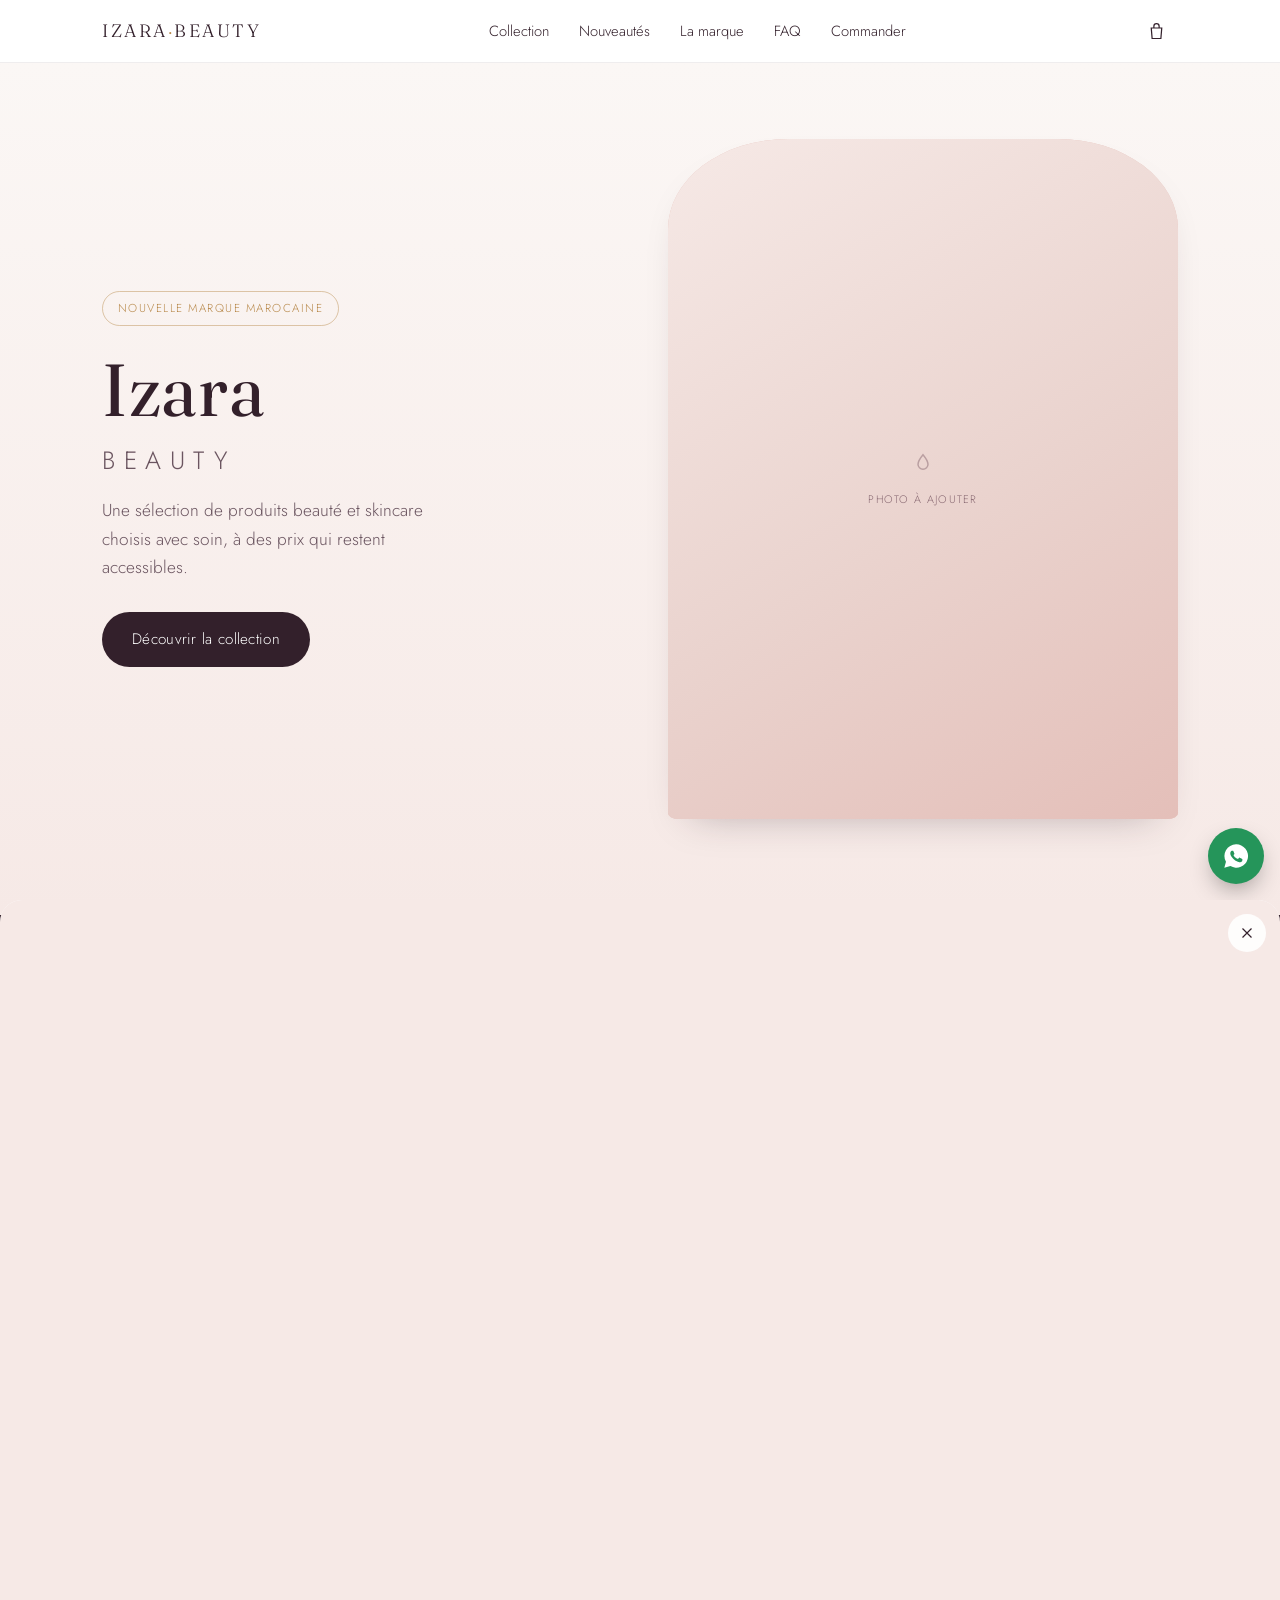
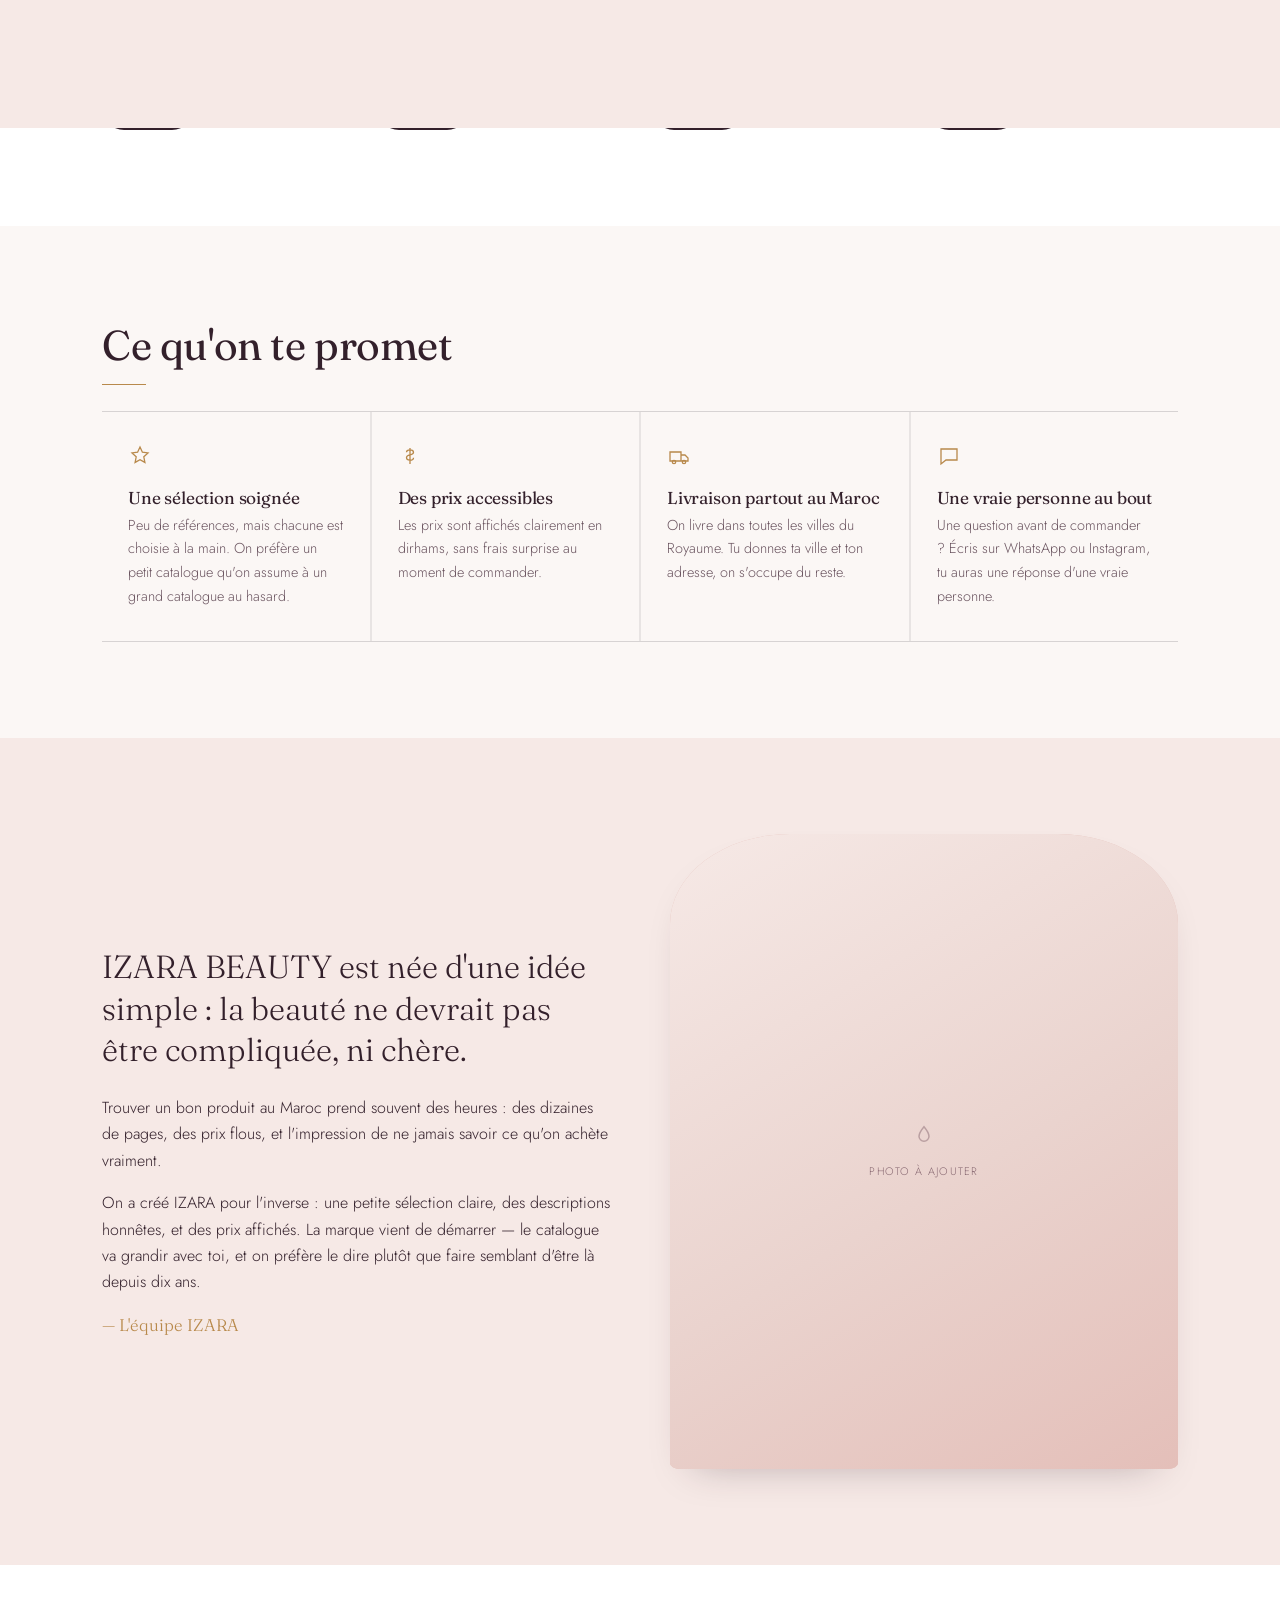
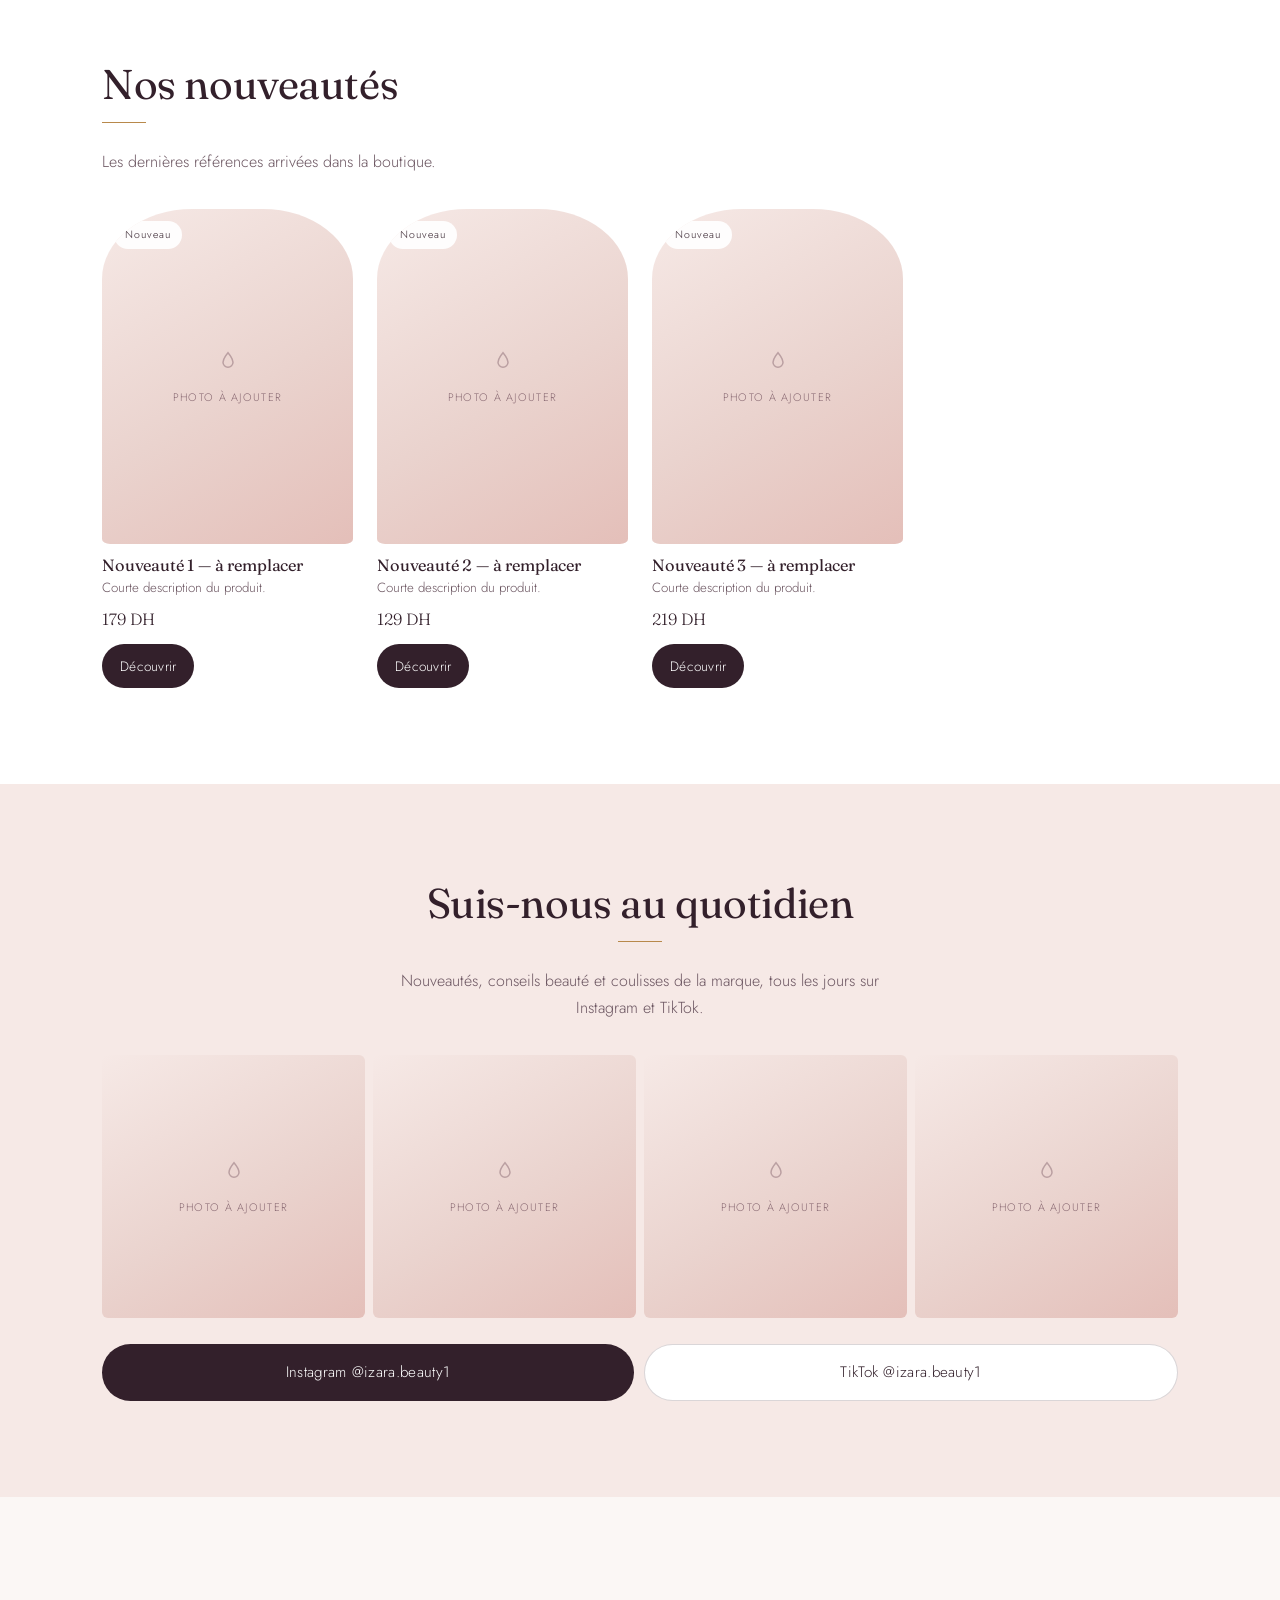
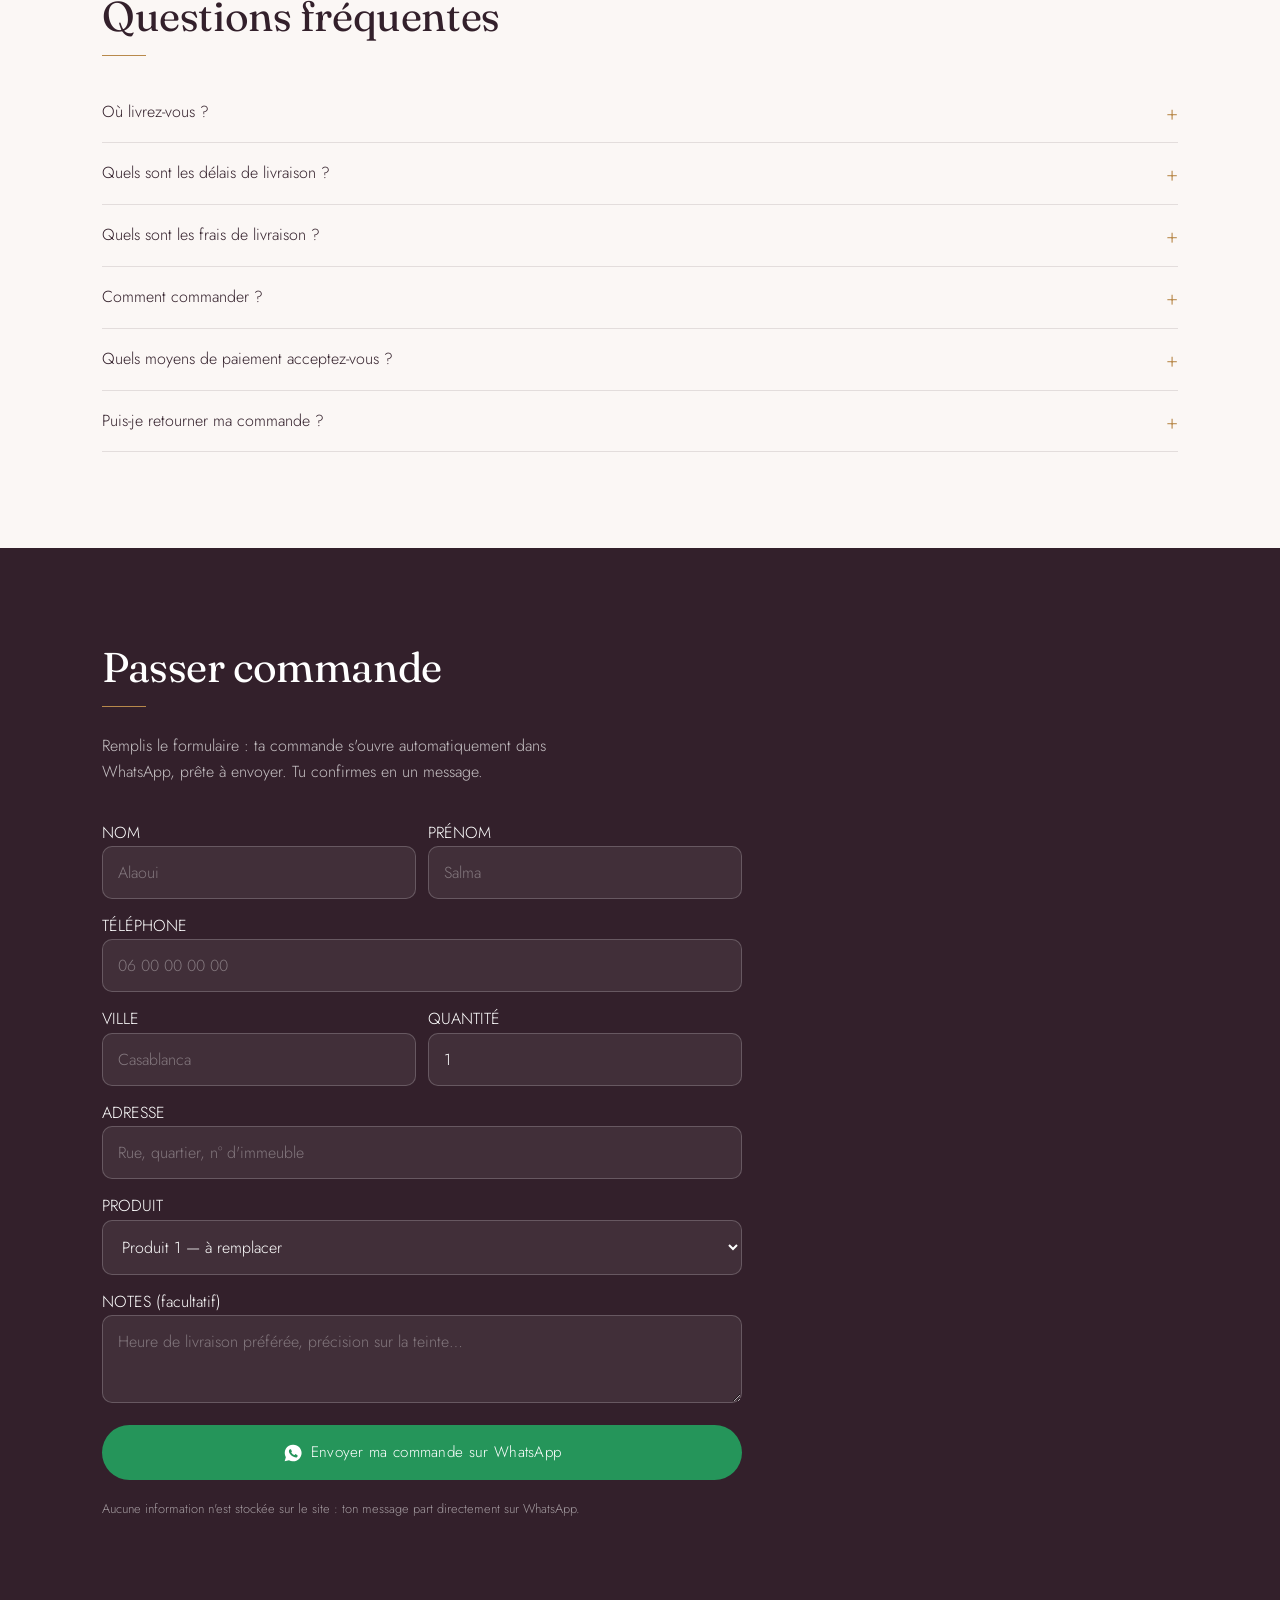
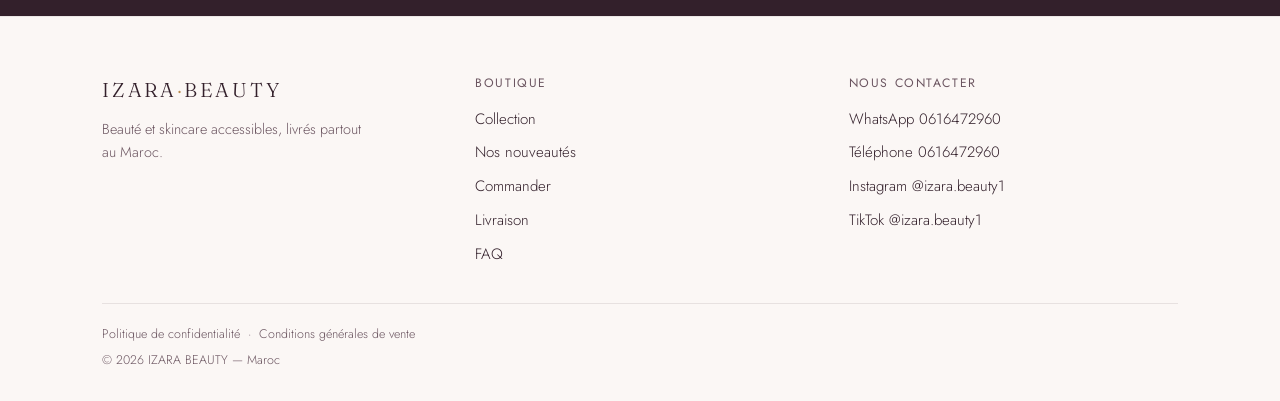
==== index.html @ dc2b1fa5 "Add files via upload" ====
<!DOCTYPE html>
<html lang="fr">
<head>
<meta charset="UTF-8">
<meta name="viewport" content="width=device-width, initial-scale=1">

<!-- ============================================================
     IZARA BEAUTY — Site vitrine + commande WhatsApp
     ------------------------------------------------------------
     TOUT LE SITE EST DANS CE SEUL FICHIER.
     Pour modifier le contenu, va dans la zone
     "RÉGLAGES" plus bas (cherche le mot RÉGLAGES).
     ============================================================ -->

<title>IZARA BEAUTY — Beauté accessible au Maroc</title>

<!-- 👉 À REMPLACER : le texte ci-dessous apparaît sur Google et quand tu partages le lien -->
<meta name="description" content="IZARA BEAUTY — une sélection de produits beauté et skincare choisis avec soin, à prix accessibles, livrés partout au Maroc.">
<meta property="og:title" content="IZARA BEAUTY">
<meta property="og:description" content="Beauté accessible, livrée partout au Maroc.">
<meta name="theme-color" content="#33202B">

<link rel="preconnect" href="https://fonts.googleapis.com">
<link rel="preconnect" href="https://fonts.gstatic.com" crossorigin>
<link href="https://fonts.googleapis.com/css2?family=Fraunces:opsz,wght@9..144,400;9..144,500;9..144,600&family=Jost:wght@300;400;500&display=swap" rel="stylesheet">

<style>
/* ===========================================================
   1. COULEURS ET POLICES
   =========================================================== */
:root{
  --encre:#33202B;        /* aubergine profond : textes et boutons */
  --encre-doux:#6B5560;   /* textes secondaires */
  --rose:#F6E9E6;         /* fond rosé des sections */
  --rose-fonce:#E4BFB9;   /* rose plus soutenu */
  --sable:#FBF7F5;        /* fond très clair */
  --or:#B8894B;           /* or chaud : petits détails */
  --blanc:#FFFFFF;
  --ombre:0 18px 40px -24px rgba(51,32,43,.35);
  --arche:120px 120px 10px 10px / 90px 90px 6px 6px; /* forme d'arche */
  --max:1120px;
}

*,*::before,*::after{box-sizing:border-box}
html{scroll-behavior:smooth;-webkit-text-size-adjust:100%}
body{
  margin:0;
  background:var(--blanc);
  color:var(--encre);
  font-family:'Jost',system-ui,-apple-system,sans-serif;
  font-weight:300;
  font-size:16px;
  line-height:1.65;
  overflow-x:hidden;
}
img{max-width:100%;display:block}
button{font:inherit;color:inherit;cursor:pointer;border:0;background:none}
a{color:inherit;text-decoration:none}

h1,h2,h3{
  font-family:'Fraunces',Georgia,serif;
  font-weight:400;
  line-height:1.14;
  letter-spacing:-.01em;
  margin:0;
}
h2{font-size:clamp(1.75rem,6.5vw,2.6rem)}
h3{font-size:1.15rem}
p{margin:0 0 1em}

.wrap{width:100%;max-width:var(--max);margin:0 auto;padding:0 22px}
section{padding:72px 0}
.centre{text-align:center}

/* Petit trait doré sous les titres de section */
.titre-section{margin-bottom:14px}
.trait{width:44px;height:1px;background:var(--or);margin:0 0 26px}
.centre .trait{margin-left:auto;margin-right:auto}
.intro{color:var(--encre-doux);max-width:56ch;margin-bottom:34px}
.centre .intro{margin-left:auto;margin-right:auto}

/* Boutons */
.btn{
  display:inline-flex;align-items:center;justify-content:center;gap:8px;
  padding:15px 30px;border-radius:999px;
  background:var(--encre);color:var(--blanc);
  font-size:.95rem;letter-spacing:.02em;
  transition:transform .18s ease,opacity .18s ease;
  min-height:48px;
}
.btn:active{transform:scale(.97)}
.btn-clair{background:var(--blanc);color:var(--encre);border:1px solid rgba(51,32,43,.18)}
.btn-vert{background:#25955A;color:#fff}
.btn-large{width:100%}
:focus-visible{outline:2px solid var(--or);outline-offset:3px;border-radius:6px}

/* ===========================================================
   2. EN-TÊTE
   =========================================================== */
header{
  position:sticky;top:0;z-index:60;
  background:rgba(255,255,255,.92);
  backdrop-filter:blur(12px);
  border-bottom:1px solid rgba(51,32,43,.08);
}
.barre{display:flex;align-items:center;justify-content:space-between;height:62px}
.logo{font-family:'Fraunces',serif;font-size:1.12rem;letter-spacing:.14em}
.logo span{color:var(--or)}
.actions{display:flex;align-items:center;gap:6px}
.icone{width:44px;height:44px;display:grid;place-items:center;position:relative}
.pastille{
  position:absolute;top:5px;right:4px;min-width:17px;height:17px;padding:0 4px;
  background:var(--or);color:#fff;border-radius:999px;
  font-size:.65rem;line-height:17px;text-align:center;display:none;
}
.pastille.on{display:block}
nav.menu{
  position:fixed;inset:62px 0 auto 0;background:var(--blanc);
  border-bottom:1px solid rgba(51,32,43,.08);
  padding:10px 22px 26px;display:none;z-index:59;
}
nav.menu.on{display:block}
nav.menu a{display:block;padding:13px 0;border-bottom:1px solid rgba(51,32,43,.07);font-size:1.05rem}
.liens-bureau{display:none}

/* ===========================================================
   3. HERO
   =========================================================== */
.hero{
  position:relative;padding:0 0 64px;
  background:linear-gradient(180deg,var(--sable) 0%,var(--rose) 100%);
  overflow:hidden;
}
.hero-inner{padding-top:52px}
.badge{
  display:inline-block;padding:7px 15px;border:1px solid rgba(184,137,75,.45);
  border-radius:999px;font-size:.72rem;letter-spacing:.13em;color:var(--or);
  margin-bottom:22px;
}
.hero h1{font-size:clamp(2.6rem,13vw,4.6rem);letter-spacing:.01em}
.hero h1 em{font-style:normal;display:block;font-size:.34em;letter-spacing:.34em;color:var(--encre-doux);margin-top:14px;font-family:'Jost',sans-serif;font-weight:300}
.hero p.tagline{font-size:1.08rem;color:var(--encre-doux);max-width:34ch;margin:22px 0 30px}
.hero-visuel{
  margin-top:44px;position:relative;
  border-radius:var(--arche);overflow:hidden;
  box-shadow:var(--ombre);
  aspect-ratio:4/5;background:var(--rose-fonce);
}
.hero-visuel img{width:100%;height:100%;object-fit:cover}

/* Bandeau défilant sous le hero */
.bandeau{background:var(--encre);color:#fff;padding:13px 0;overflow:hidden}
.bandeau-piste{display:flex;gap:44px;white-space:nowrap;font-size:.74rem;letter-spacing:.2em;opacity:.9}

/* ===========================================================
   4. PRODUITS
   =========================================================== */
.grille{display:grid;grid-template-columns:repeat(2,1fr);gap:16px 12px}
.carte{display:flex;flex-direction:column}
.carte-photo{
  position:relative;aspect-ratio:3/4;overflow:hidden;
  border-radius:90px 90px 8px 8px / 70px 70px 5px 5px;
  background:var(--rose);margin-bottom:12px;
}
.carte-photo img{width:100%;height:100%;object-fit:cover}
.etiquette{
  position:absolute;top:12px;left:12px;background:rgba(255,255,255,.94);
  padding:5px 11px;border-radius:999px;font-size:.66rem;letter-spacing:.09em;color:var(--encre);
}
.carte h3{font-size:1.02rem;margin-bottom:3px}
.carte .desc{font-size:.83rem;color:var(--encre-doux);line-height:1.5;margin:0 0 8px}
.prix{font-family:'Fraunces',serif;font-size:1.02rem;margin-bottom:11px;display:block}
.carte .btn{padding:11px 18px;font-size:.85rem;min-height:42px;align-self:flex-start}

/* Placeholder photo (tant qu'il n'y a pas d'image) */
.vide{
  width:100%;height:100%;display:grid;place-content:center;gap:10px;justify-items:center;
  background:linear-gradient(150deg,#F6E9E6 0%,#EAD3CE 55%,#E4BFB9 100%);
  color:#8A6A73;text-align:center;padding:16px;
}
.vide svg{opacity:.5}
.vide span{font-size:.68rem;letter-spacing:.12em;line-height:1.5}

/* ===========================================================
   5. POURQUOI NOUS
   =========================================================== */
.avantages{background:var(--sable)}
.liste-avantages{display:grid;gap:2px;background:rgba(51,32,43,.09);border-top:1px solid rgba(51,32,43,.09);border-bottom:1px solid rgba(51,32,43,.09)}
.avantage{background:var(--sable);padding:26px 4px}
.avantage h3{margin-bottom:6px;font-size:1.08rem}
.avantage p{font-size:.9rem;color:var(--encre-doux);margin:0;max-width:48ch}
.avantage .ic{color:var(--or);margin-bottom:12px;display:block}

/* ===========================================================
   6. HISTOIRE
   =========================================================== */
.histoire{background:var(--rose)}
.histoire .signature{font-family:'Fraunces',serif;font-size:1.05rem;color:var(--or)}
.citation{
  font-family:'Fraunces',serif;font-size:clamp(1.4rem,5.6vw,2rem);line-height:1.3;
  margin:0 0 24px;
}

/* ===========================================================
   7. RÉSEAUX SOCIAUX
   =========================================================== */
.grille-social{display:grid;grid-template-columns:repeat(2,1fr);gap:8px;margin-bottom:26px}
.tuile-social{aspect-ratio:1;border-radius:6px;overflow:hidden;background:var(--rose)}
.tuile-social img{width:100%;height:100%;object-fit:cover}
.boutons-social{display:flex;flex-direction:column;gap:10px}

/* ===========================================================
   8. FAQ
   =========================================================== */
.faq{background:var(--sable)}
.q{border-bottom:1px solid rgba(51,32,43,.12)}
.q button{
  width:100%;display:flex;justify-content:space-between;align-items:flex-start;gap:16px;
  padding:19px 0;text-align:left;font-size:1rem;line-height:1.4;
}
.q .plus{flex:0 0 auto;color:var(--or);font-size:1.3rem;line-height:1;transition:transform .25s ease;margin-top:2px}
.q[open-state="on"] .plus{transform:rotate(45deg)}
.r{max-height:0;overflow:hidden;transition:max-height .3s ease}
.r p{font-size:.92rem;color:var(--encre-doux);padding-bottom:19px;margin:0;max-width:60ch}
.a-definir{color:var(--or);font-size:.78rem;letter-spacing:.06em;display:inline-block;margin-top:6px}

/* ===========================================================
   9. FORMULAIRE DE COMMANDE
   =========================================================== */
.commande{background:var(--encre);color:#fff}
.commande h2,.commande .citation{color:#fff}
.commande .intro{color:rgba(255,255,255,.72)}
.commande .trait{background:var(--or)}
.form{display:grid;gap:14px}
.duo{display:grid;grid-template-columns:1fr 1fr;gap:12px}
.champ{display:block}
.champ label{display:block;font-size:.76rem;letter-spacing:.09em;color:rgba(255,255,255,.65);margin-bottom:7px}
.champ input,.champ select,.champ textarea{
  width:100%;padding:14px 15px;border-radius:10px;
  background:rgba(255,255,255,.07);border:1px solid rgba(255,255,255,.2);
  color:#fff;font-family:inherit;font-size:1rem;font-weight:300;
}
.champ textarea{min-height:88px;resize:vertical}
.champ input::placeholder,.champ textarea::placeholder{color:rgba(255,255,255,.35)}
.champ select option{background:#33202B;color:#fff}
.note-form{font-size:.8rem;color:rgba(255,255,255,.55);margin:4px 0 0}

/* ===========================================================
   10. PANIER (volet latéral)
   =========================================================== */
.voile{position:fixed;inset:0;background:rgba(51,32,43,.45);z-index:80;display:none}
.voile.on{display:block}
.panier{
  position:fixed;top:0;right:0;bottom:0;width:min(400px,100%);
  background:var(--blanc);z-index:81;transform:translateX(100%);
  transition:transform .3s ease;display:flex;flex-direction:column;
}
.panier.on{transform:translateX(0)}
.panier-haut{display:flex;justify-content:space-between;align-items:center;padding:18px 22px;border-bottom:1px solid rgba(51,32,43,.1)}
.panier-corps{flex:1;overflow-y:auto;padding:18px 22px}
.panier-bas{padding:18px 22px 24px;border-top:1px solid rgba(51,32,43,.1);display:grid;gap:10px}
.ligne{display:flex;gap:12px;align-items:center;padding:12px 0;border-bottom:1px solid rgba(51,32,43,.07)}
.ligne .mini{width:56px;height:70px;border-radius:26px 26px 4px 4px;overflow:hidden;flex:0 0 auto;background:var(--rose)}
.ligne .info{flex:1;min-width:0}
.ligne .info strong{display:block;font-weight:400;font-size:.95rem}
.ligne .info small{color:var(--encre-doux)}
.qte{display:flex;align-items:center;gap:6px;margin-top:6px}
.qte button{width:26px;height:26px;border:1px solid rgba(51,32,43,.2);border-radius:50%;line-height:1;display:grid;place-items:center}
.total{display:flex;justify-content:space-between;font-family:'Fraunces',serif;font-size:1.15rem}
.panier-vide{text-align:center;color:var(--encre-doux);padding:50px 10px;font-size:.95rem}

/* ===========================================================
   11. FICHE PRODUIT (fenêtre)
   =========================================================== */
.fiche{
  position:fixed;left:0;right:0;bottom:0;max-height:92vh;overflow-y:auto;
  background:var(--blanc);z-index:81;border-radius:22px 22px 0 0;
  transform:translateY(100%);transition:transform .3s ease;padding:0 0 26px;
}
.fiche.on{transform:translateY(0)}
.fiche-photo{aspect-ratio:1;background:var(--rose);border-radius:22px 22px 0 0;overflow:hidden}
.fiche-photo img{width:100%;height:100%;object-fit:cover}
.fiche-txt{padding:22px}
.fermer{position:absolute;top:14px;right:14px;width:38px;height:38px;border-radius:50%;background:rgba(255,255,255,.9);display:grid;place-items:center;z-index:2}

/* ===========================================================
   12. PIED DE PAGE
   =========================================================== */
footer{background:var(--sable);padding:56px 0 30px;border-top:1px solid rgba(51,32,43,.08)}
.cols{display:grid;gap:32px;margin-bottom:36px}
footer h4{font-size:.76rem;letter-spacing:.13em;color:var(--encre-doux);margin:0 0 14px;font-weight:400}
footer li{list-style:none}
footer ul{margin:0;padding:0;display:grid;gap:9px;font-size:.94rem}
.bas{border-top:1px solid rgba(51,32,43,.1);padding-top:20px;font-size:.78rem;color:var(--encre-doux);display:grid;gap:6px}

/* Bouton WhatsApp flottant */
.flottant{
  position:fixed;right:16px;bottom:16px;z-index:70;
  width:56px;height:56px;border-radius:50%;background:#25955A;
  display:grid;place-items:center;box-shadow:0 10px 26px -8px rgba(0,0,0,.45);
}

/* ===========================================================
   13. ANIMATION D'OUVERTURE (hero uniquement)
   =========================================================== */
.anim{opacity:0;transform:translateY(14px);animation:entree .8s cubic-bezier(.22,1,.36,1) forwards}
.anim:nth-child(1){animation-delay:.05s}
.anim:nth-child(2){animation-delay:.15s}
.anim:nth-child(3){animation-delay:.25s}
.anim:nth-child(4){animation-delay:.35s}
.anim:nth-child(5){animation-delay:.45s}
@keyframes entree{to{opacity:1;transform:none}}
@media (prefers-reduced-motion:reduce){
  *{animation:none!important;transition:none!important}
  html{scroll-behavior:auto}
  .anim{opacity:1;transform:none}
}

/* ===========================================================
   14. GRANDS ÉCRANS
   =========================================================== */
@media(min-width:700px){
  section{padding:96px 0}
  .grille{grid-template-columns:repeat(3,1fr);gap:34px 24px}
  .grille-social{grid-template-columns:repeat(4,1fr)}
  .liste-avantages{grid-template-columns:repeat(2,1fr)}
  .avantage{padding:32px 26px}
  .cols{grid-template-columns:repeat(3,1fr);gap:44px}
  .boutons-social{flex-direction:row}
  .boutons-social .btn{flex:1}
}
@media(min-width:960px){
  .liens-bureau{display:flex;gap:30px;font-size:.92rem}
  .icone.burger{display:none}
  .grille{grid-template-columns:repeat(4,1fr)}
  .liste-avantages{grid-template-columns:repeat(4,1fr)}
  .hero-inner{display:grid;grid-template-columns:1fr 1fr;gap:56px;align-items:center;padding-top:76px}
  .hero-visuel{margin-top:0;aspect-ratio:3/4}
  .hero{padding-bottom:96px}
  .histoire .wrap{display:grid;grid-template-columns:1fr 1fr;gap:60px;align-items:center}
  .form{max-width:640px}
}
</style>
</head>

<body>

<!-- =========================================================
     EN-TÊTE
     ========================================================= -->
<header>
  <div class="wrap barre">
    <a href="#top" class="logo">IZARA<span>·</span>BEAUTY</a>

    <div class="liens-bureau">
      <a href="#collection">Collection</a>
      <a href="#nouveautes">Nouveautés</a>
      <a href="#histoire">La marque</a>
      <a href="#faq">FAQ</a>
      <a href="#commander">Commander</a>
    </div>

    <div class="actions">
      <button class="icone" id="btn-panier" aria-label="Ouvrir le panier">
        <svg width="21" height="21" viewBox="0 0 24 24" fill="none" stroke="currentColor" stroke-width="1.4"><path d="M6 8h12l-1 12H7L6 8Z"/><path d="M9 8V6a3 3 0 0 1 6 0v2"/></svg>
        <span class="pastille" id="compteur">0</span>
      </button>
      <button class="icone burger" id="btn-menu" aria-label="Ouvrir le menu">
        <svg width="22" height="22" viewBox="0 0 24 24" stroke="currentColor" stroke-width="1.4"><path d="M4 8h16M4 16h16"/></svg>
      </button>
    </div>
  </div>

  <nav class="menu" id="menu">
    <a href="#collection">Collection</a>
    <a href="#nouveautes">Nos nouveautés</a>
    <a href="#histoire">La marque</a>
    <a href="#social">Instagram &amp; TikTok</a>
    <a href="#faq">Questions fréquentes</a>
    <a href="#commander">Commander</a>
  </nav>
</header>

<main id="top">

<!-- =========================================================
     1. HERO
     ========================================================= -->
<section class="hero">
  <div class="wrap hero-inner">
    <div>
      <span class="badge anim">NOUVELLE MARQUE MAROCAINE</span>
      <h1 class="anim">Izara<em>BEAUTY</em></h1>
      <!-- 👉 À REMPLACER si tu veux une autre phrase d'accroche -->
      <p class="tagline anim">Une sélection de produits beauté et skincare choisis avec soin, à des prix qui restent accessibles.</p>
      <a href="#collection" class="btn anim">Découvrir la collection</a>
    </div>

    <!-- 👉 PHOTO PRINCIPALE : remplace "" par "images/hero.jpg" dans les RÉGLAGES (VISUELS.hero) -->
    <div class="hero-visuel anim" id="visuel-hero"></div>
  </div>
</section>

<div class="bandeau">
  <div class="wrap bandeau-piste">
    <span>LIVRAISON PARTOUT AU MAROC</span>
    <span>·</span>
    <span>PAIEMENT CASH OU VIREMENT</span>
    <span>·</span>
    <span>COMMANDE PAR WHATSAPP</span>
  </div>
</div>

<!-- =========================================================
     2. COLLECTION
     ========================================================= -->
<section id="collection">
  <div class="wrap">
    <h2 class="titre-section">La collection</h2>
    <div class="trait"></div>
    <p class="intro">Chaque produit est choisi un par un, testé, et retenu seulement s'il tient ses promesses. La collection s'agrandit petit à petit.</p>
    <div class="grille" id="grille-collection"></div>
  </div>
</section>

<!-- =========================================================
     3. POURQUOI NOUS
     ========================================================= -->
<section class="avantages">
  <div class="wrap">
    <h2 class="titre-section">Ce qu'on te promet</h2>
    <div class="trait"></div>
  </div>
  <div class="wrap">
    <div class="liste-avantages">
      <div class="avantage">
        <span class="ic"><svg width="24" height="24" viewBox="0 0 24 24" fill="none" stroke="currentColor" stroke-width="1.3"><path d="m12 3 2.4 5.2 5.6.7-4.2 3.9 1.1 5.6L12 15.7 7.1 18.4l1.1-5.6L4 8.9l5.6-.7L12 3Z"/></svg></span>
        <h3>Une sélection soignée</h3>
        <p>Peu de références, mais chacune est choisie à la main. On préfère un petit catalogue qu'on assume à un grand catalogue au hasard.</p>
      </div>
      <div class="avantage">
        <span class="ic"><svg width="24" height="24" viewBox="0 0 24 24" fill="none" stroke="currentColor" stroke-width="1.3"><path d="M12 4v16M8.5 8.2c0-1.5 1.6-2.4 3.5-2.4s3.5.9 3.5 2.4-1.6 2.3-3.5 2.7-3.5 1.2-3.5 2.7 1.6 2.6 3.5 2.6 3.5-1 3.5-2.5"/></svg></span>
        <h3>Des prix accessibles</h3>
        <p>Les prix sont affichés clairement en dirhams, sans frais surprise au moment de commander.</p>
      </div>
      <div class="avantage">
        <span class="ic"><svg width="24" height="24" viewBox="0 0 24 24" fill="none" stroke="currentColor" stroke-width="1.3"><path d="M3 8h11v9H3zM14 11h4l3 3v3h-7z"/><circle cx="7" cy="18" r="1.7"/><circle cx="17" cy="18" r="1.7"/></svg></span>
        <h3>Livraison partout au Maroc</h3>
        <p>On livre dans toutes les villes du Royaume. Tu donnes ta ville et ton adresse, on s'occupe du reste.</p>
      </div>
      <div class="avantage">
        <span class="ic"><svg width="24" height="24" viewBox="0 0 24 24" fill="none" stroke="currentColor" stroke-width="1.3"><path d="M4 5h16v11H9l-5 4z"/></svg></span>
        <h3>Une vraie personne au bout</h3>
        <p>Une question avant de commander ? Écris sur WhatsApp ou Instagram, tu auras une réponse d'une vraie personne.</p>
      </div>
    </div>
  </div>
</section>

<!-- =========================================================
     4. HISTOIRE DE LA MARQUE
     ========================================================= -->
<section class="histoire" id="histoire">
  <div class="wrap">
    <div>
      <!-- 👉 À REMPLACER : écris ton histoire ici, avec tes propres mots -->
      <p class="citation">IZARA BEAUTY est née d'une idée simple : la beauté ne devrait pas être compliquée, ni chère.</p>
      <p>Trouver un bon produit au Maroc prend souvent des heures : des dizaines de pages, des prix flous, et l'impression de ne jamais savoir ce qu'on achète vraiment.</p>
      <p>On a créé IZARA pour l'inverse : une petite sélection claire, des descriptions honnêtes, et des prix affichés. La marque vient de démarrer — le catalogue va grandir avec toi, et on préfère le dire plutôt que faire semblant d'être là depuis dix ans.</p>
      <p class="signature">— L'équipe IZARA</p>
    </div>
    <div class="hero-visuel" id="visuel-histoire" style="aspect-ratio:4/5"></div>
  </div>
</section>

<!-- =========================================================
     5. NOUVEAUTÉS
     ========================================================= -->
<section id="nouveautes">
  <div class="wrap">
    <h2 class="titre-section">Nos nouveautés</h2>
    <div class="trait"></div>
    <p class="intro">Les dernières références arrivées dans la boutique.</p>
    <div class="grille" id="grille-nouveautes"></div>
  </div>
</section>

<!-- =========================================================
     6. RÉSEAUX SOCIAUX
     ========================================================= -->
<section id="social" style="background:var(--rose)">
  <div class="wrap centre">
    <h2 class="titre-section">Suis-nous au quotidien</h2>
    <div class="trait"></div>
    <p class="intro">Nouveautés, conseils beauté et coulisses de la marque, tous les jours sur Instagram et TikTok.</p>
    <div class="grille-social" id="grille-social"></div>
    <div class="boutons-social">
      <a class="btn" id="lien-insta" target="_blank" rel="noopener">Instagram @izara.beauty1</a>
      <a class="btn btn-clair" id="lien-tiktok" target="_blank" rel="noopener">TikTok @izara.beauty1</a>
    </div>
  </div>
</section>

<!-- =========================================================
     7. FAQ
     ========================================================= -->
<section class="faq" id="faq">
  <div class="wrap">
    <h2 class="titre-section">Questions fréquentes</h2>
    <div class="trait"></div>
    <div id="liste-faq"></div>
  </div>
</section>

<!-- =========================================================
     8. COMMANDER
     ========================================================= -->
<section class="commande" id="commander">
  <div class="wrap">
    <h2 class="titre-section">Passer commande</h2>
    <div class="trait"></div>
    <p class="intro">Remplis le formulaire : ta commande s'ouvre automatiquement dans WhatsApp, prête à envoyer. Tu confirmes en un message.</p>

    <div class="form">
      <div class="duo">
        <label class="champ"><span>NOM</span><input id="f-nom" type="text" placeholder="Alaoui" autocomplete="family-name"></label>
        <label class="champ"><span>PRÉNOM</span><input id="f-prenom" type="text" placeholder="Salma" autocomplete="given-name"></label>
      </div>
      <label class="champ"><span>TÉLÉPHONE</span><input id="f-tel" type="tel" placeholder="06 00 00 00 00" autocomplete="tel"></label>
      <div class="duo">
        <label class="champ"><span>VILLE</span><input id="f-ville" type="text" placeholder="Casablanca" autocomplete="address-level2"></label>
        <label class="champ"><span>QUANTITÉ</span><input id="f-qte" type="number" min="1" value="1"></label>
      </div>
      <label class="champ"><span>ADRESSE</span><input id="f-adresse" type="text" placeholder="Rue, quartier, n° d'immeuble" autocomplete="street-address"></label>
      <label class="champ"><span>PRODUIT</span><select id="f-produit"></select></label>
      <label class="champ"><span>NOTES (facultatif)</span><textarea id="f-notes" placeholder="Heure de livraison préférée, précision sur la teinte…"></textarea></label>

      <button class="btn btn-vert btn-large" id="btn-envoyer">
        <svg width="20" height="20" viewBox="0 0 24 24" fill="currentColor"><path d="M12 2a10 10 0 0 0-8.6 15L2 22l5.2-1.4A10 10 0 1 0 12 2Zm5.5 14.1c-.2.6-1.2 1.2-1.7 1.2-.5.1-1 .1-1.6-.1-.4-.1-.9-.3-1.5-.6-2.7-1.2-4.4-3.9-4.6-4.1-.1-.2-1-1.4-1-2.6s.6-1.8.9-2.1c.2-.2.5-.3.7-.3h.5c.2 0 .4 0 .6.5l.8 1.9c.1.2 0 .4-.1.5l-.4.5c-.1.2-.3.3-.1.6.1.3.6 1.1 1.4 1.7 1 .8 1.7 1 2 1.2.2.1.4.1.5-.1l.7-.8c.2-.2.3-.2.6-.1l1.8.9c.3.1.4.2.5.3 0 .1 0 .6-.2 1.1Z"/></svg>
        Envoyer ma commande sur WhatsApp
      </button>
      <p class="note-form">Aucune information n'est stockée sur le site : ton message part directement sur WhatsApp.</p>
    </div>
  </div>
</section>

</main>

<!-- =========================================================
     9. PIED DE PAGE
     ========================================================= -->
<footer>
  <div class="wrap">
    <div class="cols">
      <div>
        <div class="logo" style="font-size:1.25rem;margin-bottom:12px">IZARA<span>·</span>BEAUTY</div>
        <p style="font-size:.9rem;color:var(--encre-doux);max-width:34ch">Beauté et skincare accessibles, livrés partout au Maroc.</p>
      </div>
      <div>
        <h4>BOUTIQUE</h4>
        <ul>
          <li><a href="#collection">Collection</a></li>
          <li><a href="#nouveautes">Nos nouveautés</a></li>
          <li><a href="#commander">Commander</a></li>
          <li><a href="#faq">Livraison</a></li>
          <li><a href="#faq">FAQ</a></li>
        </ul>
      </div>
      <div>
        <h4>NOUS CONTACTER</h4>
        <ul id="liens-contact"></ul>
      </div>
    </div>
    <div class="bas">
      <div>
        <!-- 👉 À REMPLACER plus tard par tes vraies pages -->
        <a href="#" onclick="alert('Page à rédiger : politique de confidentialité.');return false">Politique de confidentialité</a>
        &nbsp;·&nbsp;
        <a href="#" onclick="alert('Page à rédiger : conditions générales de vente.');return false">Conditions générales de vente</a>
      </div>
      <div>© <span id="annee"></span> IZARA BEAUTY — Maroc</div>
    </div>
  </div>
</footer>

<!-- Bouton WhatsApp flottant -->
<a class="flottant" id="flottant" target="_blank" rel="noopener" aria-label="Nous écrire sur WhatsApp">
  <svg width="28" height="28" viewBox="0 0 24 24" fill="#fff"><path d="M12 2a10 10 0 0 0-8.6 15L2 22l5.2-1.4A10 10 0 1 0 12 2Zm5.5 14.1c-.2.6-1.2 1.2-1.7 1.2-.5.1-1 .1-1.6-.1-.4-.1-.9-.3-1.5-.6-2.7-1.2-4.4-3.9-4.6-4.1-.1-.2-1-1.4-1-2.6s.6-1.8.9-2.1c.2-.2.5-.3.7-.3h.5c.2 0 .4 0 .6.5l.8 1.9c.1.2 0 .4-.1.5l-.4.5c-.1.2-.3.3-.1.6.1.3.6 1.1 1.4 1.7 1 .8 1.7 1 2 1.2.2.1.4.1.5-.1l.7-.8c.2-.2.3-.2.6-.1l1.8.9c.3.1.4.2.5.3 0 .1 0 .6-.2 1.1Z"/></svg>
</a>

<!-- Panier -->
<div class="voile" id="voile"></div>
<aside class="panier" id="panier" aria-label="Panier">
  <div class="panier-haut">
    <strong style="font-family:'Fraunces',serif;font-size:1.1rem;font-weight:400">Mon panier</strong>
    <button class="icone" id="fermer-panier" aria-label="Fermer">
      <svg width="20" height="20" viewBox="0 0 24 24" stroke="currentColor" stroke-width="1.5"><path d="M6 6l12 12M18 6 6 18"/></svg>
    </button>
  </div>
  <div class="panier-corps" id="panier-corps"></div>
  <div class="panier-bas">
    <div class="total"><span>Total</span><span id="panier-total">0 DH</span></div>
    <p style="font-size:.78rem;color:var(--encre-doux);margin:0">Les frais de livraison sont confirmés sur WhatsApp.</p>
    <button class="btn btn-vert btn-large" id="commander-panier">Commander sur WhatsApp</button>
  </div>
</aside>

<!-- Fiche produit -->
<div class="fiche" id="fiche">
  <button class="fermer" id="fermer-fiche" aria-label="Fermer">
    <svg width="18" height="18" viewBox="0 0 24 24" stroke="currentColor" stroke-width="1.6"><path d="M6 6l12 12M18 6 6 18"/></svg>
  </button>
  <div class="fiche-photo" id="fiche-photo"></div>
  <div class="fiche-txt">
    <h3 id="fiche-nom" style="font-size:1.5rem;margin-bottom:6px"></h3>
    <span class="prix" id="fiche-prix"></span>
    <p id="fiche-desc" style="color:var(--encre-doux);font-size:.95rem"></p>
    <button class="btn btn-large" id="fiche-ajouter">Ajouter au panier</button>
  </div>
</div>

<script>
/* ===========================================================================
   ██  RÉGLAGES  ██   ← C'EST ICI QUE TU MODIFIES TOUT LE SITE
   ---------------------------------------------------------------------------
   Tu n'as besoin de toucher à RIEN d'autre dans le fichier.
   Règles importantes :
     • Garde toujours les guillemets " " autour du texte.
     • Garde toujours la virgule à la fin de chaque ligne.
     • Le prix s'écrit en chiffres uniquement : 149  (pas "149 DH")
   =========================================================================== */

/* --- A. TES COORDONNÉES ------------------------------------------------- */
const CONTACT = {
  whatsapp : "212616472960",   // 👉 ton numéro SANS le 0 et AVEC 212 devant
  telephone: "0616472960",     // 👉 le numéro affiché sur le site
  instagram: "izara.beauty1",  // 👉 ton pseudo Instagram, sans le @
  tiktok   : "izara.beauty1",  // 👉 ton pseudo TikTok, sans le @
};

/* --- B. LES GRANDES PHOTOS --------------------------------------------- */
/* Laisse "" pour garder le fond rose provisoire.
   Mets "images/hero.jpg" quand tu auras ta photo. */
const VISUELS = {
  hero    : "",   // 👉 grande photo en haut du site
  histoire: "",   // 👉 photo de la section "la marque"
};

/* --- C. TES PRODUITS ---------------------------------------------------- */
/* Pour AJOUTER un produit : copie un bloc { ... }, colle-le en dessous,
   et change le texte. Pour SUPPRIMER : efface le bloc { ... } en entier. */
const PRODUITS = [
  {
    nom  : "Produit 1 — à remplacer",           // 👉 nom du produit
    prix : 149,                                  // 👉 prix en dirhams
    desc : "Courte description : à quoi il sert, pour quel type de peau.",
    image: "",                                   // 👉 "images/produit1.jpg"
    tag  : "",                                   // 👉 "Nouveau" ou laisse vide
  },
  {
    nom  : "Produit 2 — à remplacer",
    prix : 199,
    desc : "Courte description : à quoi il sert, pour quel type de peau.",
    image: "",
    tag  : "",
  },
  {
    nom  : "Produit 3 — à remplacer",
    prix : 89,
    desc : "Courte description : à quoi il sert, pour quel type de peau.",
    image: "",
    tag  : "",
  },
  {
    nom  : "Produit 4 — à remplacer",
    prix : 249,
    desc : "Courte description : à quoi il sert, pour quel type de peau.",
    image: "",
    tag  : "",
  },
];

/* --- D. LES NOUVEAUTÉS -------------------------------------------------- */
const NOUVEAUTES = [
  {
    nom  : "Nouveauté 1 — à remplacer",
    prix : 179,
    desc : "Courte description du produit.",
    image: "",
    tag  : "Nouveau",
  },
  {
    nom  : "Nouveauté 2 — à remplacer",
    prix : 129,
    desc : "Courte description du produit.",
    image: "",
    tag  : "Nouveau",
  },
  {
    nom  : "Nouveauté 3 — à remplacer",
    prix : 219,
    desc : "Courte description du produit.",
    image: "",
    tag  : "Nouveau",
  },
];

/* --- E. LES 4 PHOTOS DE LA SECTION INSTAGRAM ---------------------------- */
/* Mets ici les photos de tes vrais posts quand tu en auras. */
const POSTS = ["", "", "", ""];

/* --- F. LA FAQ ---------------------------------------------------------- */
/* "aDefinir: true" affiche une petite mention orange "à confirmer".
   Passe-le à false quand tu auras décidé. */
const FAQ = [
  {
    q: "Où livrez-vous ?",
    r: "Partout au Maroc, dans toutes les villes du Royaume.",
    aDefinir: false,
  },
  {
    q: "Quels sont les délais de livraison ?",
    r: "Le délai exact est en cours de calage avec notre transporteur. On te le confirme sur WhatsApp au moment de la commande.",
    aDefinir: true,   // 👉 remplace par false quand tu connaîtras le délai
  },
  {
    q: "Quels sont les frais de livraison ?",
    r: "Le tarif est en cours de finalisation. On t'annonce le montant exact avant que tu valides ta commande — jamais de surprise après.",
    aDefinir: true,   // 👉 remplace par false quand tu connaîtras le prix
  },
  {
    q: "Comment commander ?",
    r: "Trois façons : ajoute les produits au panier sur le site, écris-nous directement sur WhatsApp, ou envoie un message en DM sur Instagram. Dans tous les cas on confirme avec toi avant l'envoi.",
    aDefinir: false,
  },
  {
    q: "Quels moyens de paiement acceptez-vous ?",
    r: "Virement bancaire, ou paiement en espèces.",
    aDefinir: false,
  },
  {
    q: "Puis-je retourner ma commande ?",
    r: "Notre politique de retour est en cours de rédaction. En attendant, si un produit arrive abîmé ou ne correspond pas, écris-nous sur WhatsApp : on trouve une solution.",
    aDefinir: true,   // 👉 remplace par false quand ta politique sera écrite
  },
];

/* ===========================================================================
   ██  FIN DES RÉGLAGES  ██
   Tu peux t'arrêter ici. Le code en dessous fait fonctionner le site.
   =========================================================================== */


/* ---------- Image ou fond provisoire ---------- */
function visuel(src, alt){
  if(src && src.trim() !== ""){
    return '<img src="'+src+'" alt="'+(alt||"")+'" loading="lazy">';
  }
  return '<div class="vide">'
    + '<svg width="30" height="30" viewBox="0 0 24 24" fill="none" stroke="currentColor" stroke-width="1.2">'
    + '<path d="M12 3c2.5 3 4 5.4 4 7.6a4 4 0 0 1-8 0C8 8.4 9.5 6 12 3Z"/></svg>'
    + '<span>PHOTO À AJOUTER</span></div>';
}

/* ---------- Cartes produits ---------- */
function carte(p, i, source){
  return '<article class="carte">'
    + '<div class="carte-photo">' + visuel(p.image, p.nom)
    + (p.tag ? '<span class="etiquette">'+p.tag+'</span>' : '')
    + '</div>'
    + '<h3>'+p.nom+'</h3>'
    + '<p class="desc">'+p.desc+'</p>'
    + '<span class="prix">'+p.prix+' DH</span>'
    + '<button class="btn" data-src="'+source+'" data-i="'+i+'">Découvrir</button>'
    + '</article>';
}

document.getElementById('grille-collection').innerHTML =
  PRODUITS.map((p,i)=>carte(p,i,'c')).join('');
document.getElementById('grille-nouveautes').innerHTML =
  NOUVEAUTES.map((p,i)=>carte(p,i,'n')).join('');

document.getElementById('visuel-hero').innerHTML = visuel(VISUELS.hero,'IZARA BEAUTY');
document.getElementById('visuel-histoire').innerHTML = visuel(VISUELS.histoire,'La marque IZARA');
document.getElementById('grille-social').innerHTML =
  POSTS.map(p=>'<div class="tuile-social">'+visuel(p,'Post IZARA')+'</div>').join('');

/* ---------- Liens réseaux et contact ---------- */
const lienWa = 'https://wa.me/'+CONTACT.whatsapp;
document.getElementById('flottant').href = lienWa;
document.getElementById('lien-insta').href  = 'https://instagram.com/'+CONTACT.instagram;
document.getElementById('lien-tiktok').href = 'https://tiktok.com/@'+CONTACT.tiktok;
document.getElementById('lien-insta').textContent  = 'Instagram @'+CONTACT.instagram;
document.getElementById('lien-tiktok').textContent = 'TikTok @'+CONTACT.tiktok;
document.getElementById('liens-contact').innerHTML =
    '<li><a href="'+lienWa+'" target="_blank" rel="noopener">WhatsApp '+CONTACT.telephone+'</a></li>'
  + '<li><a href="tel:'+CONTACT.telephone+'">Téléphone '+CONTACT.telephone+'</a></li>'
  + '<li><a href="https://instagram.com/'+CONTACT.instagram+'" target="_blank" rel="noopener">Instagram @'+CONTACT.instagram+'</a></li>'
  + '<li><a href="https://tiktok.com/@'+CONTACT.tiktok+'" target="_blank" rel="noopener">TikTok @'+CONTACT.tiktok+'</a></li>';
document.getElementById('annee').textContent = new Date().getFullYear();

/* ---------- Liste déroulante du formulaire ---------- */
const TOUS = PRODUITS.concat(NOUVEAUTES);
document.getElementById('f-produit').innerHTML =
  TOUS.map(p=>'<option>'+p.nom+'</option>').join('');

/* ---------- FAQ ---------- */
document.getElementById('liste-faq').innerHTML = FAQ.map(function(f,i){
  return '<div class="q" open-state="off">'
    + '<button aria-expanded="false"><span>'+f.q+'</span><span class="plus">+</span></button>'
    + '<div class="r"><p>'+f.r
    + (f.aDefinir ? '<br><span class="a-definir">Information à confirmer</span>' : '')
    + '</p></div></div>';
}).join('');

document.querySelectorAll('.q button').forEach(function(b){
  b.addEventListener('click', function(){
    const bloc = b.parentElement, rep = bloc.querySelector('.r');
    const ouvert = bloc.getAttribute('open-state') === 'on';
    bloc.setAttribute('open-state', ouvert ? 'off' : 'on');
    b.setAttribute('aria-expanded', ouvert ? 'false' : 'true');
    rep.style.maxHeight = ouvert ? null : rep.scrollHeight + 'px';
  });
});

/* ---------- Menu mobile ---------- */
const menu = document.getElementById('menu');
document.getElementById('btn-menu').addEventListener('click', ()=>menu.classList.toggle('on'));
menu.querySelectorAll('a').forEach(a=>a.addEventListener('click', ()=>menu.classList.remove('on')));

/* ---------- Fiche produit ---------- */
const fiche = document.getElementById('fiche');
const voile = document.getElementById('voile');
let produitOuvert = null;

document.addEventListener('click', function(e){
  const b = e.target.closest('button[data-i]');
  if(!b) return;
  const liste = b.dataset.src === 'c' ? PRODUITS : NOUVEAUTES;
  produitOuvert = liste[+b.dataset.i];
  document.getElementById('fiche-photo').innerHTML = visuel(produitOuvert.image, produitOuvert.nom);
  document.getElementById('fiche-nom').textContent  = produitOuvert.nom;
  document.getElementById('fiche-prix').textContent = produitOuvert.prix + ' DH';
  document.getElementById('fiche-desc').textContent = produitOuvert.desc;
  fiche.classList.add('on'); voile.classList.add('on');
});

function fermerTout(){
  fiche.classList.remove('on');
  document.getElementById('panier').classList.remove('on');
  voile.classList.remove('on');
}
document.getElementById('fermer-fiche').addEventListener('click', fermerTout);
voile.addEventListener('click', fermerTout);
document.addEventListener('keydown', e=>{ if(e.key === 'Escape') fermerTout(); });

/* ---------- Panier ---------- */
let panier = [];
const corps = document.getElementById('panier-corps');

function majPanier(){
  const n = panier.reduce((s,l)=>s+l.qte, 0);
  const total = panier.reduce((s,l)=>s+l.qte*l.prix, 0);
  const pastille = document.getElementById('compteur');
  pastille.textContent = n;
  pastille.classList.toggle('on', n > 0);
  document.getElementById('panier-total').textContent = total + ' DH';

  corps.innerHTML = panier.length === 0
    ? '<p class="panier-vide">Ton panier est vide.<br>Ajoute un produit depuis la collection.</p>'
    : panier.map(function(l,i){
        return '<div class="ligne">'
          + '<div class="mini">'+visuel(l.image, l.nom)+'</div>'
          + '<div class="info"><strong>'+l.nom+'</strong><small>'+l.prix+' DH</small>'
          + '<div class="qte"><button data-m="'+i+'">−</button><span>'+l.qte+'</span><button data-p="'+i+'">+</button></div>'
          + '</div></div>';
      }).join('');
}

corps.addEventListener('click', function(e){
  const b = e.target.closest('button');
  if(!b) return;
  if(b.dataset.p !== undefined) panier[+b.dataset.p].qte++;
  if(b.dataset.m !== undefined){
    const i = +b.dataset.m;
    panier[i].qte--;
    if(panier[i].qte <= 0) panier.splice(i,1);
  }
  majPanier();
});

document.getElementById('fiche-ajouter').addEventListener('click', function(){
  const dedans = panier.find(l=>l.nom === produitOuvert.nom);
  if(dedans) dedans.qte++;
  else panier.push({nom:produitOuvert.nom, prix:produitOuvert.prix, image:produitOuvert.image, qte:1});
  majPanier();
  fiche.classList.remove('on');
  document.getElementById('panier').classList.add('on');
});

document.getElementById('btn-panier').addEventListener('click', function(){
  document.getElementById('panier').classList.add('on');
  voile.classList.add('on');
});
document.getElementById('fermer-panier').addEventListener('click', fermerTout);

document.getElementById('commander-panier').addEventListener('click', function(){
  if(panier.length === 0){ alert("Ton panier est vide."); return; }
  let msg = "Bonjour IZARA BEAUTY, je souhaite commander :\n\n";
  panier.forEach(l=>{ msg += "• "+l.nom+" ×"+l.qte+" — "+(l.prix*l.qte)+" DH\n"; });
  msg += "\nTotal produits : "+panier.reduce((s,l)=>s+l.qte*l.prix,0)+" DH";
  window.open(lienWa+'?text='+encodeURIComponent(msg), '_blank');
});

majPanier();

/* ---------- Formulaire → WhatsApp ---------- */
document.getElementById('btn-envoyer').addEventListener('click', function(){
  const v = id => document.getElementById(id).value.trim();
  if(!v('f-nom') || !v('f-prenom') || !v('f-tel') || !v('f-ville')){
    alert("Merci de remplir au minimum : nom, prénom, téléphone et ville.");
    return;
  }
  const msg =
      "Bonjour IZARA BEAUTY, je souhaite passer commande.\n\n"
    + "Nom : "      + v('f-nom') + "\n"
    + "Prénom : "   + v('f-prenom') + "\n"
    + "Téléphone : "+ v('f-tel') + "\n"
    + "Ville : "    + v('f-ville') + "\n"
    + "Adresse : "  + v('f-adresse') + "\n"
    + "Produit : "  + v('f-produit') + "\n"
    + "Quantité : " + v('f-qte') + "\n"
    + (v('f-notes') ? "Notes : " + v('f-notes') : "");
  window.open(lienWa+'?text='+encodeURIComponent(msg), '_blank');
});
</script>
</body>
</html>
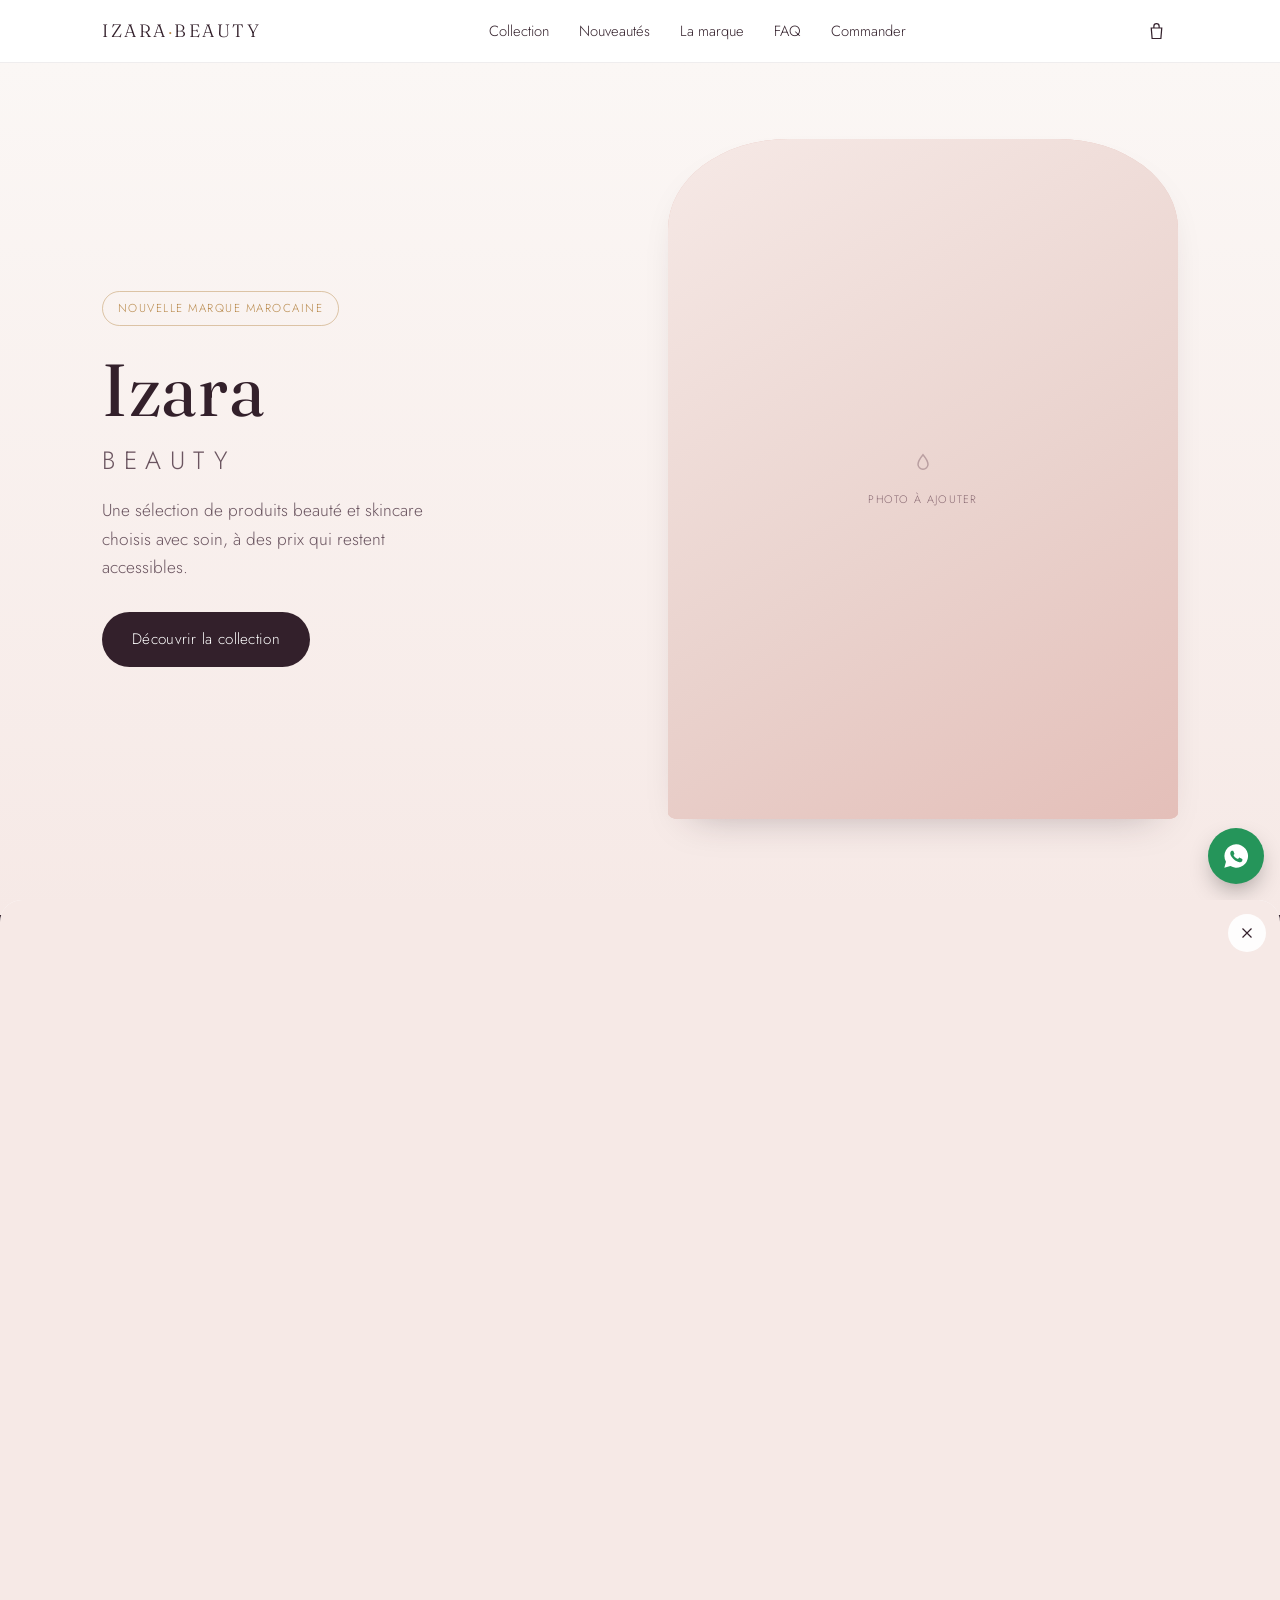
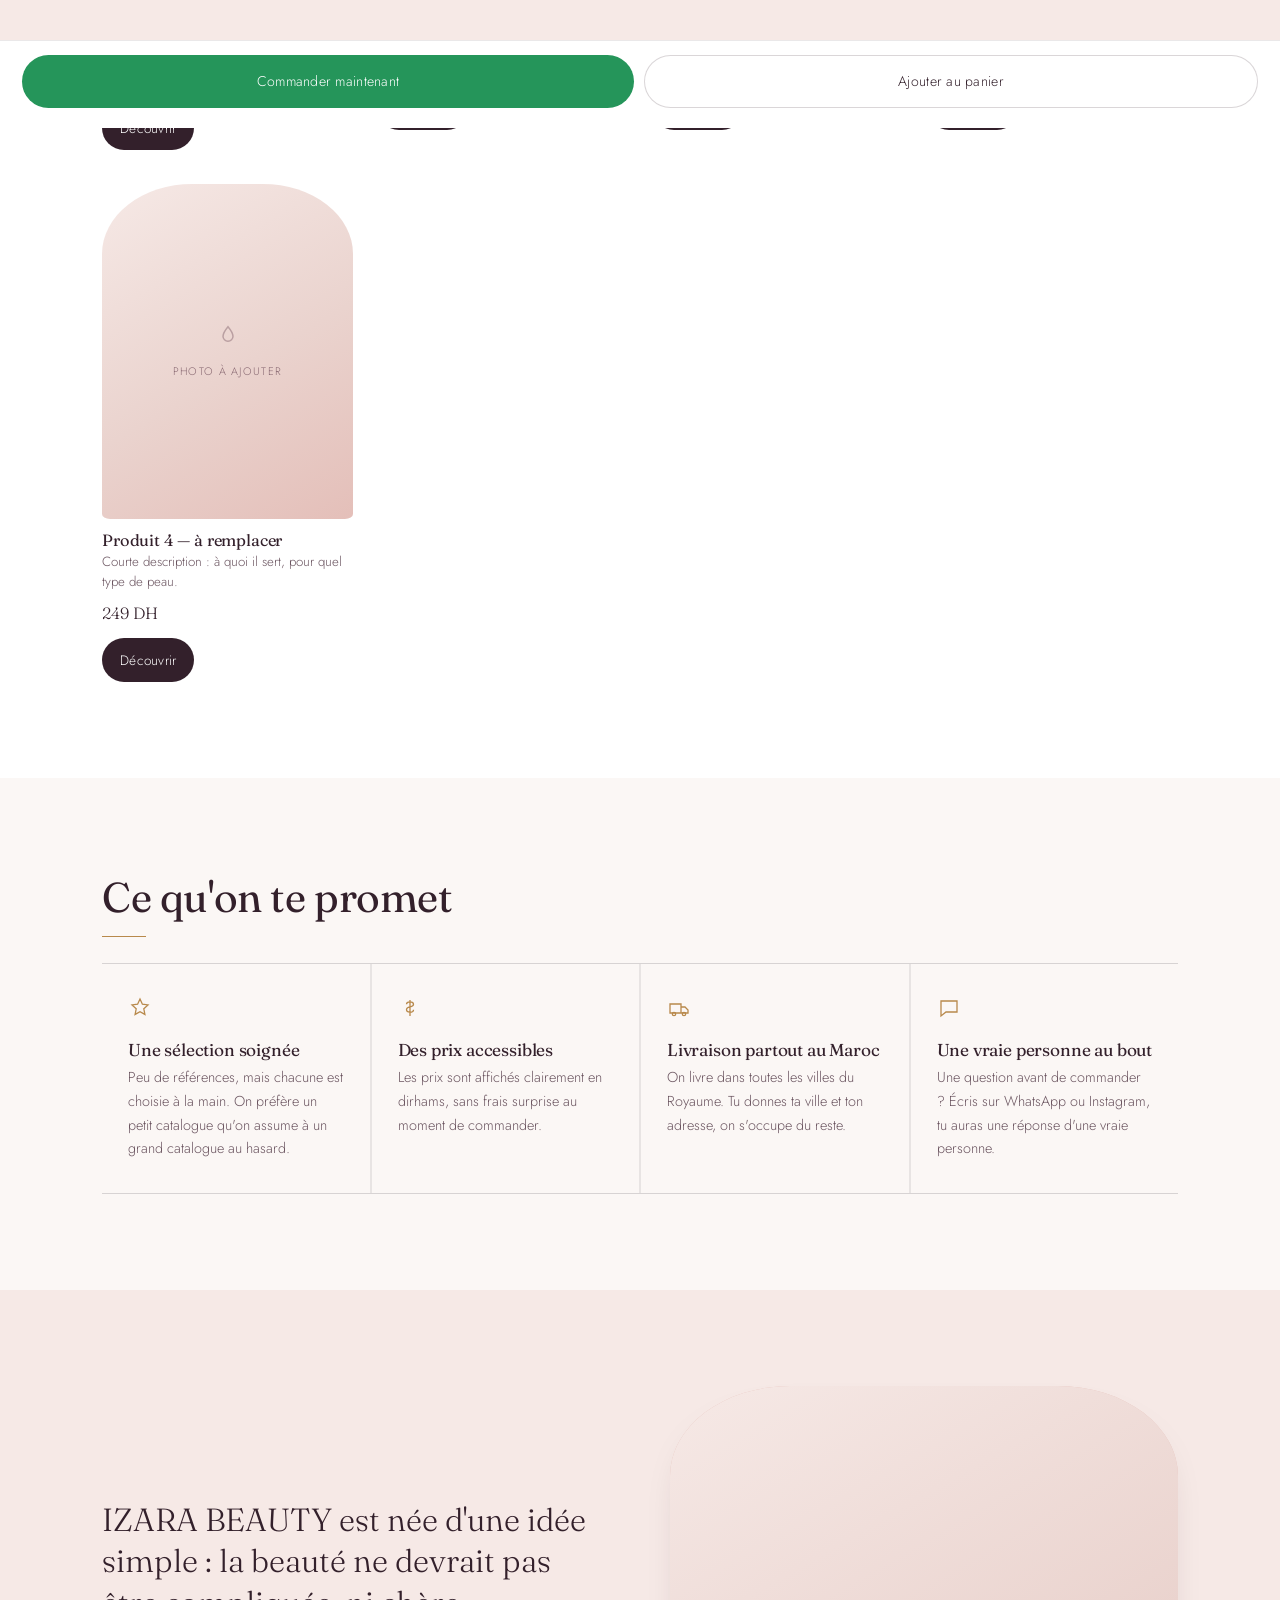
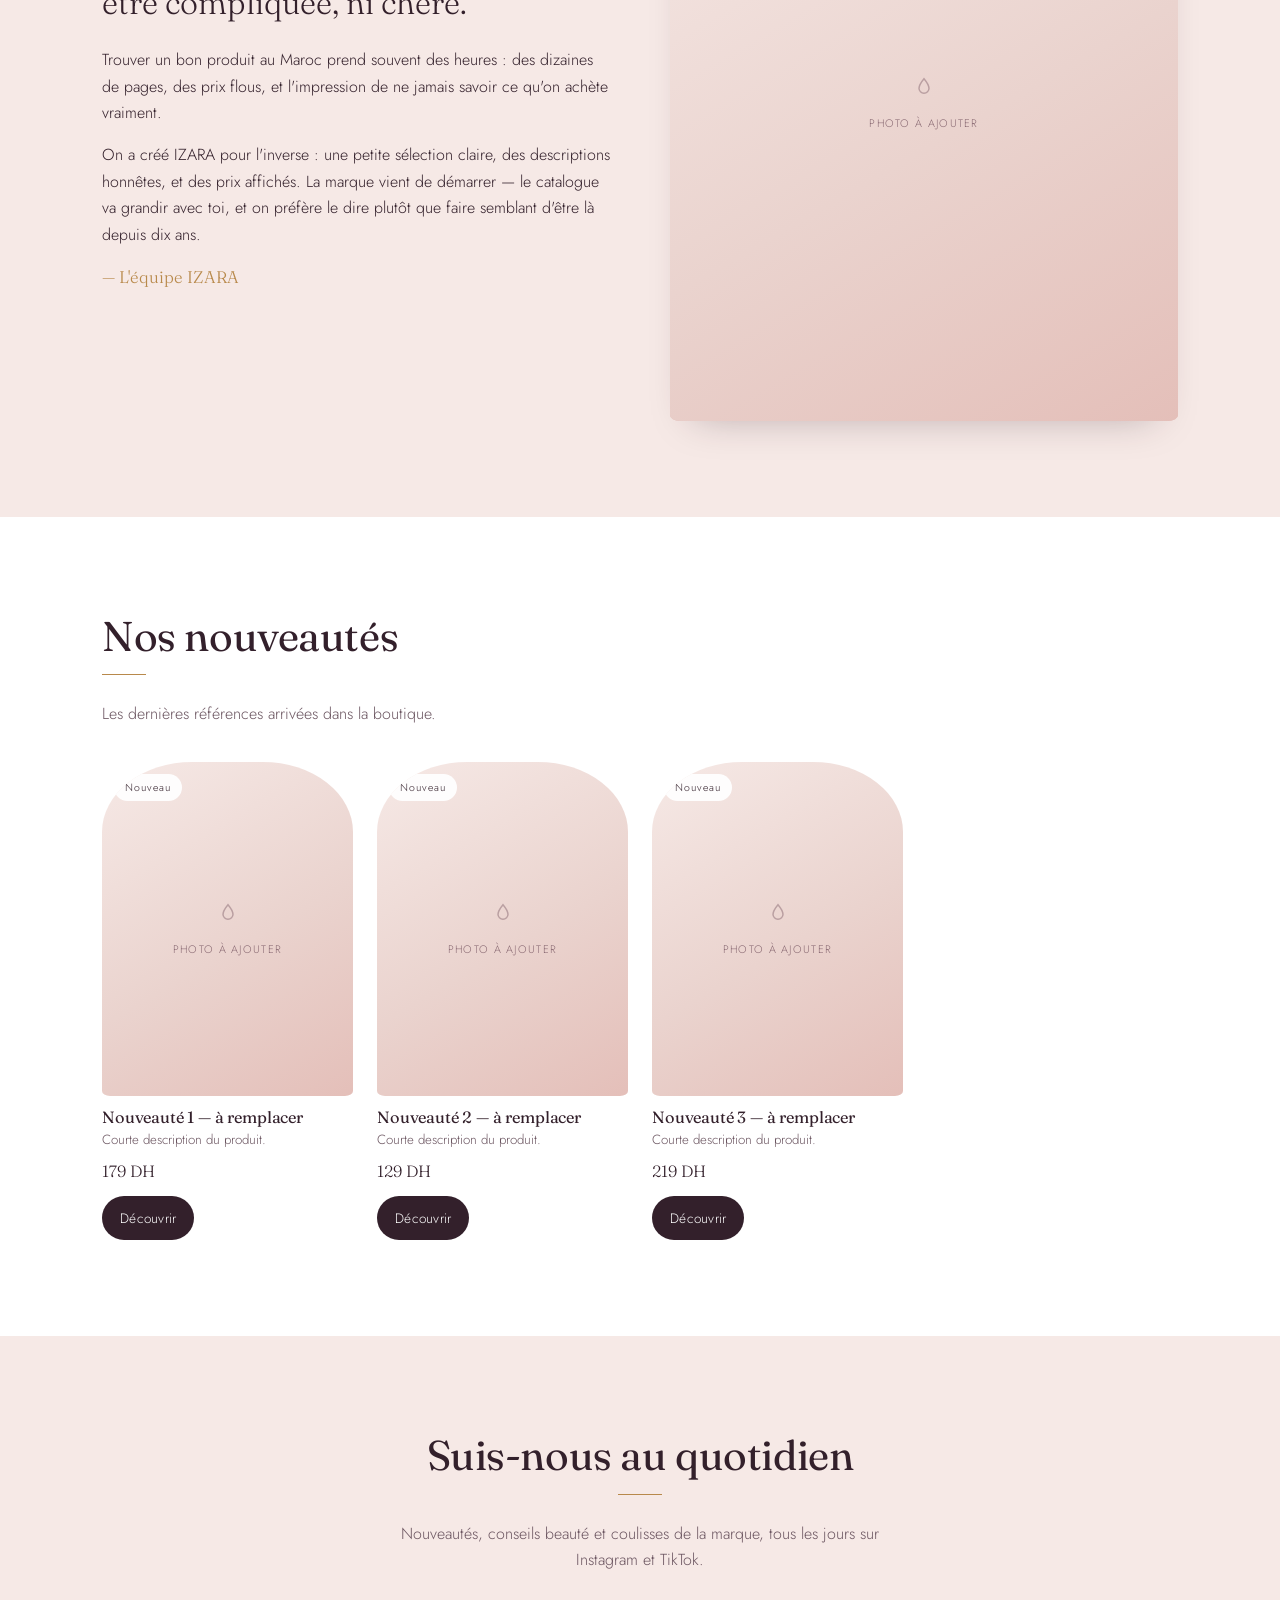
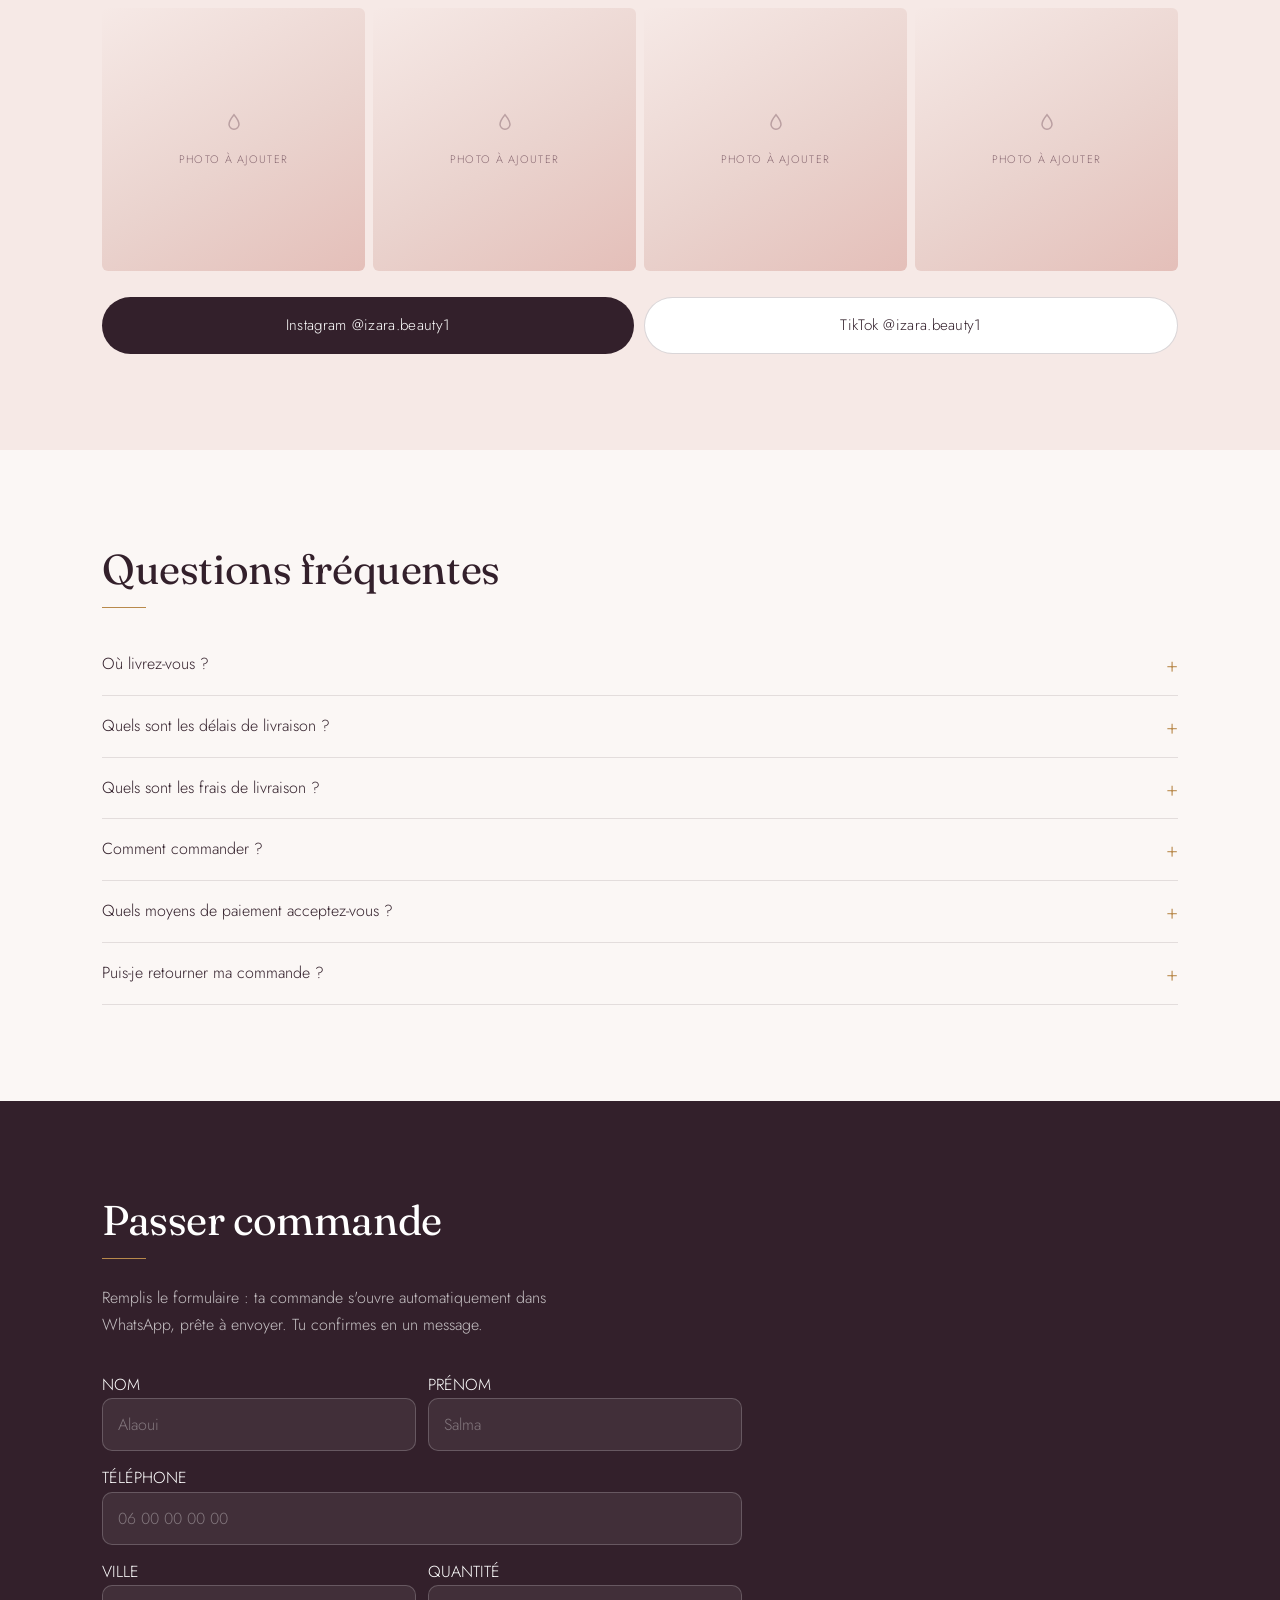
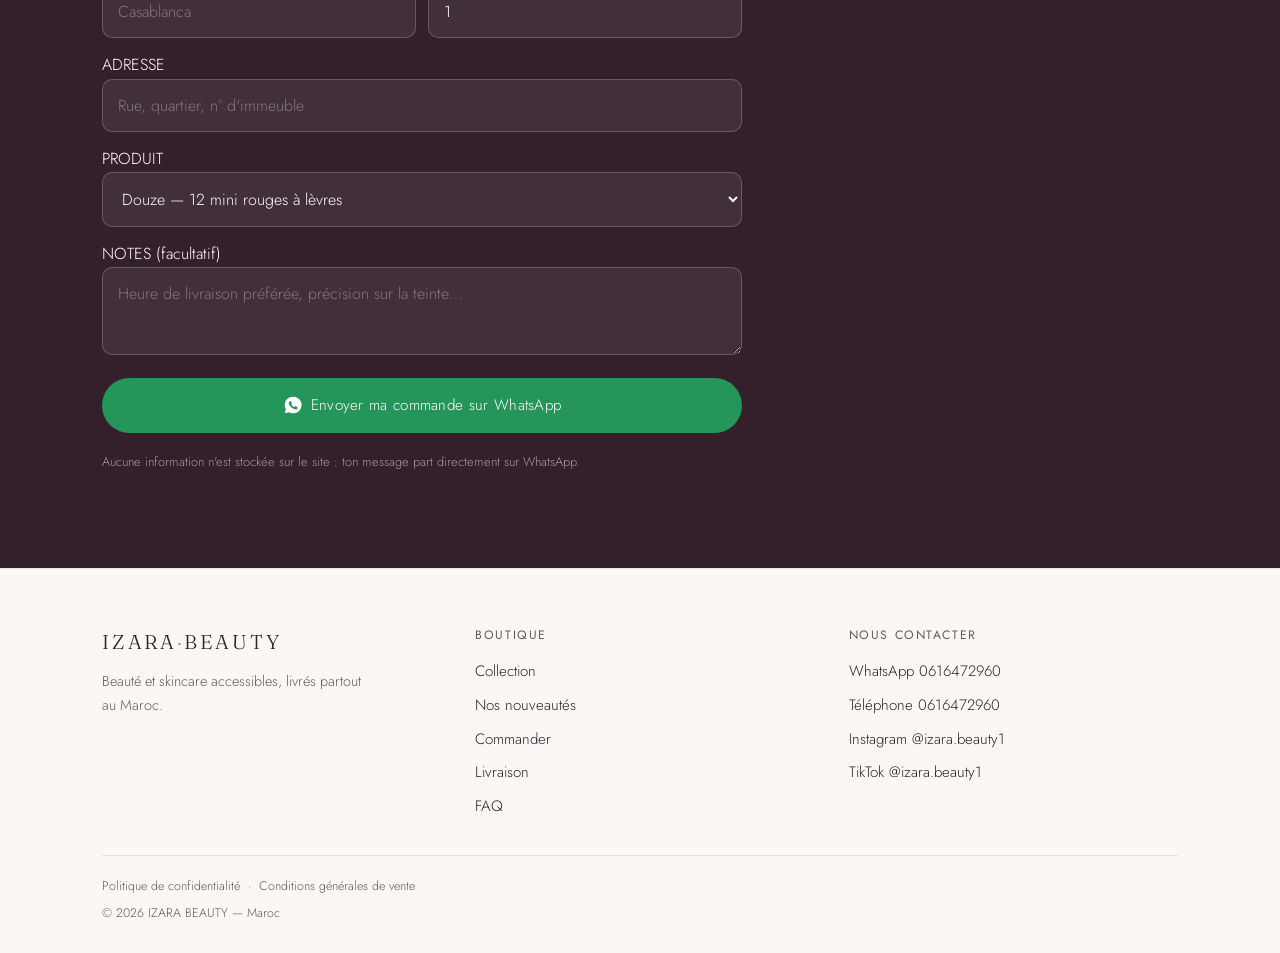
==== commit a31d2b51: "Ajouter le produit Douze et sa fiche produit détaillée Ajoute "Douze — 12 mini rouges à lèvres" (169" ====
--- a/index.html
+++ b/index.html
@@ -1,4 +1,4 @@
-<!DOCTYPE html>
+ <!DOCTYPE html>
 <html lang="fr">
 <head>
 <meta charset="UTF-8">
@@ -275,13 +275,43 @@
 .fiche{
   position:fixed;left:0;right:0;bottom:0;max-height:92vh;overflow-y:auto;
   background:var(--blanc);z-index:81;border-radius:22px 22px 0 0;
-  transform:translateY(100%);transition:transform .3s ease;padding:0 0 26px;
+  transform:translateY(100%);transition:transform .3s ease;padding:0;
 }
 .fiche.on{transform:translateY(0)}
 .fiche-photo{aspect-ratio:1;background:var(--rose);border-radius:22px 22px 0 0;overflow:hidden}
 .fiche-photo img{width:100%;height:100%;object-fit:cover}
 .fiche-txt{padding:22px}
 .fermer{position:absolute;top:14px;right:14px;width:38px;height:38px;border-radius:50%;background:rgba(255,255,255,.9);display:grid;place-items:center;z-index:2}
+
+/* Vignettes (petites photos cliquables sous la photo principale) */
+.fiche-vignettes{display:none;gap:8px;padding:12px 22px 0;overflow-x:auto}
+.vignette{flex:0 0 auto;width:56px;height:56px;border-radius:16px 16px 4px 4px;overflow:hidden;border:2px solid transparent;opacity:.55;transition:opacity .2s ease,border-color .2s ease}
+.vignette img{width:100%;height:100%;object-fit:cover}
+.vignette.on{opacity:1;border-color:var(--or)}
+
+/* Ligne prix + étiquette dorée */
+.fiche-prix-ligne{display:flex;align-items:center;gap:10px;flex-wrap:wrap;margin-bottom:14px}
+.fiche-prix-ligne .prix{display:inline;margin:0;font-size:clamp(1.6rem,7vw,2.1rem)}
+.etiquette-or{
+  display:none;background:var(--or);color:#fff;padding:5px 12px;border-radius:999px;
+  font-size:.66rem;letter-spacing:.09em;text-transform:uppercase;
+}
+
+/* Bloc de confiance (mêmes garanties pour tous les produits) */
+.confiance{list-style:none;margin:18px 0;padding:16px 0;display:grid;gap:11px;border-top:1px solid rgba(51,32,43,.1);border-bottom:1px solid rgba(51,32,43,.1)}
+.confiance li{display:flex;align-items:flex-start;gap:10px;font-size:.9rem;color:var(--encre-doux)}
+.confiance .coche{color:var(--or);flex:0 0 auto;font-weight:500}
+
+/* FAQ propre au produit ouvert (masquée si le produit n'en a pas) */
+.fiche-faq{display:none;margin-top:6px}
+.fiche-faq .q{border-bottom:1px solid rgba(51,32,43,.12)}
+
+/* Barre d'action collée en bas pendant le défilement de la fiche */
+.fiche-actions{
+  position:sticky;bottom:0;left:0;right:0;display:flex;gap:10px;
+  padding:14px 22px 20px;background:var(--blanc);border-top:1px solid rgba(51,32,43,.1);
+}
+.fiche-actions .btn{flex:1;padding:14px 10px;font-size:.88rem}
 
 /* ===========================================================
    12. PIED DE PAGE
@@ -610,12 +640,37 @@
   <button class="fermer" id="fermer-fiche" aria-label="Fermer">
     <svg width="18" height="18" viewBox="0 0 24 24" stroke="currentColor" stroke-width="1.6"><path d="M6 6l12 12M18 6 6 18"/></svg>
   </button>
-  <div class="fiche-photo" id="fiche-photo"></div>
+
+  <!-- Grande photo + vignettes (rempli en JS depuis PRODUITS[].images) -->
+  <div class="fiche-photo" id="fiche-photo-principale"></div>
+  <div class="fiche-vignettes" id="fiche-vignettes"></div>
+
   <div class="fiche-txt">
     <h3 id="fiche-nom" style="font-size:1.5rem;margin-bottom:6px"></h3>
-    <span class="prix" id="fiche-prix"></span>
-    <p id="fiche-desc" style="color:var(--encre-doux);font-size:.95rem"></p>
-    <button class="btn btn-large" id="fiche-ajouter">Ajouter au panier</button>
+
+    <div class="fiche-prix-ligne">
+      <span class="prix" id="fiche-prix"></span>
+      <span class="etiquette-or" id="fiche-tag"></span>
+    </div>
+
+    <p id="fiche-desc" style="color:var(--encre-doux);font-size:.95rem;white-space:pre-line"></p>
+
+    <!-- Bloc de confiance : identique pour tous les produits -->
+    <ul class="confiance">
+      <li><span class="coche">✓</span> Paiement à la livraison, en espèces</li>
+      <li><span class="coche">✓</span> Livraison partout au Maroc</li>
+      <li><span class="coche">✓</span> Commande en un seul message WhatsApp</li>
+      <li><span class="coche">✓</span> Une vraie personne pour répondre à tes questions</li>
+    </ul>
+
+    <!-- FAQ propre au produit ouvert (rempli en JS depuis PRODUITS[].faq) -->
+    <div class="fiche-faq" id="fiche-faq"></div>
+  </div>
+
+  <!-- Boutons collés en bas de la fiche pendant le défilement -->
+  <div class="fiche-actions">
+    <button class="btn btn-vert" id="fiche-commander">Commander maintenant</button>
+    <button class="btn btn-clair" id="fiche-ajouter">Ajouter au panier</button>
   </div>
 </div>
 
@@ -647,9 +702,39 @@
 };
 
 /* --- C. TES PRODUITS ---------------------------------------------------- */
-/* Pour AJOUTER un produit : copie un bloc { ... }, colle-le en dessous,
-   et change le texte. Pour SUPPRIMER : efface le bloc { ... } en entier. */
+/* Pour AJOUTER un produit simple : copie un bloc { ... }, colle-le en dessous,
+   et change le texte. Pour SUPPRIMER : efface le bloc { ... } en entier.
+
+   Champs optionnels pour une fiche produit plus complète (comme "Douze") :
+     images     : plusieurs photos, la 1ère de la liste = photo principale
+     descLongue : texte plus long affiché dans la fiche produit
+     faq        : questions/réponses propres à ce produit (fiche produit)
+   Ces 3 champs peuvent être supprimés ou laissés vides sur les autres produits :
+   la fiche s'adapte automatiquement (pas de vignettes, pas de FAQ, etc.). */
 const PRODUITS = [
+  {
+    nom  : "Douze — 12 mini rouges à lèvres",   // 👉 nom du produit
+    prix : 169,                                  // 👉 prix en dirhams
+    desc : "Douze teintes. Une seule pochette. Aucune raison de porter la même bouche deux jours de suite.",
+    descLongue:                                  // 👉 description longue (fiche produit)
+      "Douze mini rouges à lèvres, douze teintes différentes — des nudes doux aux rouges profonds, sans doublon.\n\n"
+    + "Une texture mate qui reste confortable, une application douce qui glisse sans tirer, et une pigmentation franche dès la première couche.\n\n"
+    + "Le format mini se glisse dans n'importe quelle pochette. Et l'ensemble arrive dans son étui rose, prêt à offrir — ou à garder.",
+    images: [                                    // 👉 noms des photos ; la 1ère est la photo principale
+      "IMG-20260905-WA0001.jpg",
+      "IMG-20260905-WA0004.jpg",
+      "IMG-20260905-WA0005.jpg",
+      "IMG-20260905-WA0002.jpg",
+      "IMG-20260905-WA0003.jpg",
+    ],
+    image: "IMG-20260905-WA0001.jpg",            // 👉 photo utilisée pour la carte et le panier (garde la même que la 1ère ci-dessus)
+    tag  : "Prix de lancement",                  // 👉 étiquette affichée sur la carte et dans la fiche
+    faq: [                                       // 👉 questions/réponses de la fiche produit
+      { q:"Les teintes sont-elles toutes différentes ?", r:"Oui, douze teintes distinctes, aucun doublon." },
+      { q:"Est-ce que c'est vraiment mat ?", r:"Fini mat, avec une texture souple et confortable à porter." },
+      { q:"Puis-je choisir mes teintes ?", r:"Non, l'ensemble complet est vendu tel quel, les douze incluses." },
+    ],
+  },
   {
     nom  : "Produit 1 — à remplacer",           // 👉 nom du produit
     prix : 149,                                  // 👉 prix en dirhams
@@ -762,10 +847,15 @@
     + '<span>PHOTO À AJOUTER</span></div>';
 }
 
+/* ---------- Photo principale d'un produit (galerie "images" ou "image" simple) ---------- */
+function imgPrincipale(p){
+  return (p.images && p.images.length) ? p.images[0] : p.image;
+}
+
 /* ---------- Cartes produits ---------- */
 function carte(p, i, source){
   return '<article class="carte">'
-    + '<div class="carte-photo">' + visuel(p.image, p.nom)
+    + '<div class="carte-photo">' + visuel(imgPrincipale(p), p.nom)
     + (p.tag ? '<span class="etiquette">'+p.tag+'</span>' : '')
     + '</div>'
     + '<h3>'+p.nom+'</h3>'
@@ -833,15 +923,69 @@
 const voile = document.getElementById('voile');
 let produitOuvert = null;
 
+/* Remplit la fiche produit (photo, prix, description, FAQ…) pour le produit p */
+function construireFiche(p){
+  const imgs = (p.images && p.images.length) ? p.images : [p.image];
+
+  document.getElementById('fiche-photo-principale').innerHTML = visuel(imgs[0], p.nom);
+
+  const vign = document.getElementById('fiche-vignettes');
+  if(imgs.length > 1){
+    vign.style.display = 'flex';
+    vign.innerHTML = imgs.map(function(src,i){
+      return '<button class="vignette'+(i===0?' on':'')+'" data-img="'+i+'" aria-label="Photo '+(i+1)+'">'+visuel(src,p.nom)+'</button>';
+    }).join('');
+    vign.querySelectorAll('.vignette').forEach(function(btn,i){
+      btn.addEventListener('click', function(){
+        document.getElementById('fiche-photo-principale').innerHTML = visuel(imgs[i], p.nom);
+        vign.querySelectorAll('.vignette').forEach(v=>v.classList.remove('on'));
+        btn.classList.add('on');
+      });
+    });
+  } else {
+    vign.style.display = 'none';
+    vign.innerHTML = '';
+  }
+
+  document.getElementById('fiche-nom').textContent  = p.nom;
+  document.getElementById('fiche-prix').textContent = p.prix + ' DH';
+
+  const tagEl = document.getElementById('fiche-tag');
+  if(p.tag){ tagEl.textContent = p.tag; tagEl.style.display = 'inline-block'; }
+  else{ tagEl.style.display = 'none'; }
+
+  document.getElementById('fiche-desc').textContent = p.descLongue || p.desc;
+
+  const faqWrap = document.getElementById('fiche-faq');
+  if(p.faq && p.faq.length){
+    faqWrap.style.display = 'block';
+    faqWrap.innerHTML = p.faq.map(function(f){
+      return '<div class="q" open-state="off">'
+        + '<button aria-expanded="false"><span>'+f.q+'</span><span class="plus">+</span></button>'
+        + '<div class="r"><p>'+f.r+'</p></div></div>';
+    }).join('');
+    faqWrap.querySelectorAll('.q button').forEach(function(b){
+      b.addEventListener('click', function(){
+        const bloc = b.parentElement, rep = bloc.querySelector('.r');
+        const ouvert = bloc.getAttribute('open-state') === 'on';
+        bloc.setAttribute('open-state', ouvert ? 'off' : 'on');
+        b.setAttribute('aria-expanded', ouvert ? 'false' : 'true');
+        rep.style.maxHeight = ouvert ? null : rep.scrollHeight + 'px';
+      });
+    });
+  } else {
+    faqWrap.style.display = 'none';
+    faqWrap.innerHTML = '';
+  }
+}
+
 document.addEventListener('click', function(e){
-  const b = e.target.closest('button[data-i]');
+  const b = e.target.closest('button[data-i][data-src]');
   if(!b) return;
   const liste = b.dataset.src === 'c' ? PRODUITS : NOUVEAUTES;
   produitOuvert = liste[+b.dataset.i];
-  document.getElementById('fiche-photo').innerHTML = visuel(produitOuvert.image, produitOuvert.nom);
-  document.getElementById('fiche-nom').textContent  = produitOuvert.nom;
-  document.getElementById('fiche-prix').textContent = produitOuvert.prix + ' DH';
-  document.getElementById('fiche-desc').textContent = produitOuvert.desc;
+  construireFiche(produitOuvert);
+  fiche.scrollTop = 0;
   fiche.classList.add('on'); voile.classList.add('on');
 });
 
@@ -892,10 +1036,17 @@
 document.getElementById('fiche-ajouter').addEventListener('click', function(){
   const dedans = panier.find(l=>l.nom === produitOuvert.nom);
   if(dedans) dedans.qte++;
-  else panier.push({nom:produitOuvert.nom, prix:produitOuvert.prix, image:produitOuvert.image, qte:1});
+  else panier.push({nom:produitOuvert.nom, prix:produitOuvert.prix, image:imgPrincipale(produitOuvert), qte:1});
   majPanier();
   fiche.classList.remove('on');
   document.getElementById('panier').classList.add('on');
+});
+
+/* Commande directe sur WhatsApp depuis la fiche produit (sans passer par le panier) */
+document.getElementById('fiche-commander').addEventListener('click', function(){
+  if(!produitOuvert) return;
+  const msg = "Bonjour IZARA BEAUTY, je souhaite commander : "+produitOuvert.nom+" — "+produitOuvert.prix+" DH.";
+  window.open(lienWa+'?text='+encodeURIComponent(msg), '_blank');
 });
 
 document.getElementById('btn-panier').addEventListener('click', function(){
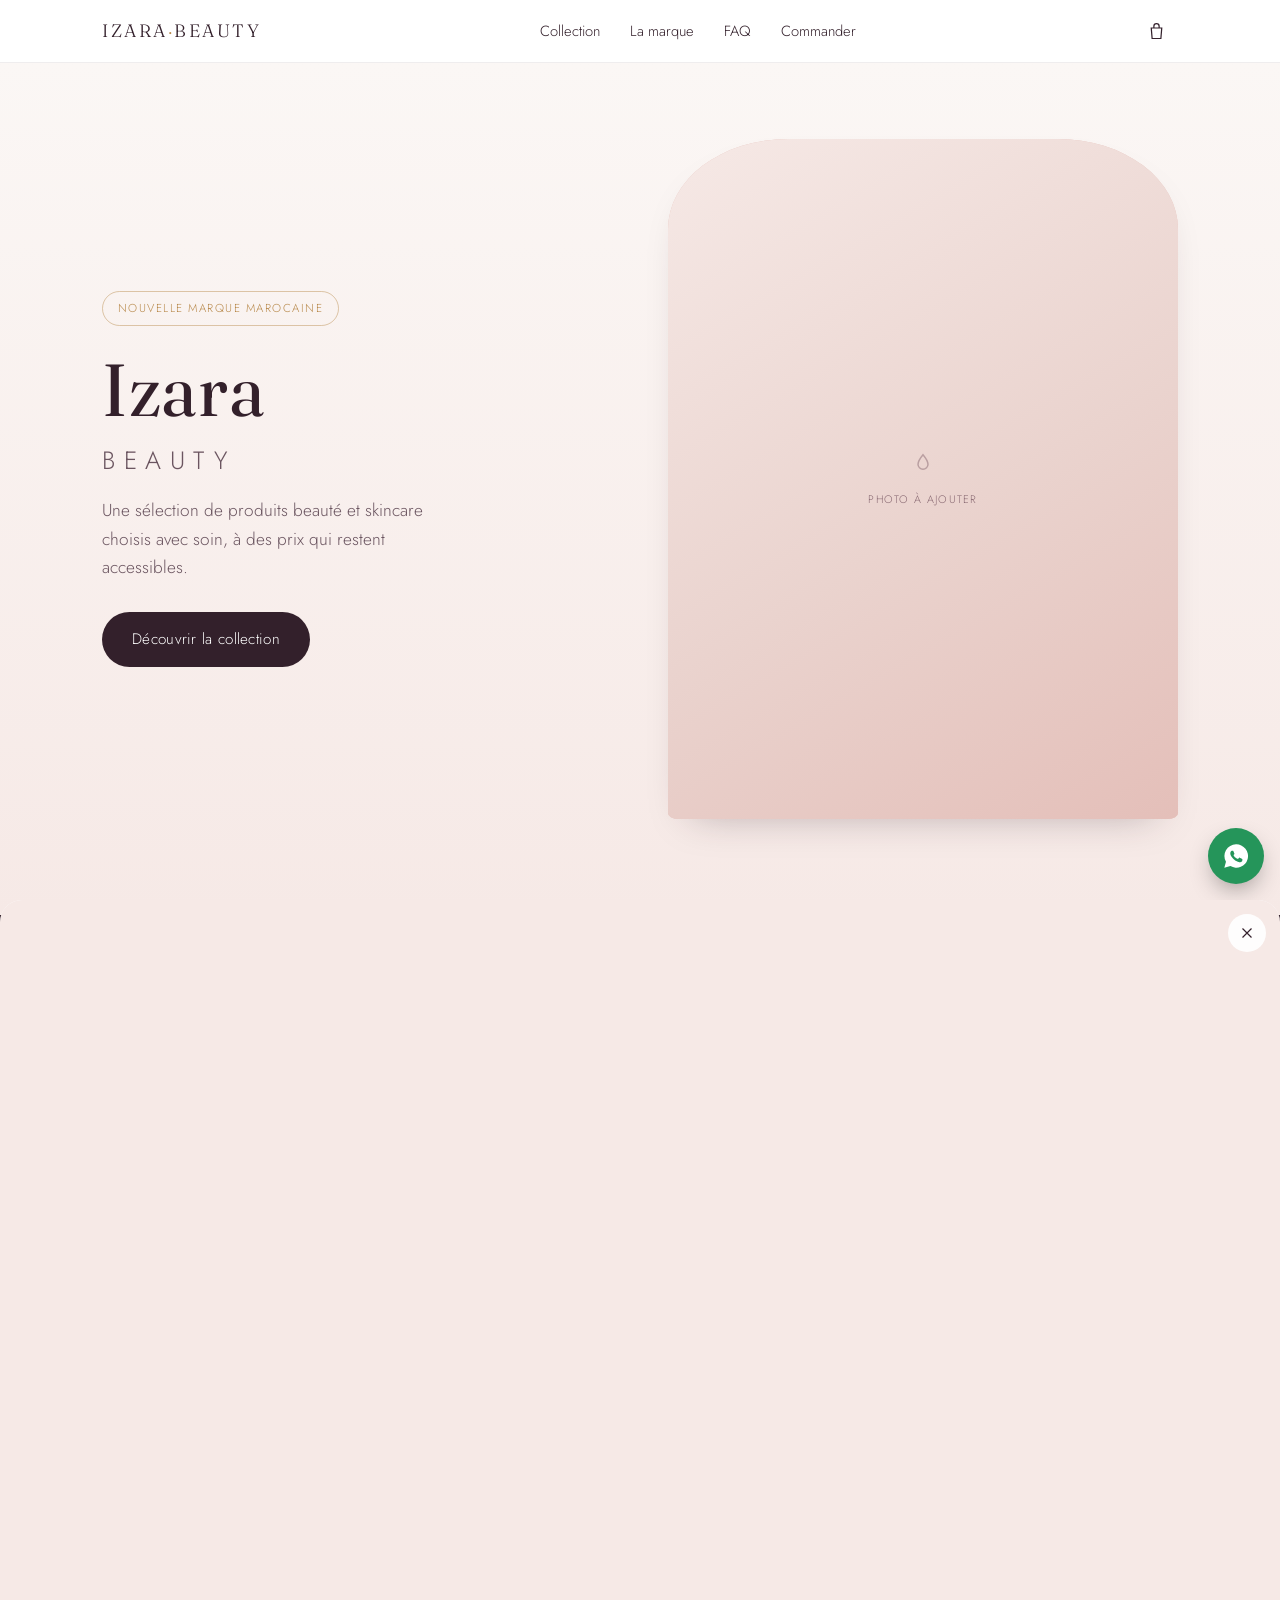
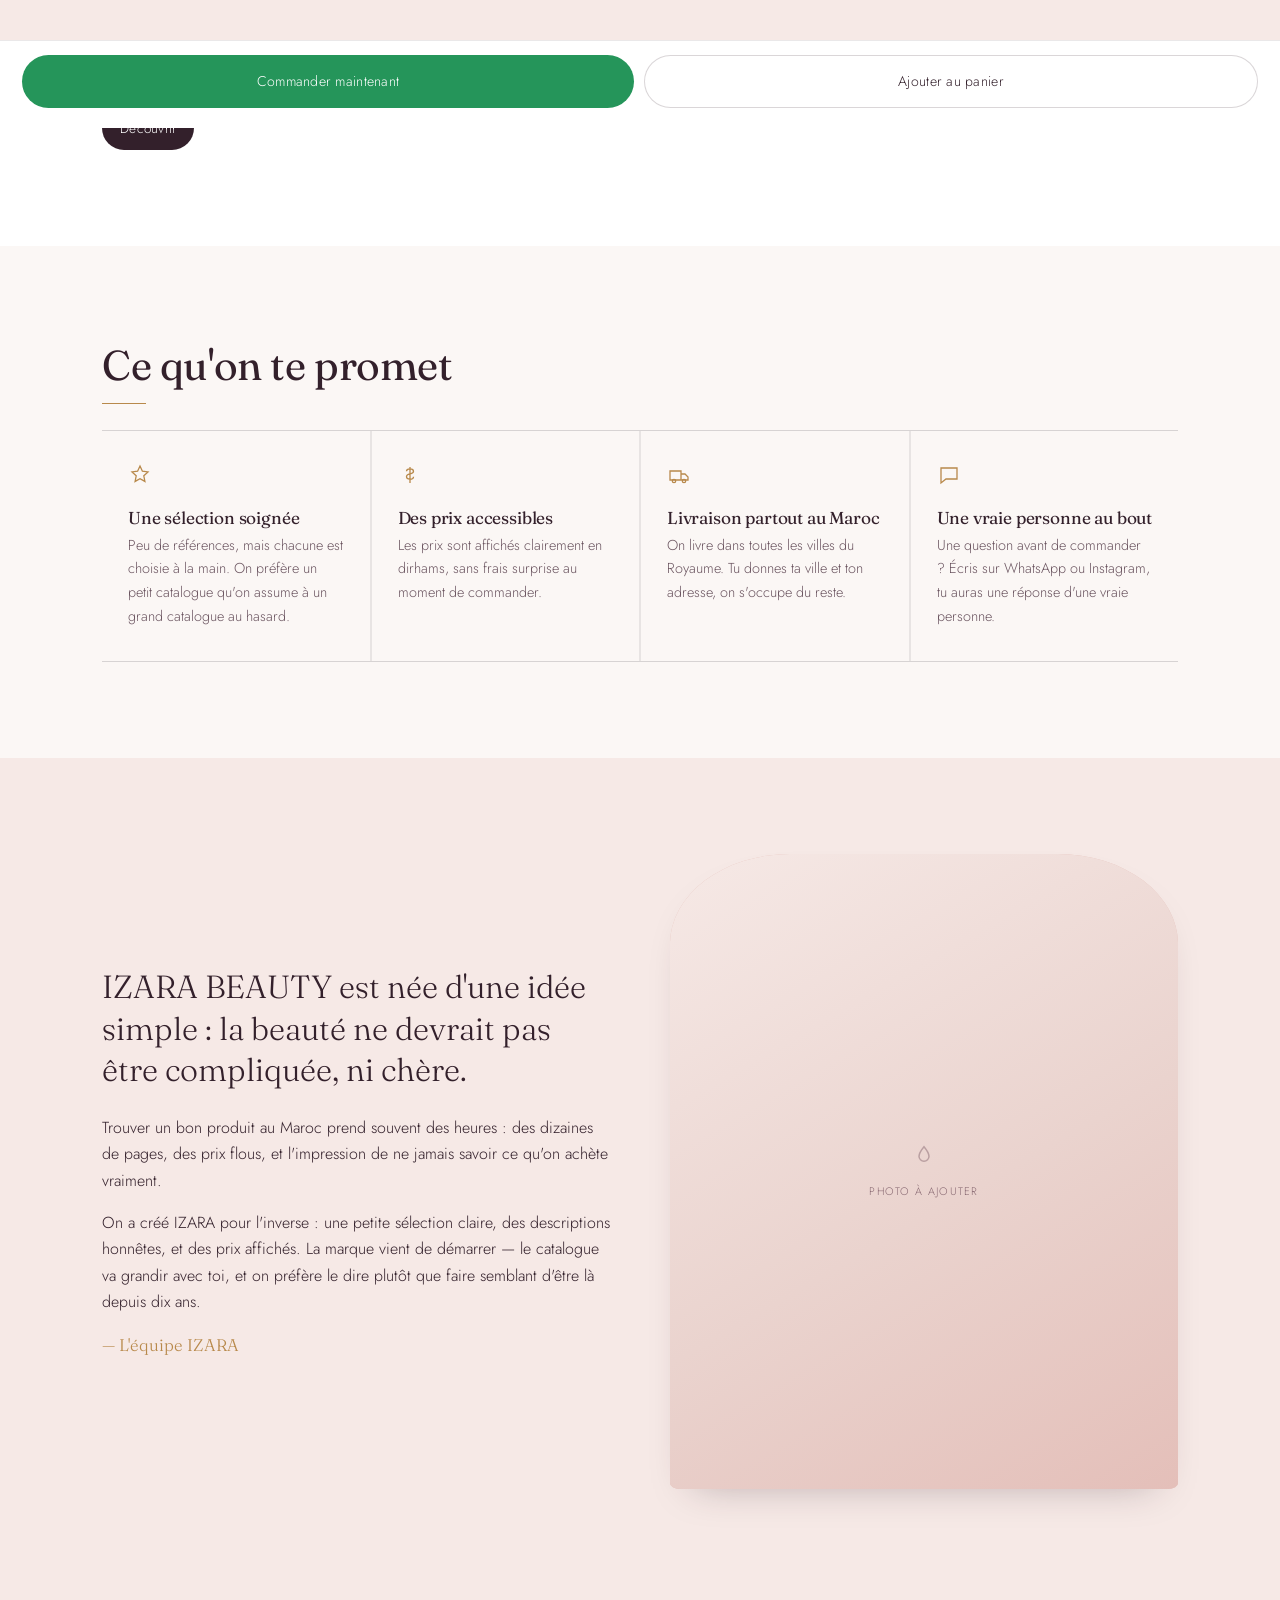
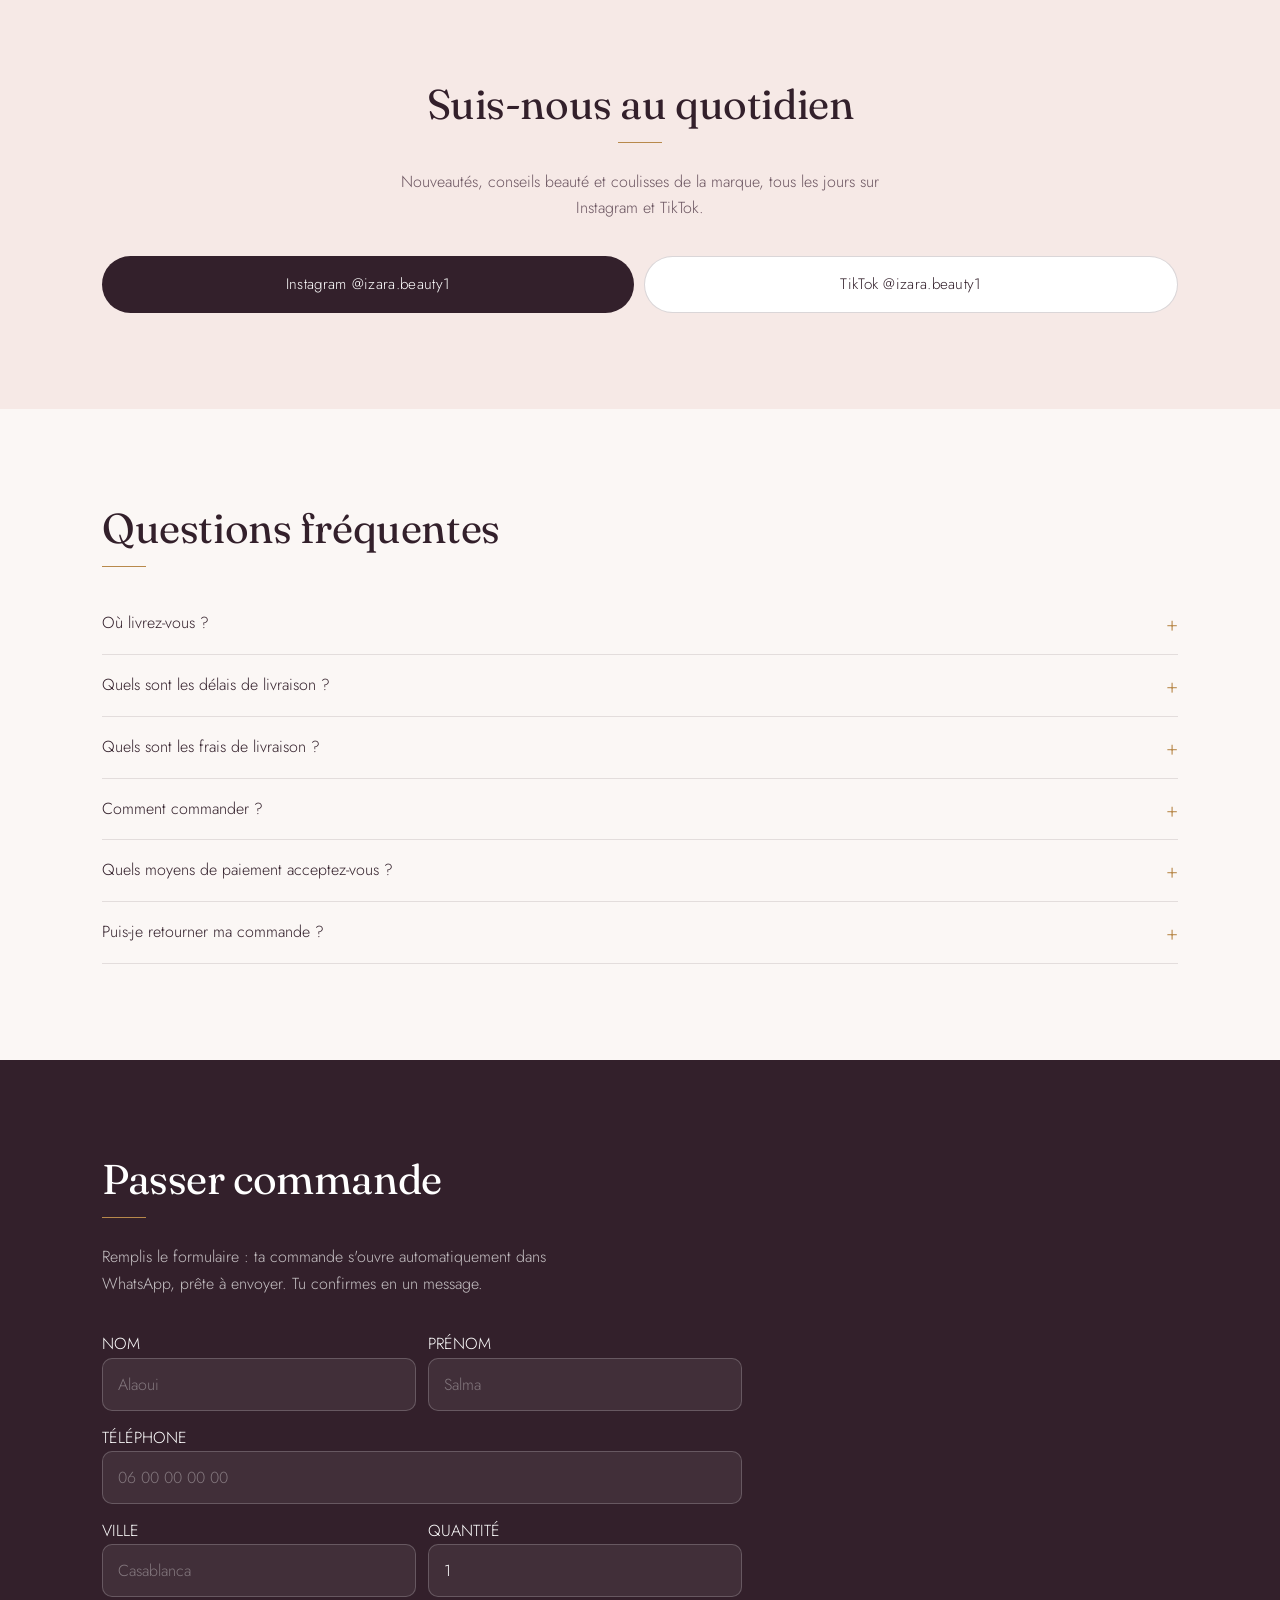
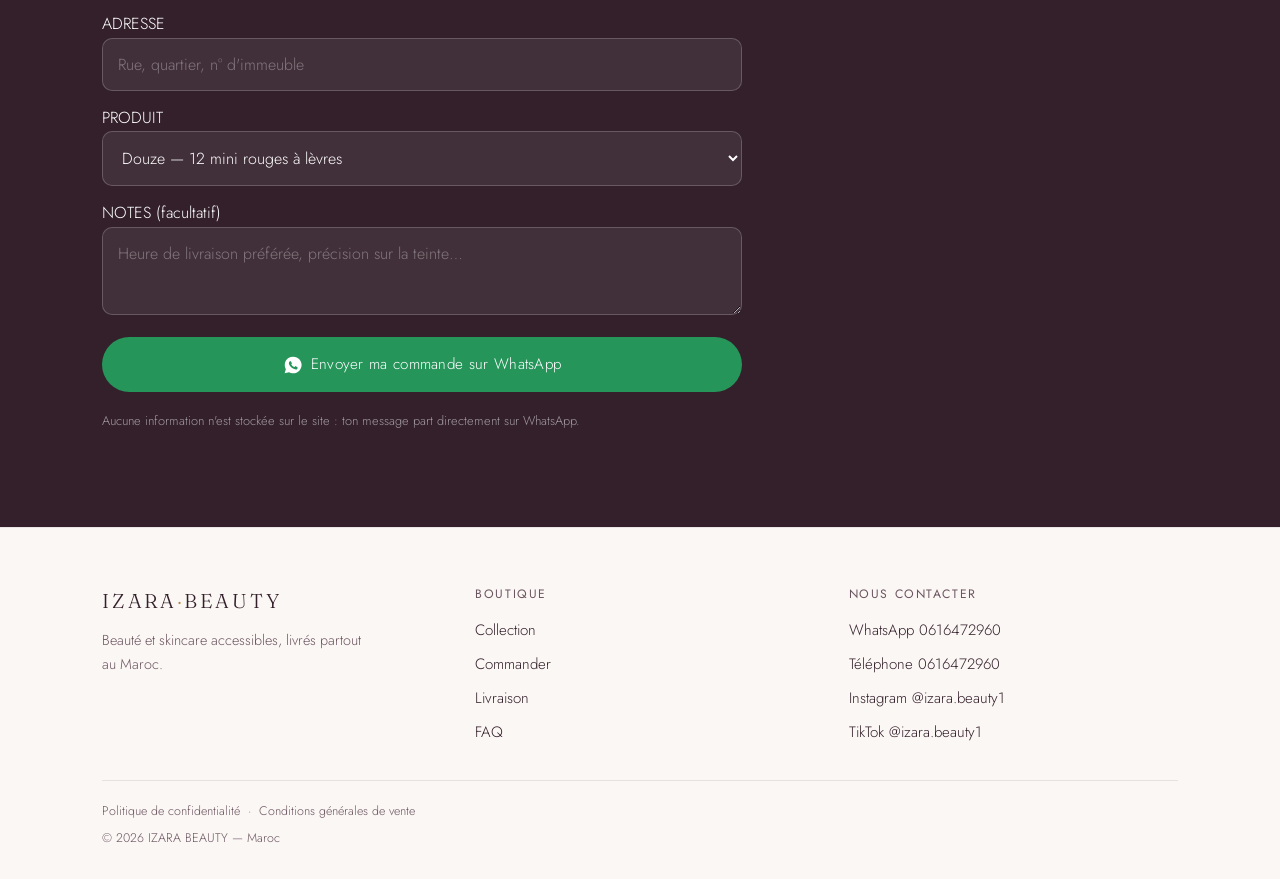
==== commit 21ab28c9: "Retirer les produits de démonstration et filtrer l'affichage sur la photo Ne garde que "Douze" dans " ====
--- a/index.html
+++ b/index.html
@@ -735,64 +735,31 @@
       { q:"Puis-je choisir mes teintes ?", r:"Non, l'ensemble complet est vendu tel quel, les douze incluses." },
     ],
   },
-  {
-    nom  : "Produit 1 — à remplacer",           // 👉 nom du produit
-    prix : 149,                                  // 👉 prix en dirhams
-    desc : "Courte description : à quoi il sert, pour quel type de peau.",
-    image: "",                                   // 👉 "images/produit1.jpg"
-    tag  : "",                                   // 👉 "Nouveau" ou laisse vide
-  },
-  {
-    nom  : "Produit 2 — à remplacer",
-    prix : 199,
-    desc : "Courte description : à quoi il sert, pour quel type de peau.",
-    image: "",
-    tag  : "",
-  },
-  {
-    nom  : "Produit 3 — à remplacer",
-    prix : 89,
-    desc : "Courte description : à quoi il sert, pour quel type de peau.",
-    image: "",
-    tag  : "",
-  },
-  {
-    nom  : "Produit 4 — à remplacer",
-    prix : 249,
-    desc : "Courte description : à quoi il sert, pour quel type de peau.",
-    image: "",
-    tag  : "",
-  },
 ];
 
 /* --- D. LES NOUVEAUTÉS -------------------------------------------------- */
+/* Vide pour l'instant : la section "Nos nouveautés" reste cachée (elle et
+   son lien dans le menu) tant qu'il n'y a aucun élément ici avec une photo.
+   Pour ajouter une nouveauté plus tard, colle un bloc comme celui-ci entre
+   les crochets [ ] — la section réapparaît toute seule dès qu'une photo
+   est renseignée :
+   {
+     nom  : "Nom du produit",
+     prix : 199,
+     desc : "Courte description.",
+     image: "images/nouveaute.jpg",
+     tag  : "Nouveau",
+   },
+*/
 const NOUVEAUTES = [
-  {
-    nom  : "Nouveauté 1 — à remplacer",
-    prix : 179,
-    desc : "Courte description du produit.",
-    image: "",
-    tag  : "Nouveau",
-  },
-  {
-    nom  : "Nouveauté 2 — à remplacer",
-    prix : 129,
-    desc : "Courte description du produit.",
-    image: "",
-    tag  : "Nouveau",
-  },
-  {
-    nom  : "Nouveauté 3 — à remplacer",
-    prix : 219,
-    desc : "Courte description du produit.",
-    image: "",
-    tag  : "Nouveau",
-  },
 ];
 
-/* --- E. LES 4 PHOTOS DE LA SECTION INSTAGRAM ---------------------------- */
-/* Mets ici les photos de tes vrais posts quand tu en auras. */
-const POSTS = ["", "", "", ""];
+/* --- E. LES PHOTOS DE LA SECTION INSTAGRAM ------------------------------ */
+/* Vide pour l'instant : la grille de photos reste cachée tant qu'il n'y a
+   aucune photo ici (les boutons Instagram et TikTok, eux, restent visibles).
+   Pour ajouter des photos plus tard, remplis simplement la liste, par exemple :
+   const POSTS = ["images/post1.jpg", "images/post2.jpg"]; */
+const POSTS = [];
 
 /* --- F. LA FAQ ---------------------------------------------------------- */
 /* "aDefinir: true" affiche une petite mention orange "à confirmer".
@@ -836,7 +803,7 @@
    =========================================================================== */
 
 
-/* ---------- Image ou fond provisoire ---------- */
+/* ---------- Image ou fond provisoire (réservé au hero et à "la marque") ---------- */
 function visuel(src, alt){
   if(src && src.trim() !== ""){
     return '<img src="'+src+'" alt="'+(alt||"")+'" loading="lazy">';
@@ -847,15 +814,34 @@
     + '<span>PHOTO À AJOUTER</span></div>';
 }
 
+/* ---------- Photo simple, sans placeholder "PHOTO À AJOUTER" ---------- */
+/* Utilisée partout ailleurs que le hero et "la marque" : grâce au filtre
+   photo ci-dessous, elle ne reçoit jamais une source vide en temps normal. */
+function photo(src, alt){
+  return (src && src.trim() !== "") ? '<img src="'+src+'" alt="'+(alt||"")+'" loading="lazy">' : '';
+}
+
 /* ---------- Photo principale d'un produit (galerie "images" ou "image" simple) ---------- */
 function imgPrincipale(p){
   return (p.images && p.images.length) ? p.images[0] : p.image;
 }
 
+/* ---------- Filtre automatique : n'affiche que les produits avec au moins une photo ---------- */
+/* S'applique à la collection, aux nouveautés et à la liste déroulante du formulaire.
+   Un produit ajouté plus tard dans PRODUITS ou NOUVEAUTES sans "image"/"images"
+   renseigné est ignoré silencieusement, sans rien casser. */
+function aPhoto(p){
+  const imgs = (p.images && p.images.length) ? p.images : (p.image ? [p.image] : []);
+  return imgs.some(function(src){ return src && src.trim() !== ""; });
+}
+const PRODUITS_VISIBLES   = PRODUITS.filter(aPhoto);
+const NOUVEAUTES_VISIBLES = NOUVEAUTES.filter(aPhoto);
+const POSTS_VISIBLES      = POSTS.filter(function(src){ return src && src.trim() !== ""; });
+
 /* ---------- Cartes produits ---------- */
 function carte(p, i, source){
   return '<article class="carte">'
-    + '<div class="carte-photo">' + visuel(imgPrincipale(p), p.nom)
+    + '<div class="carte-photo">' + photo(imgPrincipale(p), p.nom)
     + (p.tag ? '<span class="etiquette">'+p.tag+'</span>' : '')
     + '</div>'
     + '<h3>'+p.nom+'</h3>'
@@ -866,14 +852,26 @@
 }
 
 document.getElementById('grille-collection').innerHTML =
-  PRODUITS.map((p,i)=>carte(p,i,'c')).join('');
+  PRODUITS_VISIBLES.map((p,i)=>carte(p,i,'c')).join('');
 document.getElementById('grille-nouveautes').innerHTML =
-  NOUVEAUTES.map((p,i)=>carte(p,i,'n')).join('');
+  NOUVEAUTES_VISIBLES.map((p,i)=>carte(p,i,'n')).join('');
 
 document.getElementById('visuel-hero').innerHTML = visuel(VISUELS.hero,'IZARA BEAUTY');
 document.getElementById('visuel-histoire').innerHTML = visuel(VISUELS.histoire,'La marque IZARA');
-document.getElementById('grille-social').innerHTML =
-  POSTS.map(p=>'<div class="tuile-social">'+visuel(p,'Post IZARA')+'</div>').join('');
+
+/* Section "Nos nouveautés" et grille Instagram : masquées si vides (voir tâche 4) */
+if(NOUVEAUTES_VISIBLES.length === 0){
+  document.getElementById('nouveautes').style.display = 'none';
+  document.querySelectorAll('a[href="#nouveautes"]').forEach(function(a){
+    (a.closest('li') || a).style.display = 'none';
+  });
+}
+if(POSTS_VISIBLES.length === 0){
+  document.getElementById('grille-social').style.display = 'none';
+} else {
+  document.getElementById('grille-social').innerHTML =
+    POSTS_VISIBLES.map(p=>'<div class="tuile-social">'+photo(p,'Post IZARA')+'</div>').join('');
+}
 
 /* ---------- Liens réseaux et contact ---------- */
 const lienWa = 'https://wa.me/'+CONTACT.whatsapp;
@@ -890,7 +888,7 @@
 document.getElementById('annee').textContent = new Date().getFullYear();
 
 /* ---------- Liste déroulante du formulaire ---------- */
-const TOUS = PRODUITS.concat(NOUVEAUTES);
+const TOUS = PRODUITS_VISIBLES.concat(NOUVEAUTES_VISIBLES);
 document.getElementById('f-produit').innerHTML =
   TOUS.map(p=>'<option>'+p.nom+'</option>').join('');
 
@@ -927,17 +925,17 @@
 function construireFiche(p){
   const imgs = (p.images && p.images.length) ? p.images : [p.image];
 
-  document.getElementById('fiche-photo-principale').innerHTML = visuel(imgs[0], p.nom);
+  document.getElementById('fiche-photo-principale').innerHTML = photo(imgs[0], p.nom);
 
   const vign = document.getElementById('fiche-vignettes');
   if(imgs.length > 1){
     vign.style.display = 'flex';
     vign.innerHTML = imgs.map(function(src,i){
-      return '<button class="vignette'+(i===0?' on':'')+'" data-img="'+i+'" aria-label="Photo '+(i+1)+'">'+visuel(src,p.nom)+'</button>';
+      return '<button class="vignette'+(i===0?' on':'')+'" data-img="'+i+'" aria-label="Photo '+(i+1)+'">'+photo(src,p.nom)+'</button>';
     }).join('');
     vign.querySelectorAll('.vignette').forEach(function(btn,i){
       btn.addEventListener('click', function(){
-        document.getElementById('fiche-photo-principale').innerHTML = visuel(imgs[i], p.nom);
+        document.getElementById('fiche-photo-principale').innerHTML = photo(imgs[i], p.nom);
         vign.querySelectorAll('.vignette').forEach(v=>v.classList.remove('on'));
         btn.classList.add('on');
       });
@@ -982,7 +980,7 @@
 document.addEventListener('click', function(e){
   const b = e.target.closest('button[data-i][data-src]');
   if(!b) return;
-  const liste = b.dataset.src === 'c' ? PRODUITS : NOUVEAUTES;
+  const liste = b.dataset.src === 'c' ? PRODUITS_VISIBLES : NOUVEAUTES_VISIBLES;
   produitOuvert = liste[+b.dataset.i];
   construireFiche(produitOuvert);
   fiche.scrollTop = 0;
@@ -1014,7 +1012,7 @@
     ? '<p class="panier-vide">Ton panier est vide.<br>Ajoute un produit depuis la collection.</p>'
     : panier.map(function(l,i){
         return '<div class="ligne">'
-          + '<div class="mini">'+visuel(l.image, l.nom)+'</div>'
+          + '<div class="mini">'+photo(l.image, l.nom)+'</div>'
           + '<div class="info"><strong>'+l.nom+'</strong><small>'+l.prix+' DH</small>'
           + '<div class="qte"><button data-m="'+i+'">−</button><span>'+l.qte+'</span><button data-p="'+i+'">+</button></div>'
           + '</div></div>';
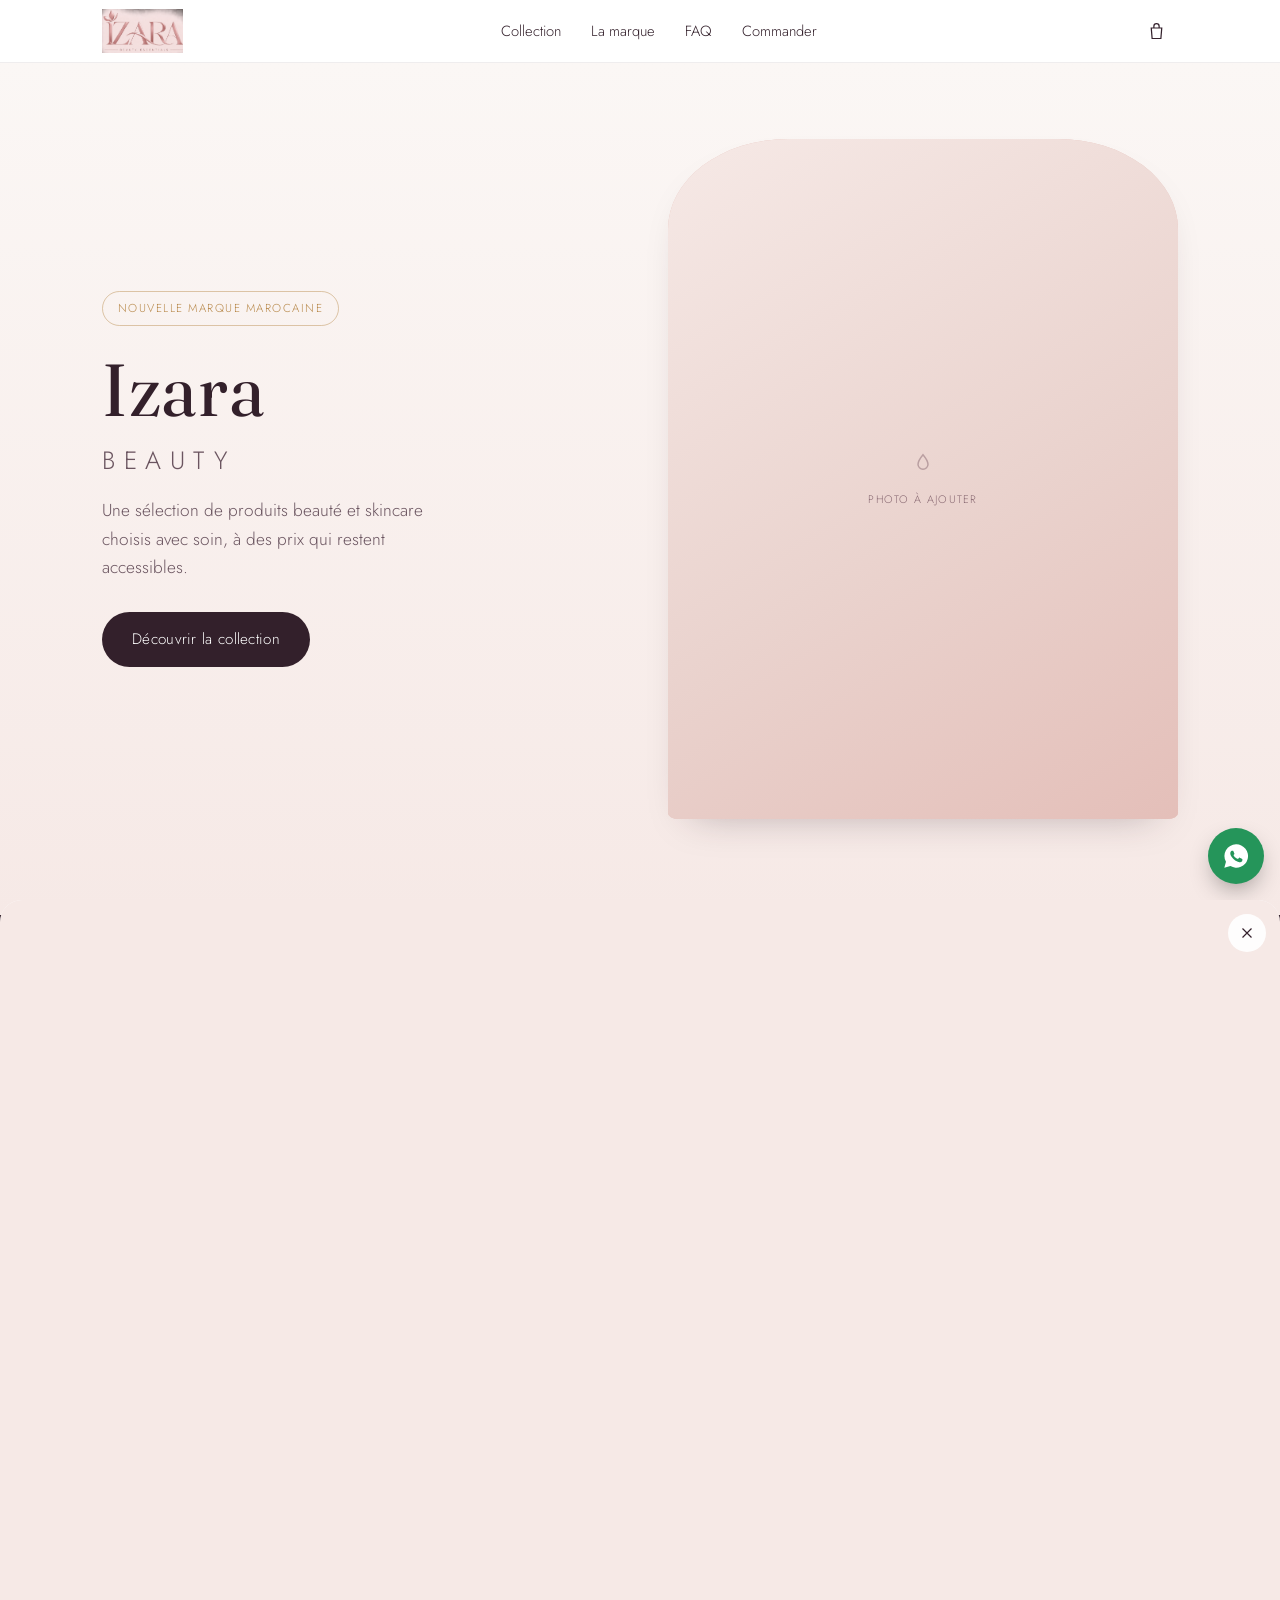
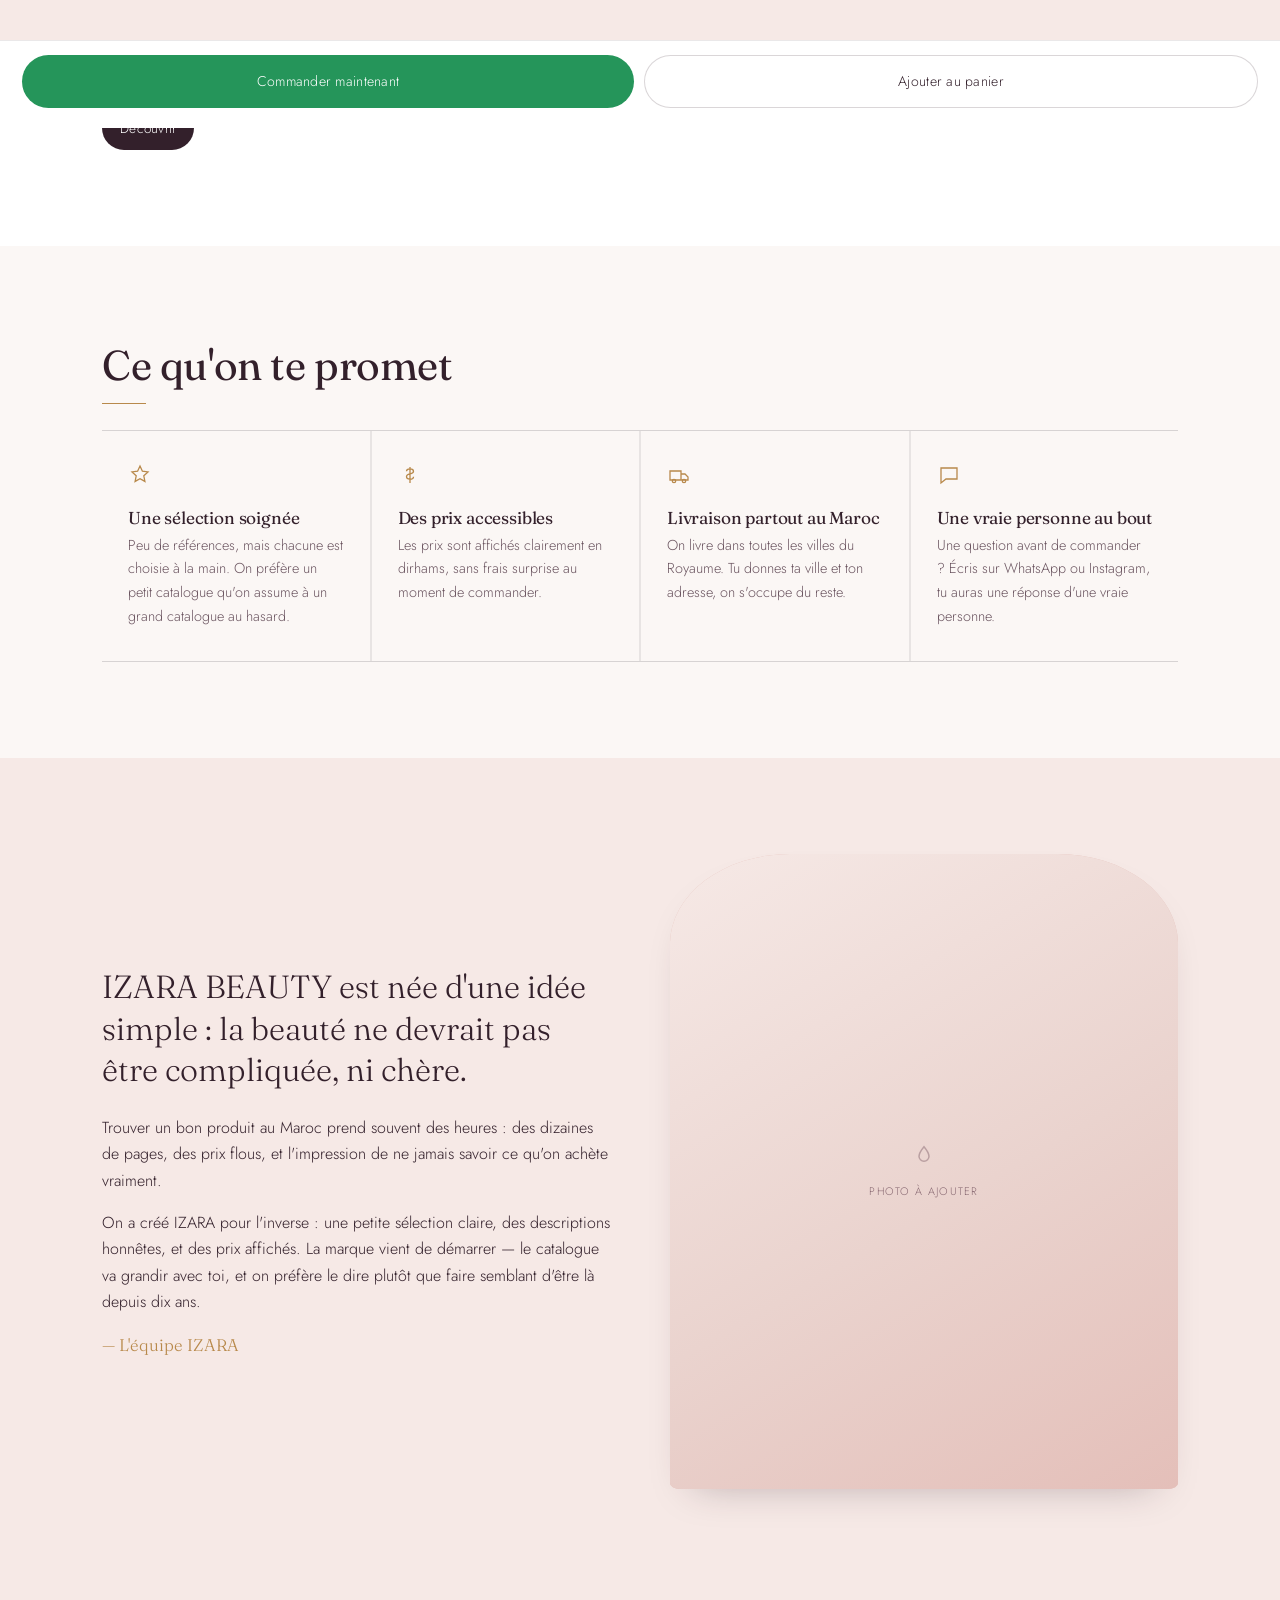
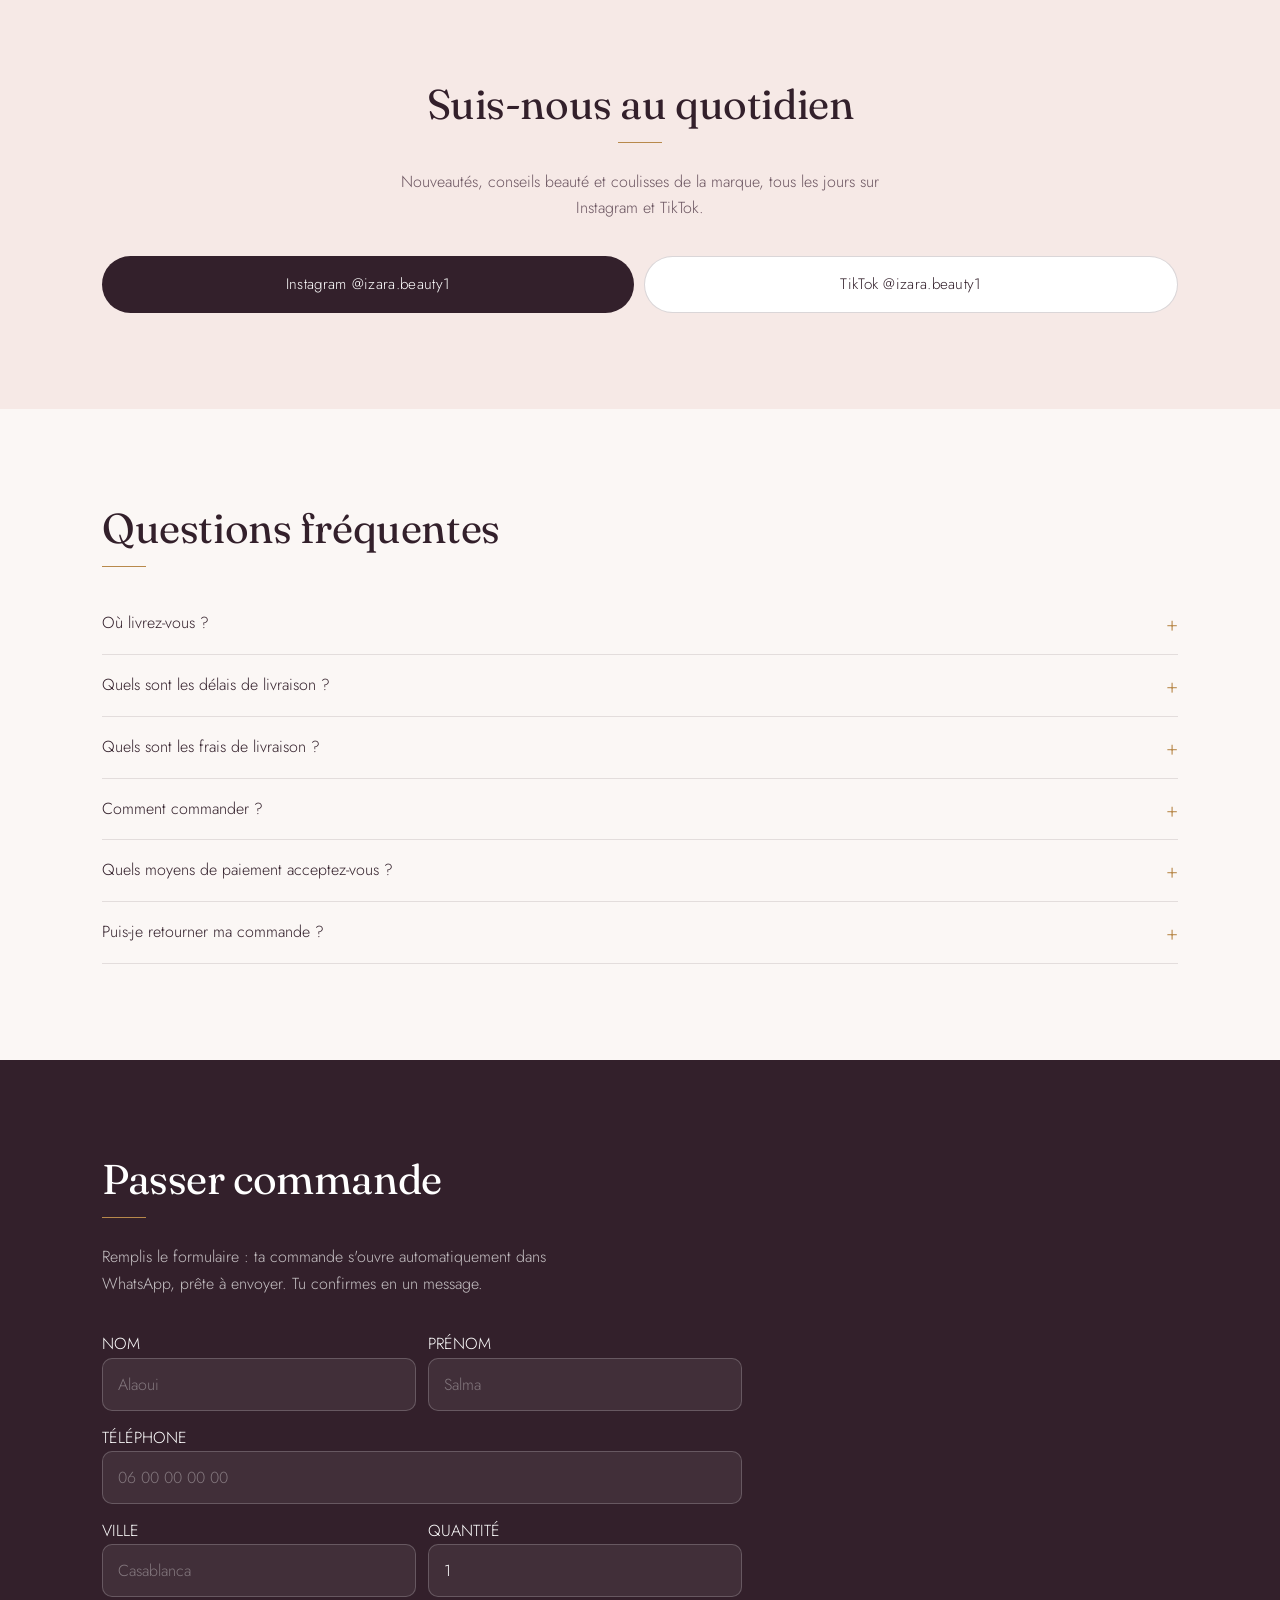
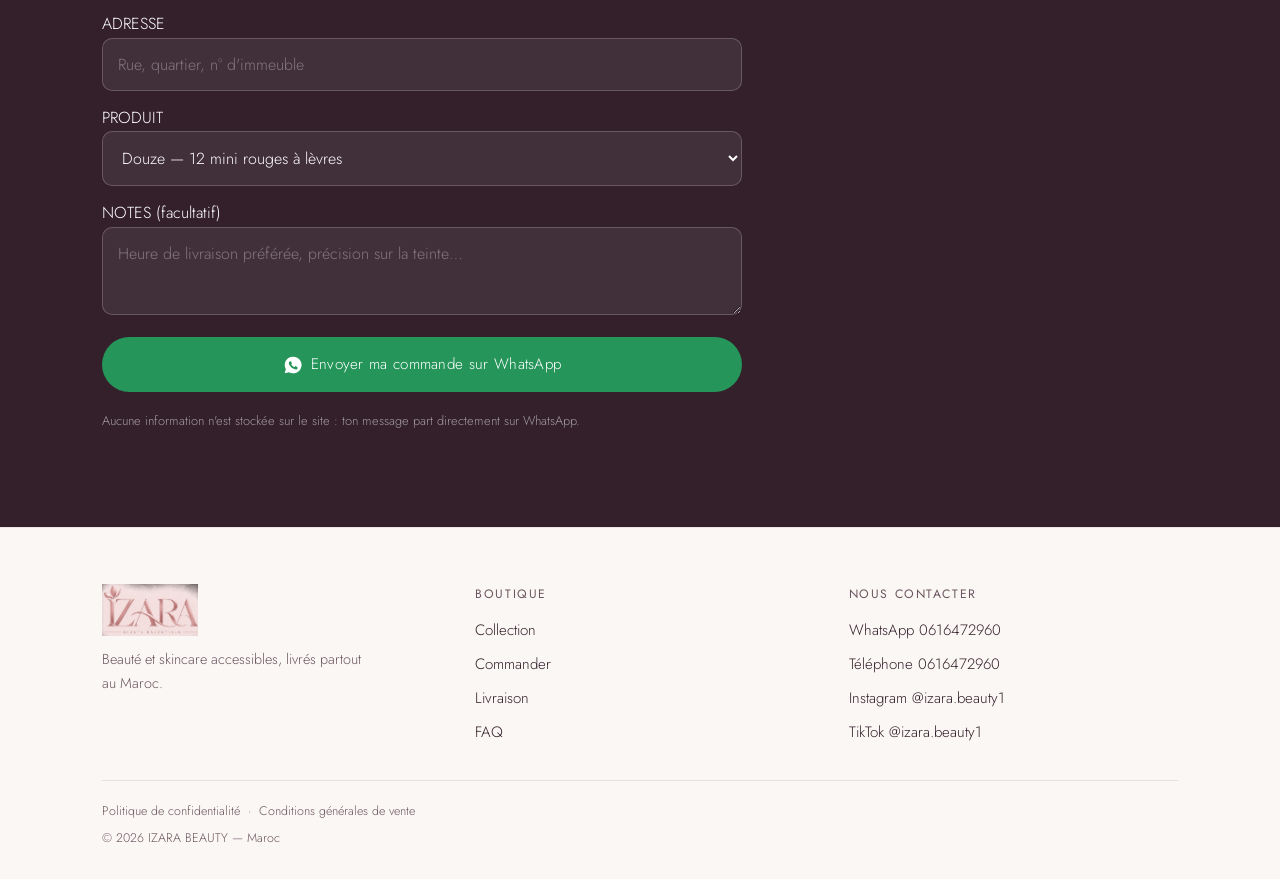
==== commit 6c9436d2: "Ajouter le logo IZARA BEAUTY dans le header et le pied de page Remplace le nom de marque en texte pa" ====
--- a/index.html
+++ b/index.html
@@ -106,6 +106,7 @@
 .barre{display:flex;align-items:center;justify-content:space-between;height:62px}
 .logo{font-family:'Fraunces',serif;font-size:1.12rem;letter-spacing:.14em}
 .logo span{color:var(--or)}
+.logo img{height:44px;width:auto;display:block}
 .actions{display:flex;align-items:center;gap:6px}
 .icone{width:44px;height:44px;display:grid;place-items:center;position:relative}
 .pastille{
@@ -380,7 +381,8 @@
      ========================================================= -->
 <header>
   <div class="wrap barre">
-    <a href="#top" class="logo">IZARA<span>·</span>BEAUTY</a>
+    <!-- 👉 Pour changer de logo plus tard, remplace le fichier logo.jpg par le tien (même nom) -->
+    <a href="#top" class="logo"><img src="logo.jpg" alt="IZARA BEAUTY"></a>
 
     <div class="liens-bureau">
       <a href="#collection">Collection</a>
@@ -583,7 +585,7 @@
   <div class="wrap">
     <div class="cols">
       <div>
-        <div class="logo" style="font-size:1.25rem;margin-bottom:12px">IZARA<span>·</span>BEAUTY</div>
+        <div class="logo" style="margin-bottom:12px"><img src="logo.jpg" alt="IZARA BEAUTY" style="height:52px"></div>
         <p style="font-size:.9rem;color:var(--encre-doux);max-width:34ch">Beauté et skincare accessibles, livrés partout au Maroc.</p>
       </div>
       <div>
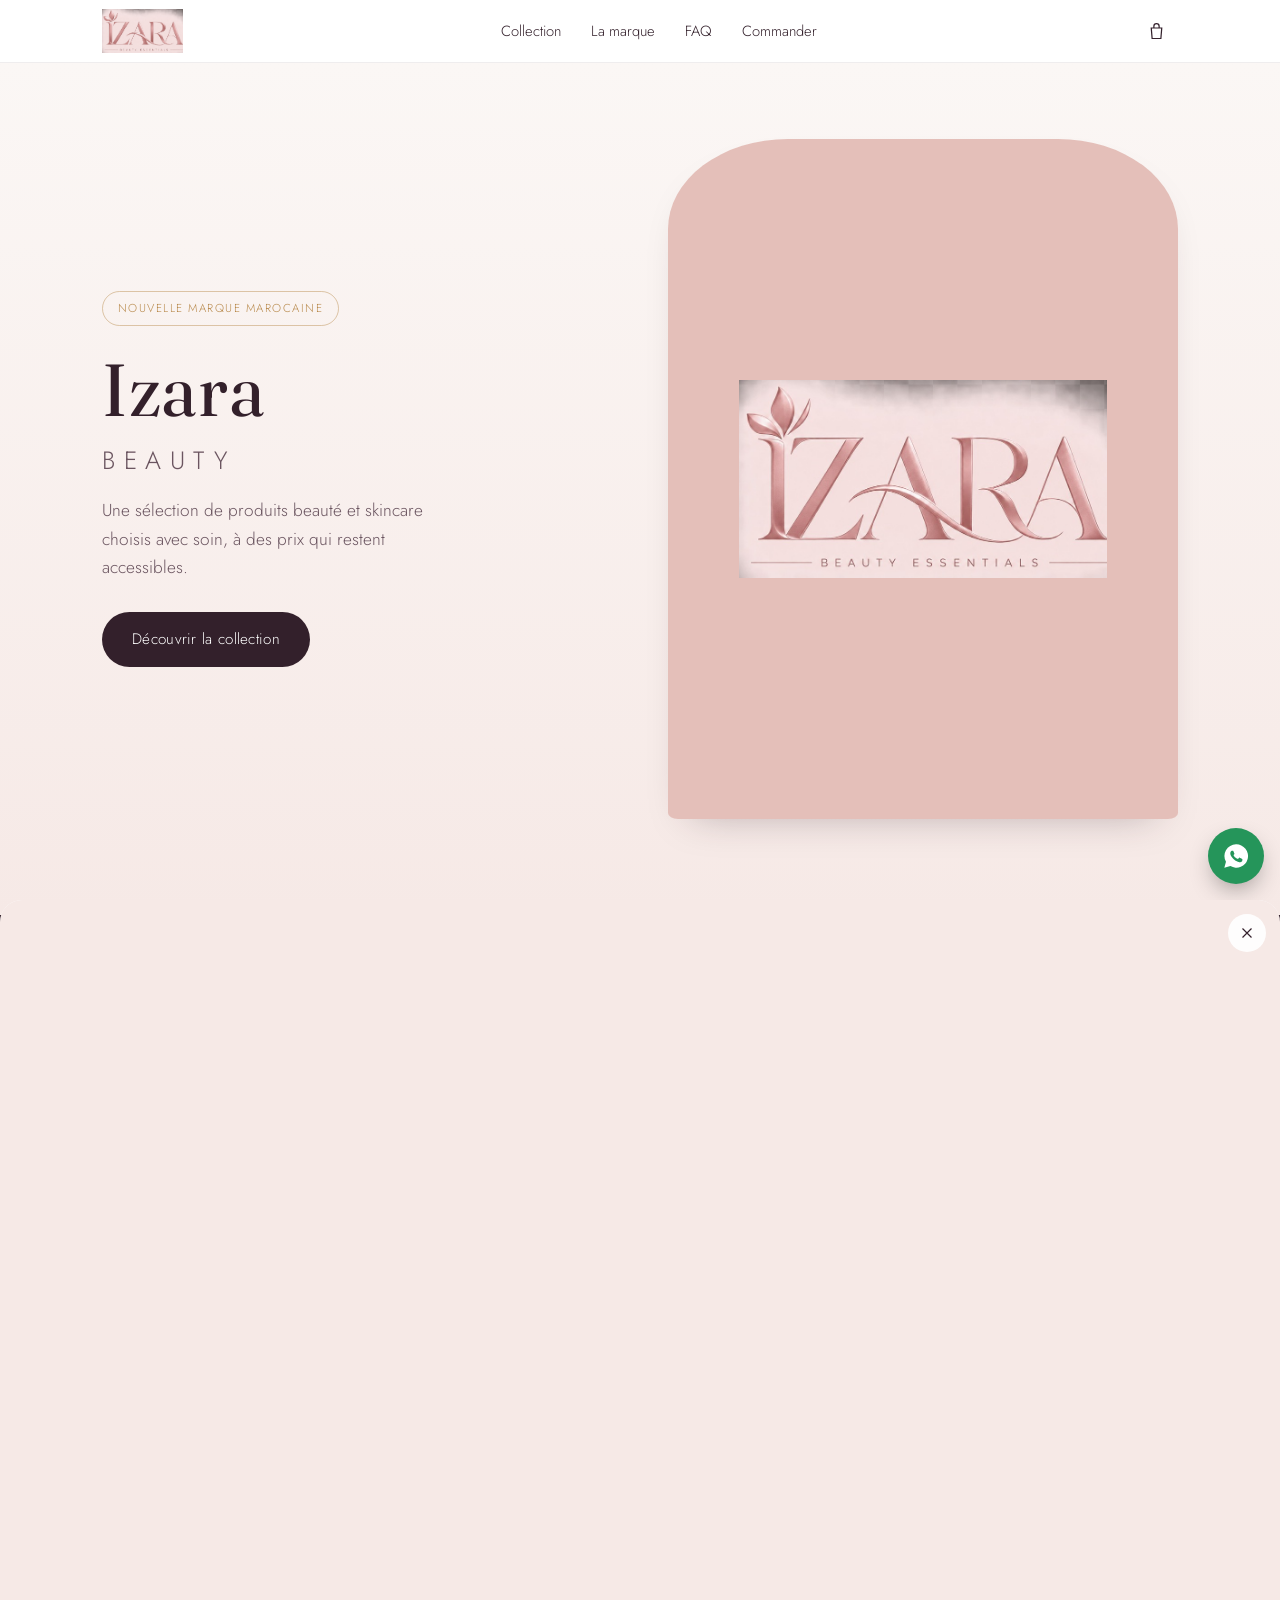
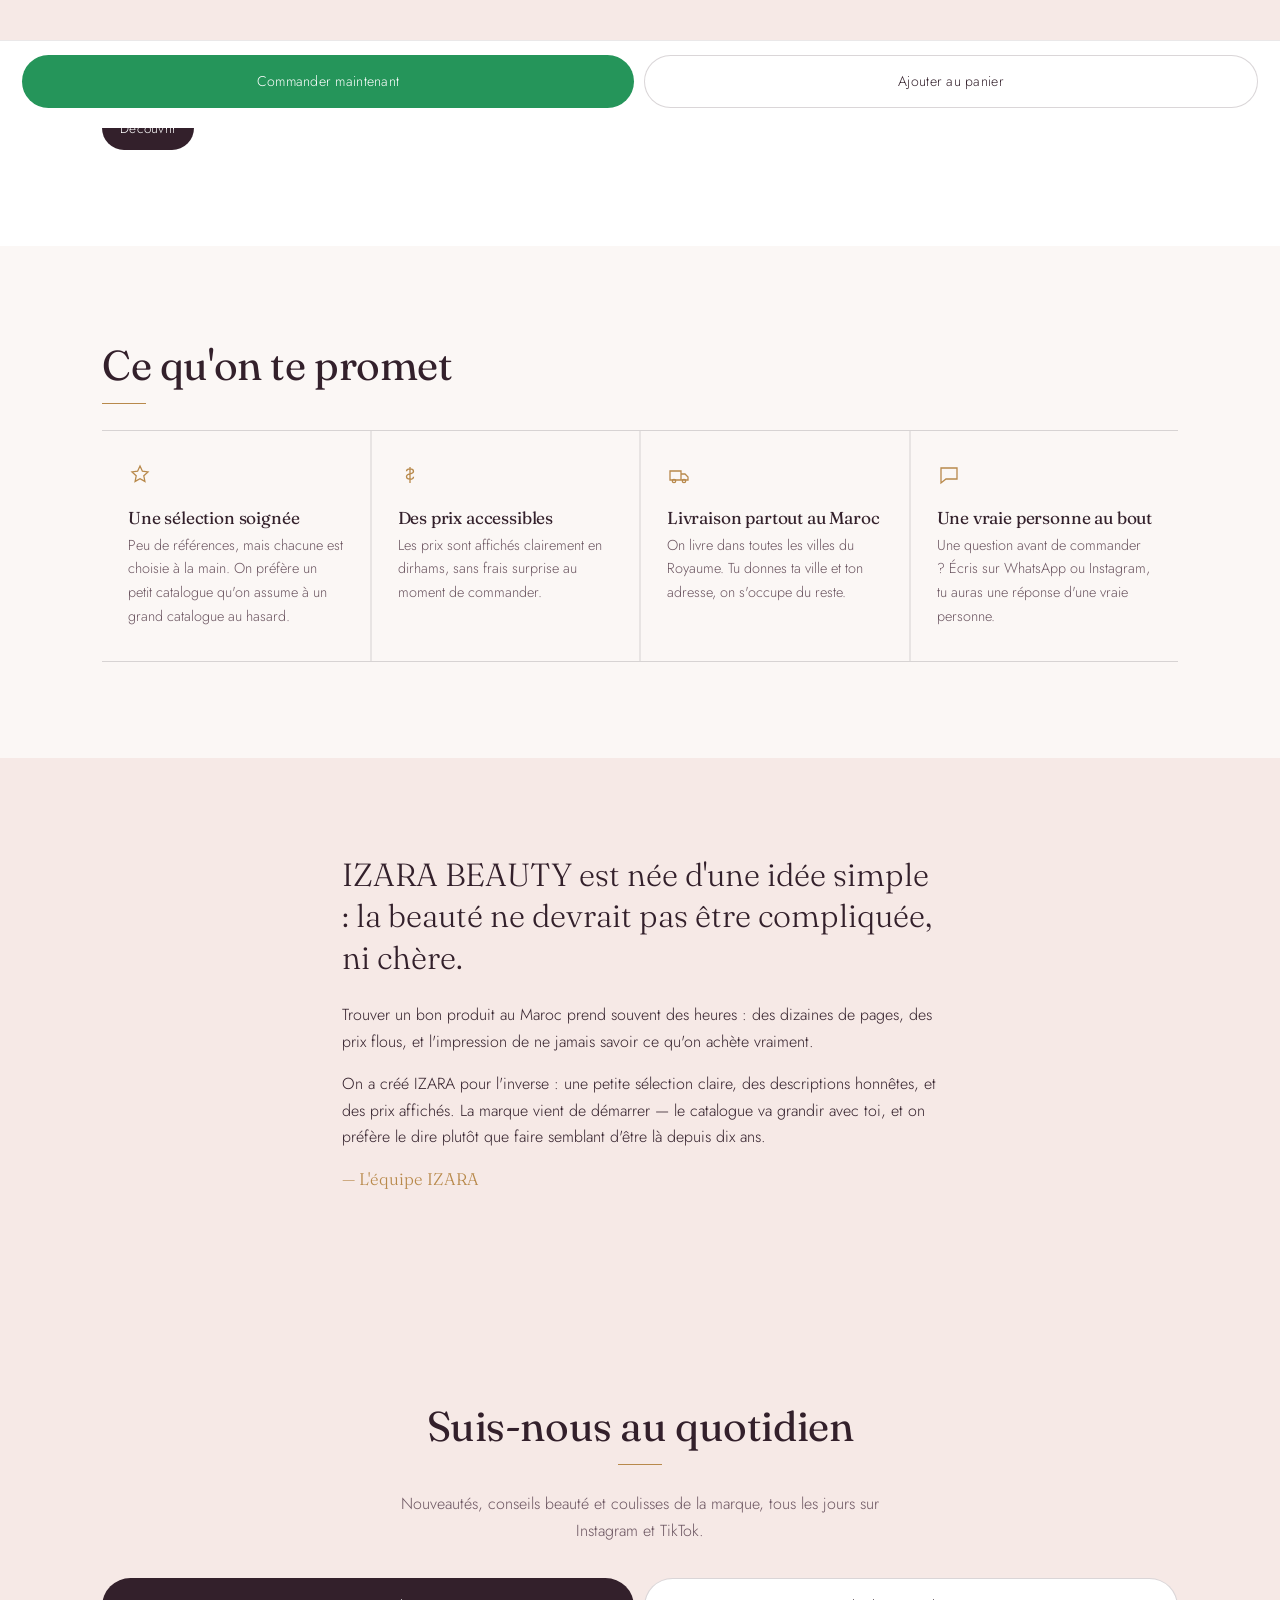
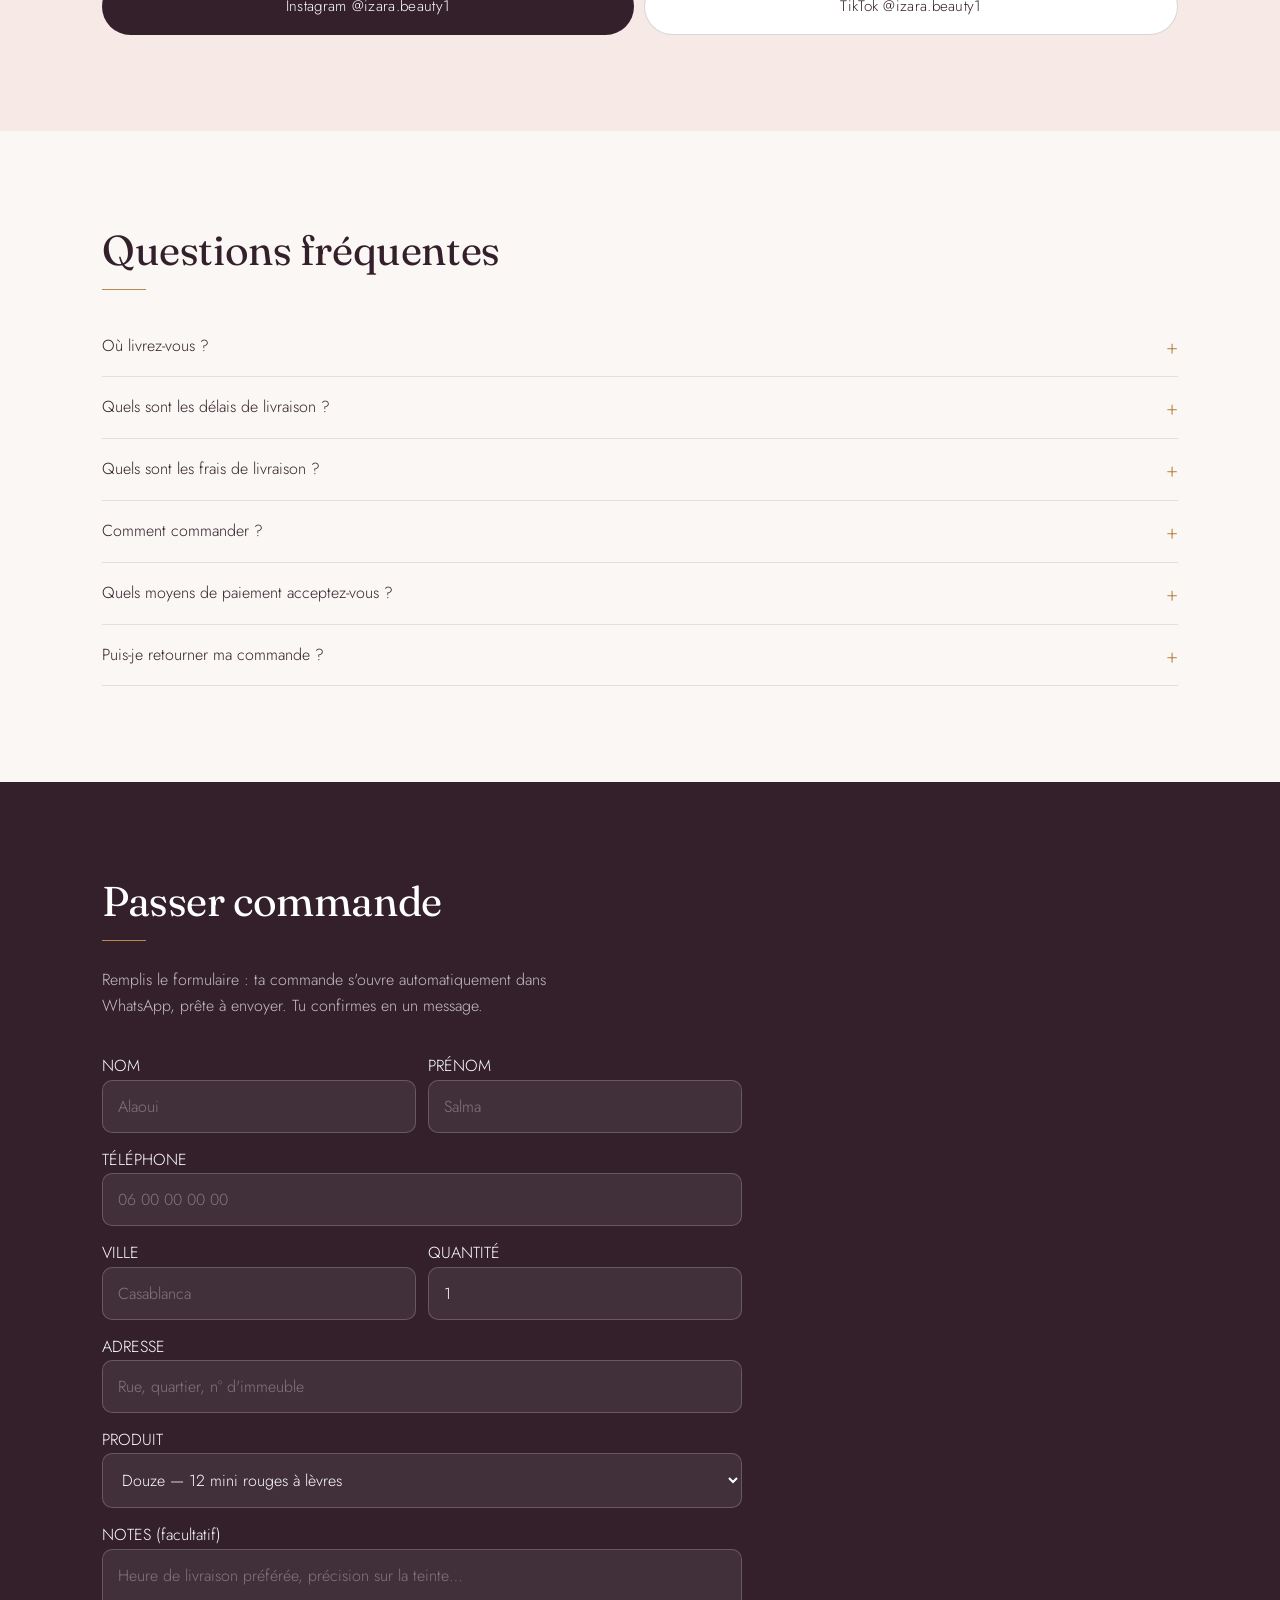
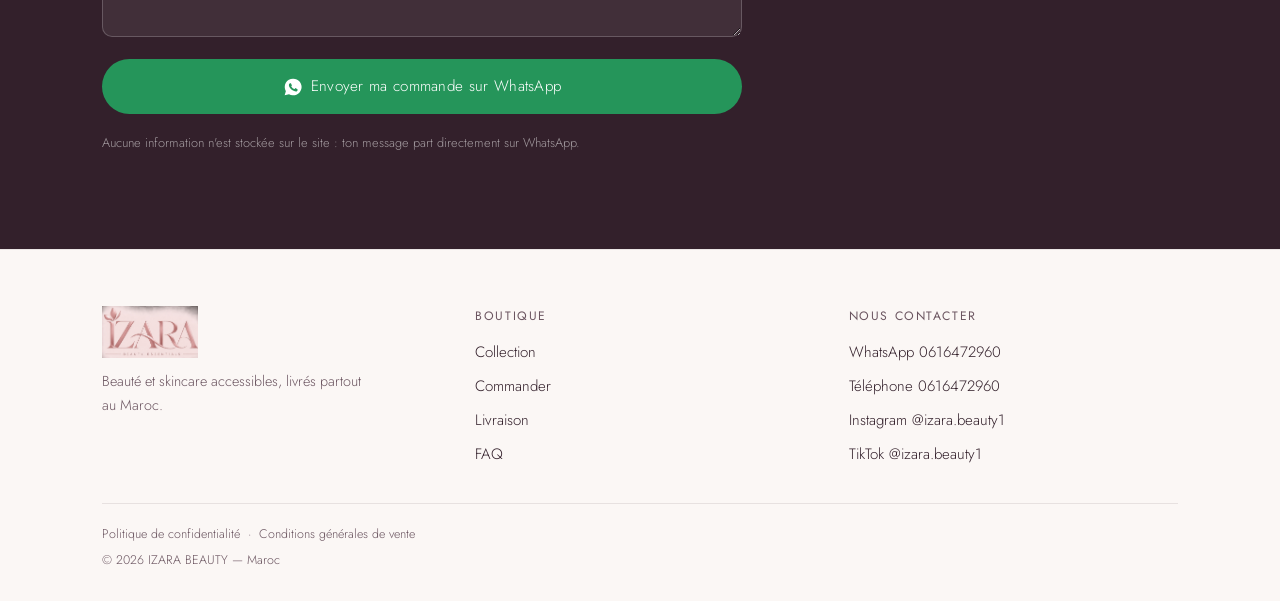
==== commit 79f89b10: "Afficher le logo dans le hero, supprimer l'encadré vide de "la marque" Le hero affiche maintenant le" ====
--- a/index.html
+++ b/index.html
@@ -368,7 +368,7 @@
   .hero-inner{display:grid;grid-template-columns:1fr 1fr;gap:56px;align-items:center;padding-top:76px}
   .hero-visuel{margin-top:0;aspect-ratio:3/4}
   .hero{padding-bottom:96px}
-  .histoire .wrap{display:grid;grid-template-columns:1fr 1fr;gap:60px;align-items:center}
+  .histoire .wrap{max-width:640px;margin-left:auto;margin-right:auto}
   .form{max-width:640px}
 }
 </style>
@@ -501,7 +501,6 @@
       <p>On a créé IZARA pour l'inverse : une petite sélection claire, des descriptions honnêtes, et des prix affichés. La marque vient de démarrer — le catalogue va grandir avec toi, et on préfère le dire plutôt que faire semblant d'être là depuis dix ans.</p>
       <p class="signature">— L'équipe IZARA</p>
     </div>
-    <div class="hero-visuel" id="visuel-histoire" style="aspect-ratio:4/5"></div>
   </div>
 </section>
 
@@ -699,8 +698,10 @@
 /* Laisse "" pour garder le fond rose provisoire.
    Mets "images/hero.jpg" quand tu auras ta photo. */
 const VISUELS = {
-  hero    : "",   // 👉 grande photo en haut du site
-  histoire: "",   // 👉 photo de la section "la marque"
+  // 👉 Réglé sur le logo pour l'instant (affiché en entier, sans recadrage).
+  //    Remplace par "images/hero.jpg" quand tu auras une vraie photo :
+  //    elle s'affichera alors recadrée en plein cadre, comme d'habitude.
+  hero: "logo.jpg",
 };
 
 /* --- C. TES PRODUITS ---------------------------------------------------- */
@@ -858,8 +859,10 @@
 document.getElementById('grille-nouveautes').innerHTML =
   NOUVEAUTES_VISIBLES.map((p,i)=>carte(p,i,'n')).join('');
 
-document.getElementById('visuel-hero').innerHTML = visuel(VISUELS.hero,'IZARA BEAUTY');
-document.getElementById('visuel-histoire').innerHTML = visuel(VISUELS.histoire,'La marque IZARA');
+/* Le logo s'affiche en entier (pas recadré comme une photo) ; une vraie photo, elle, remplit le cadre */
+document.getElementById('visuel-hero').innerHTML = (VISUELS.hero === "logo.jpg")
+  ? '<img src="logo.jpg" alt="IZARA BEAUTY" style="width:100%;height:100%;object-fit:contain;padding:14%">'
+  : visuel(VISUELS.hero,'IZARA BEAUTY');
 
 /* Section "Nos nouveautés" et grille Instagram : masquées si vides (voir tâche 4) */
 if(NOUVEAUTES_VISIBLES.length === 0){
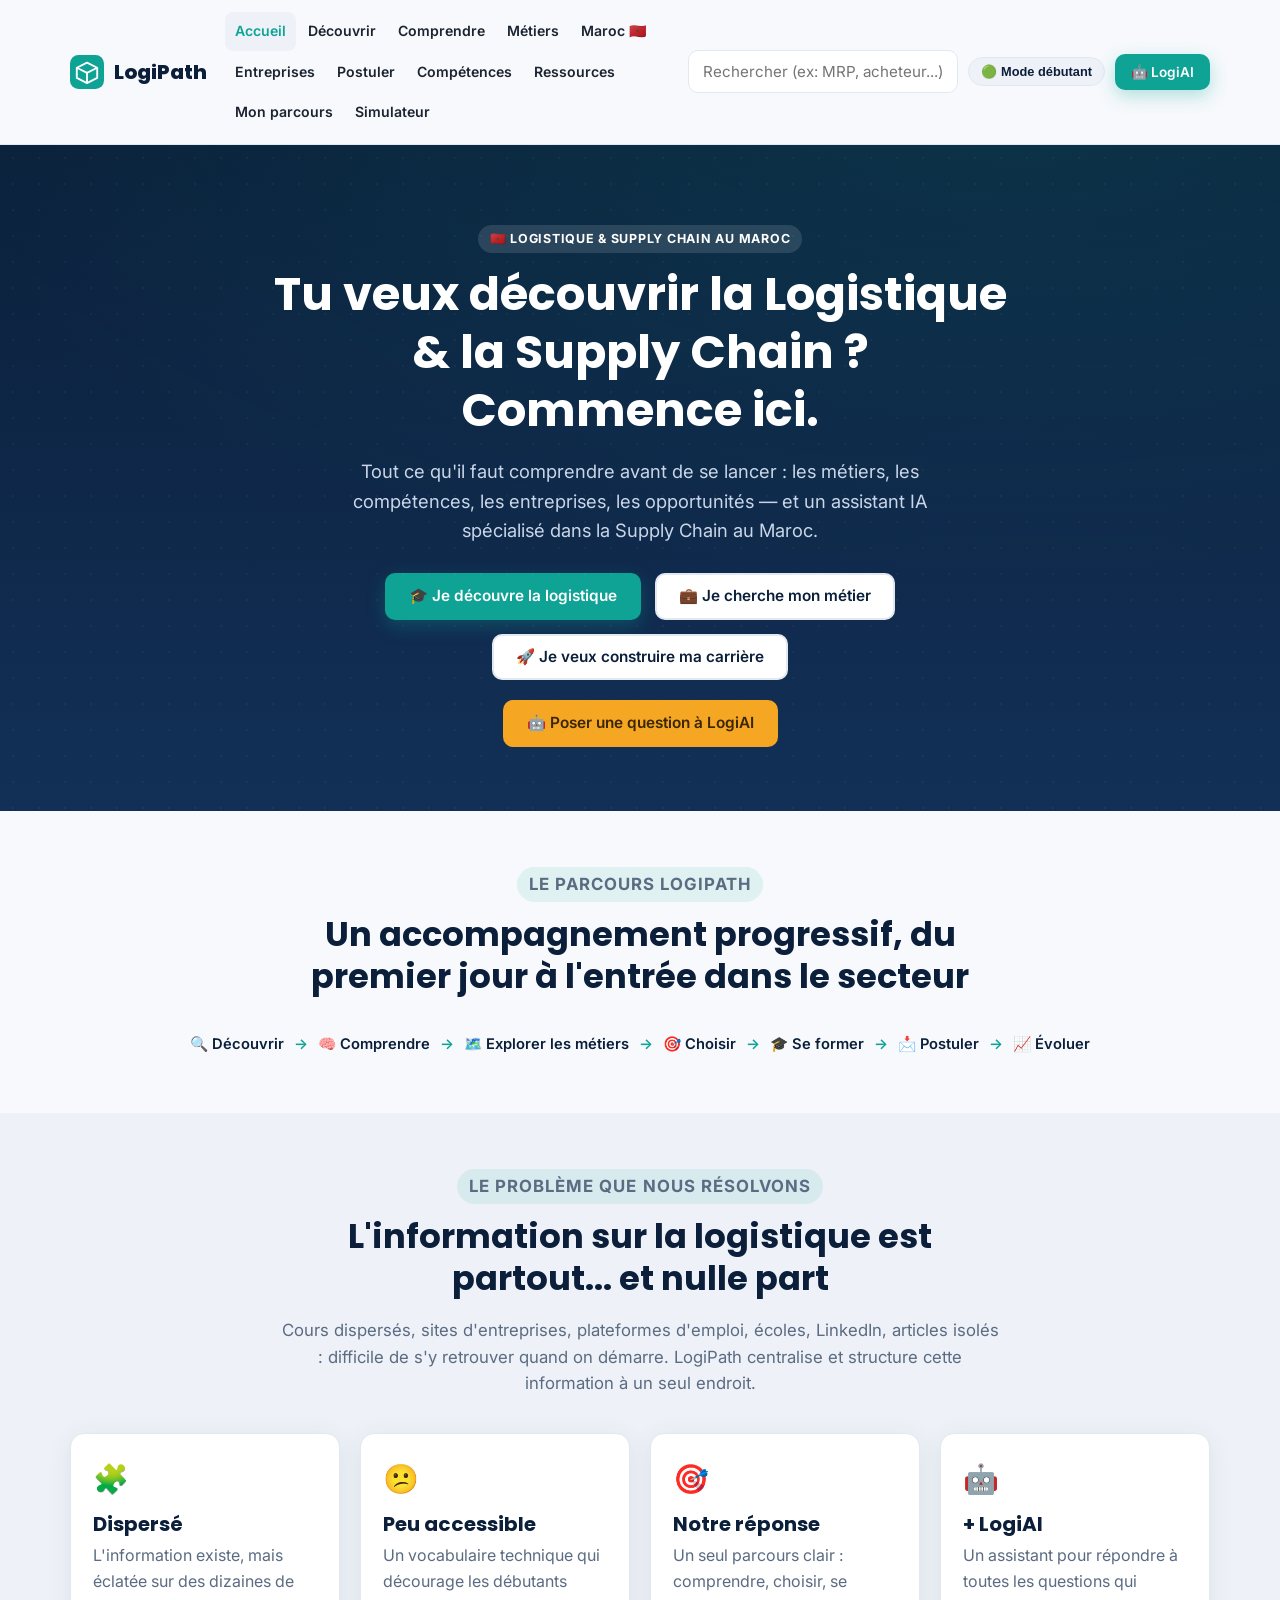
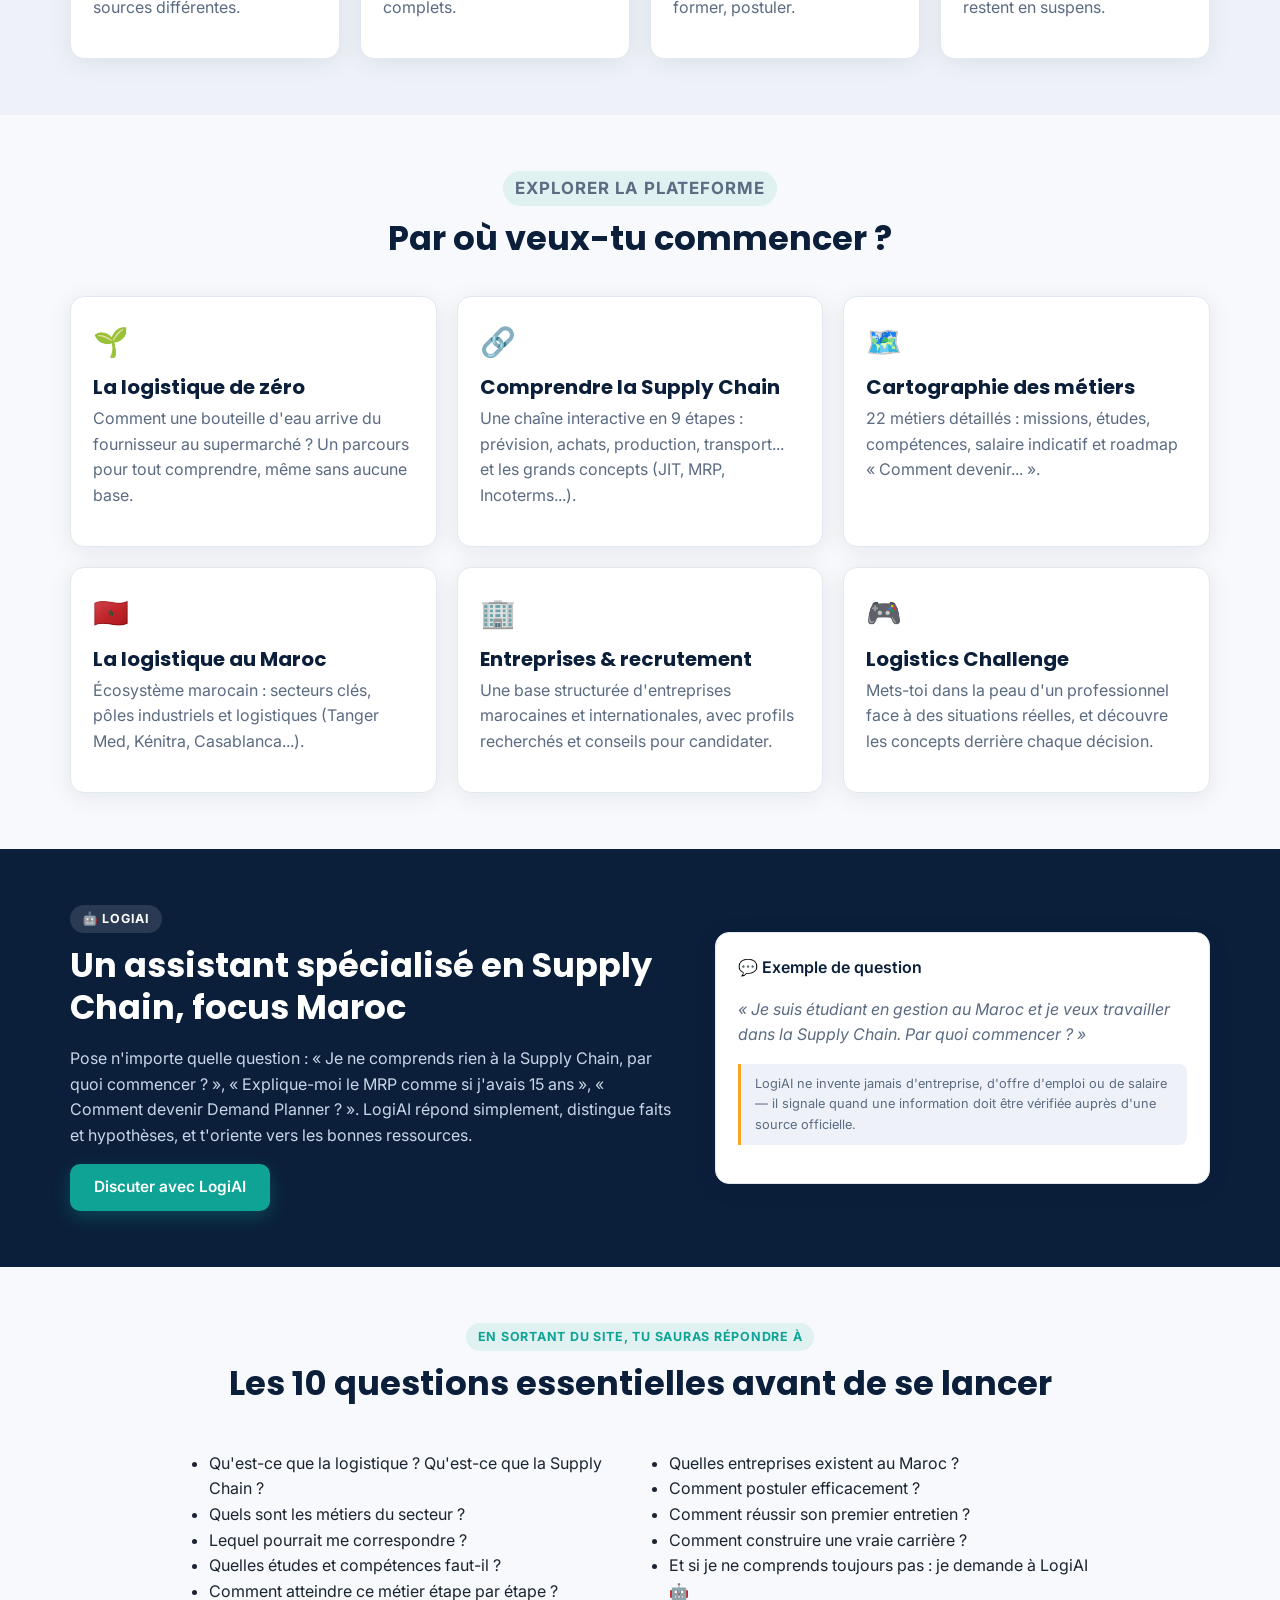
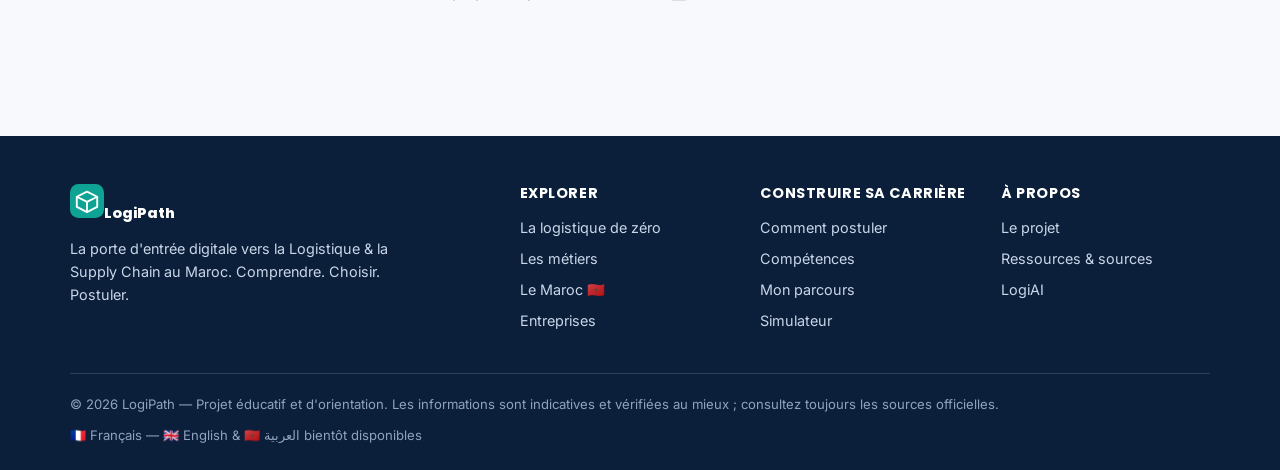
==== commit 08a9f0a7: "Remplacer le site par LogiPath, plateforme d'orientation Supply Chain Maroc MVP complet : parcours p" ====
--- a/index.html
+++ b/index.html
@@ -1,1092 +1,145 @@
- <!DOCTYPE html>
+<!doctype html>
 <html lang="fr">
 <head>
 <meta charset="UTF-8">
 <meta name="viewport" content="width=device-width, initial-scale=1">
+<title>LogiPath — Découvrir la Logistique &amp; la Supply Chain au Maroc</title>
+<meta name="description" content="LogiPath centralise tout ce qu'il faut savoir pour comprendre la logistique, choisir son métier, se former et postuler dans la Supply Chain au Maroc, avec l'assistant LogiAI.">
+<link rel="icon" href="assets/img/favicon.svg" type="image/svg+xml">
+<link rel="preconnect" href="https://fonts.googleapis.com">
+<link href="https://fonts.googleapis.com/css2?family=Inter:wght@400;500;600;700&family=Poppins:wght@600;700;800&display=swap" rel="stylesheet">
+<link rel="stylesheet" href="assets/css/style.css">
+</head>
+<body data-page="accueil">
+<header class="site-header" id="site-header"></header>
 
-<!-- ============================================================
-     IZARA BEAUTY — Site vitrine + commande WhatsApp
-     ------------------------------------------------------------
-     TOUT LE SITE EST DANS CE SEUL FICHIER.
-     Pour modifier le contenu, va dans la zone
-     "RÉGLAGES" plus bas (cherche le mot RÉGLAGES).
-     ============================================================ -->
-
-<title>IZARA BEAUTY — Beauté accessible au Maroc</title>
-
-<!-- 👉 À REMPLACER : le texte ci-dessous apparaît sur Google et quand tu partages le lien -->
-<meta name="description" content="IZARA BEAUTY — une sélection de produits beauté et skincare choisis avec soin, à prix accessibles, livrés partout au Maroc.">
-<meta property="og:title" content="IZARA BEAUTY">
-<meta property="og:description" content="Beauté accessible, livrée partout au Maroc.">
-<meta name="theme-color" content="#33202B">
-
-<link rel="preconnect" href="https://fonts.googleapis.com">
-<link rel="preconnect" href="https://fonts.gstatic.com" crossorigin>
-<link href="https://fonts.googleapis.com/css2?family=Fraunces:opsz,wght@9..144,400;9..144,500;9..144,600&family=Jost:wght@300;400;500&display=swap" rel="stylesheet">
-
-<style>
-/* ===========================================================
-   1. COULEURS ET POLICES
-   =========================================================== */
-:root{
-  --encre:#33202B;        /* aubergine profond : textes et boutons */
-  --encre-doux:#6B5560;   /* textes secondaires */
-  --rose:#F6E9E6;         /* fond rosé des sections */
-  --rose-fonce:#E4BFB9;   /* rose plus soutenu */
-  --sable:#FBF7F5;        /* fond très clair */
-  --or:#B8894B;           /* or chaud : petits détails */
-  --blanc:#FFFFFF;
-  --ombre:0 18px 40px -24px rgba(51,32,43,.35);
-  --arche:120px 120px 10px 10px / 90px 90px 6px 6px; /* forme d'arche */
-  --max:1120px;
-}
-
-*,*::before,*::after{box-sizing:border-box}
-html{scroll-behavior:smooth;-webkit-text-size-adjust:100%}
-body{
-  margin:0;
-  background:var(--blanc);
-  color:var(--encre);
-  font-family:'Jost',system-ui,-apple-system,sans-serif;
-  font-weight:300;
-  font-size:16px;
-  line-height:1.65;
-  overflow-x:hidden;
-}
-img{max-width:100%;display:block}
-button{font:inherit;color:inherit;cursor:pointer;border:0;background:none}
-a{color:inherit;text-decoration:none}
-
-h1,h2,h3{
-  font-family:'Fraunces',Georgia,serif;
-  font-weight:400;
-  line-height:1.14;
-  letter-spacing:-.01em;
-  margin:0;
-}
-h2{font-size:clamp(1.75rem,6.5vw,2.6rem)}
-h3{font-size:1.15rem}
-p{margin:0 0 1em}
-
-.wrap{width:100%;max-width:var(--max);margin:0 auto;padding:0 22px}
-section{padding:72px 0}
-.centre{text-align:center}
-
-/* Petit trait doré sous les titres de section */
-.titre-section{margin-bottom:14px}
-.trait{width:44px;height:1px;background:var(--or);margin:0 0 26px}
-.centre .trait{margin-left:auto;margin-right:auto}
-.intro{color:var(--encre-doux);max-width:56ch;margin-bottom:34px}
-.centre .intro{margin-left:auto;margin-right:auto}
-
-/* Boutons */
-.btn{
-  display:inline-flex;align-items:center;justify-content:center;gap:8px;
-  padding:15px 30px;border-radius:999px;
-  background:var(--encre);color:var(--blanc);
-  font-size:.95rem;letter-spacing:.02em;
-  transition:transform .18s ease,opacity .18s ease;
-  min-height:48px;
-}
-.btn:active{transform:scale(.97)}
-.btn-clair{background:var(--blanc);color:var(--encre);border:1px solid rgba(51,32,43,.18)}
-.btn-vert{background:#25955A;color:#fff}
-.btn-large{width:100%}
-:focus-visible{outline:2px solid var(--or);outline-offset:3px;border-radius:6px}
-
-/* ===========================================================
-   2. EN-TÊTE
-   =========================================================== */
-header{
-  position:sticky;top:0;z-index:60;
-  background:rgba(255,255,255,.92);
-  backdrop-filter:blur(12px);
-  border-bottom:1px solid rgba(51,32,43,.08);
-}
-.barre{display:flex;align-items:center;justify-content:space-between;height:62px}
-.logo{font-family:'Fraunces',serif;font-size:1.12rem;letter-spacing:.14em}
-.logo span{color:var(--or)}
-.logo img{height:44px;width:auto;display:block}
-.actions{display:flex;align-items:center;gap:6px}
-.icone{width:44px;height:44px;display:grid;place-items:center;position:relative}
-.pastille{
-  position:absolute;top:5px;right:4px;min-width:17px;height:17px;padding:0 4px;
-  background:var(--or);color:#fff;border-radius:999px;
-  font-size:.65rem;line-height:17px;text-align:center;display:none;
-}
-.pastille.on{display:block}
-nav.menu{
-  position:fixed;inset:62px 0 auto 0;background:var(--blanc);
-  border-bottom:1px solid rgba(51,32,43,.08);
-  padding:10px 22px 26px;display:none;z-index:59;
-}
-nav.menu.on{display:block}
-nav.menu a{display:block;padding:13px 0;border-bottom:1px solid rgba(51,32,43,.07);font-size:1.05rem}
-.liens-bureau{display:none}
-
-/* ===========================================================
-   3. HERO
-   =========================================================== */
-.hero{
-  position:relative;padding:0 0 64px;
-  background:linear-gradient(180deg,var(--sable) 0%,var(--rose) 100%);
-  overflow:hidden;
-}
-.hero-inner{padding-top:52px}
-.badge{
-  display:inline-block;padding:7px 15px;border:1px solid rgba(184,137,75,.45);
-  border-radius:999px;font-size:.72rem;letter-spacing:.13em;color:var(--or);
-  margin-bottom:22px;
-}
-.hero h1{font-size:clamp(2.6rem,13vw,4.6rem);letter-spacing:.01em}
-.hero h1 em{font-style:normal;display:block;font-size:.34em;letter-spacing:.34em;color:var(--encre-doux);margin-top:14px;font-family:'Jost',sans-serif;font-weight:300}
-.hero p.tagline{font-size:1.08rem;color:var(--encre-doux);max-width:34ch;margin:22px 0 30px}
-.hero-visuel{
-  margin-top:44px;position:relative;
-  border-radius:var(--arche);overflow:hidden;
-  box-shadow:var(--ombre);
-  aspect-ratio:4/5;background:var(--rose-fonce);
-}
-.hero-visuel img{width:100%;height:100%;object-fit:cover}
-
-/* Bandeau défilant sous le hero */
-.bandeau{background:var(--encre);color:#fff;padding:13px 0;overflow:hidden}
-.bandeau-piste{display:flex;gap:44px;white-space:nowrap;font-size:.74rem;letter-spacing:.2em;opacity:.9}
-
-/* ===========================================================
-   4. PRODUITS
-   =========================================================== */
-.grille{display:grid;grid-template-columns:repeat(2,1fr);gap:16px 12px}
-.carte{display:flex;flex-direction:column}
-.carte-photo{
-  position:relative;aspect-ratio:3/4;overflow:hidden;
-  border-radius:90px 90px 8px 8px / 70px 70px 5px 5px;
-  background:var(--rose);margin-bottom:12px;
-}
-.carte-photo img{width:100%;height:100%;object-fit:cover}
-.etiquette{
-  position:absolute;top:12px;left:12px;background:rgba(255,255,255,.94);
-  padding:5px 11px;border-radius:999px;font-size:.66rem;letter-spacing:.09em;color:var(--encre);
-}
-.carte h3{font-size:1.02rem;margin-bottom:3px}
-.carte .desc{font-size:.83rem;color:var(--encre-doux);line-height:1.5;margin:0 0 8px}
-.prix{font-family:'Fraunces',serif;font-size:1.02rem;margin-bottom:11px;display:block}
-.carte .btn{padding:11px 18px;font-size:.85rem;min-height:42px;align-self:flex-start}
-
-/* Placeholder photo (tant qu'il n'y a pas d'image) */
-.vide{
-  width:100%;height:100%;display:grid;place-content:center;gap:10px;justify-items:center;
-  background:linear-gradient(150deg,#F6E9E6 0%,#EAD3CE 55%,#E4BFB9 100%);
-  color:#8A6A73;text-align:center;padding:16px;
-}
-.vide svg{opacity:.5}
-.vide span{font-size:.68rem;letter-spacing:.12em;line-height:1.5}
-
-/* ===========================================================
-   5. POURQUOI NOUS
-   =========================================================== */
-.avantages{background:var(--sable)}
-.liste-avantages{display:grid;gap:2px;background:rgba(51,32,43,.09);border-top:1px solid rgba(51,32,43,.09);border-bottom:1px solid rgba(51,32,43,.09)}
-.avantage{background:var(--sable);padding:26px 4px}
-.avantage h3{margin-bottom:6px;font-size:1.08rem}
-.avantage p{font-size:.9rem;color:var(--encre-doux);margin:0;max-width:48ch}
-.avantage .ic{color:var(--or);margin-bottom:12px;display:block}
-
-/* ===========================================================
-   6. HISTOIRE
-   =========================================================== */
-.histoire{background:var(--rose)}
-.histoire .signature{font-family:'Fraunces',serif;font-size:1.05rem;color:var(--or)}
-.citation{
-  font-family:'Fraunces',serif;font-size:clamp(1.4rem,5.6vw,2rem);line-height:1.3;
-  margin:0 0 24px;
-}
-
-/* ===========================================================
-   7. RÉSEAUX SOCIAUX
-   =========================================================== */
-.grille-social{display:grid;grid-template-columns:repeat(2,1fr);gap:8px;margin-bottom:26px}
-.tuile-social{aspect-ratio:1;border-radius:6px;overflow:hidden;background:var(--rose)}
-.tuile-social img{width:100%;height:100%;object-fit:cover}
-.boutons-social{display:flex;flex-direction:column;gap:10px}
-
-/* ===========================================================
-   8. FAQ
-   =========================================================== */
-.faq{background:var(--sable)}
-.q{border-bottom:1px solid rgba(51,32,43,.12)}
-.q button{
-  width:100%;display:flex;justify-content:space-between;align-items:flex-start;gap:16px;
-  padding:19px 0;text-align:left;font-size:1rem;line-height:1.4;
-}
-.q .plus{flex:0 0 auto;color:var(--or);font-size:1.3rem;line-height:1;transition:transform .25s ease;margin-top:2px}
-.q[open-state="on"] .plus{transform:rotate(45deg)}
-.r{max-height:0;overflow:hidden;transition:max-height .3s ease}
-.r p{font-size:.92rem;color:var(--encre-doux);padding-bottom:19px;margin:0;max-width:60ch}
-.a-definir{color:var(--or);font-size:.78rem;letter-spacing:.06em;display:inline-block;margin-top:6px}
-
-/* ===========================================================
-   9. FORMULAIRE DE COMMANDE
-   =========================================================== */
-.commande{background:var(--encre);color:#fff}
-.commande h2,.commande .citation{color:#fff}
-.commande .intro{color:rgba(255,255,255,.72)}
-.commande .trait{background:var(--or)}
-.form{display:grid;gap:14px}
-.duo{display:grid;grid-template-columns:1fr 1fr;gap:12px}
-.champ{display:block}
-.champ label{display:block;font-size:.76rem;letter-spacing:.09em;color:rgba(255,255,255,.65);margin-bottom:7px}
-.champ input,.champ select,.champ textarea{
-  width:100%;padding:14px 15px;border-radius:10px;
-  background:rgba(255,255,255,.07);border:1px solid rgba(255,255,255,.2);
-  color:#fff;font-family:inherit;font-size:1rem;font-weight:300;
-}
-.champ textarea{min-height:88px;resize:vertical}
-.champ input::placeholder,.champ textarea::placeholder{color:rgba(255,255,255,.35)}
-.champ select option{background:#33202B;color:#fff}
-.note-form{font-size:.8rem;color:rgba(255,255,255,.55);margin:4px 0 0}
-
-/* ===========================================================
-   10. PANIER (volet latéral)
-   =========================================================== */
-.voile{position:fixed;inset:0;background:rgba(51,32,43,.45);z-index:80;display:none}
-.voile.on{display:block}
-.panier{
-  position:fixed;top:0;right:0;bottom:0;width:min(400px,100%);
-  background:var(--blanc);z-index:81;transform:translateX(100%);
-  transition:transform .3s ease;display:flex;flex-direction:column;
-}
-.panier.on{transform:translateX(0)}
-.panier-haut{display:flex;justify-content:space-between;align-items:center;padding:18px 22px;border-bottom:1px solid rgba(51,32,43,.1)}
-.panier-corps{flex:1;overflow-y:auto;padding:18px 22px}
-.panier-bas{padding:18px 22px 24px;border-top:1px solid rgba(51,32,43,.1);display:grid;gap:10px}
-.ligne{display:flex;gap:12px;align-items:center;padding:12px 0;border-bottom:1px solid rgba(51,32,43,.07)}
-.ligne .mini{width:56px;height:70px;border-radius:26px 26px 4px 4px;overflow:hidden;flex:0 0 auto;background:var(--rose)}
-.ligne .info{flex:1;min-width:0}
-.ligne .info strong{display:block;font-weight:400;font-size:.95rem}
-.ligne .info small{color:var(--encre-doux)}
-.qte{display:flex;align-items:center;gap:6px;margin-top:6px}
-.qte button{width:26px;height:26px;border:1px solid rgba(51,32,43,.2);border-radius:50%;line-height:1;display:grid;place-items:center}
-.total{display:flex;justify-content:space-between;font-family:'Fraunces',serif;font-size:1.15rem}
-.panier-vide{text-align:center;color:var(--encre-doux);padding:50px 10px;font-size:.95rem}
-
-/* ===========================================================
-   11. FICHE PRODUIT (fenêtre)
-   =========================================================== */
-.fiche{
-  position:fixed;left:0;right:0;bottom:0;max-height:92vh;overflow-y:auto;
-  background:var(--blanc);z-index:81;border-radius:22px 22px 0 0;
-  transform:translateY(100%);transition:transform .3s ease;padding:0;
-}
-.fiche.on{transform:translateY(0)}
-.fiche-photo{aspect-ratio:1;background:var(--rose);border-radius:22px 22px 0 0;overflow:hidden}
-.fiche-photo img{width:100%;height:100%;object-fit:cover}
-.fiche-txt{padding:22px}
-.fermer{position:absolute;top:14px;right:14px;width:38px;height:38px;border-radius:50%;background:rgba(255,255,255,.9);display:grid;place-items:center;z-index:2}
-
-/* Vignettes (petites photos cliquables sous la photo principale) */
-.fiche-vignettes{display:none;gap:8px;padding:12px 22px 0;overflow-x:auto}
-.vignette{flex:0 0 auto;width:56px;height:56px;border-radius:16px 16px 4px 4px;overflow:hidden;border:2px solid transparent;opacity:.55;transition:opacity .2s ease,border-color .2s ease}
-.vignette img{width:100%;height:100%;object-fit:cover}
-.vignette.on{opacity:1;border-color:var(--or)}
-
-/* Ligne prix + étiquette dorée */
-.fiche-prix-ligne{display:flex;align-items:center;gap:10px;flex-wrap:wrap;margin-bottom:14px}
-.fiche-prix-ligne .prix{display:inline;margin:0;font-size:clamp(1.6rem,7vw,2.1rem)}
-.etiquette-or{
-  display:none;background:var(--or);color:#fff;padding:5px 12px;border-radius:999px;
-  font-size:.66rem;letter-spacing:.09em;text-transform:uppercase;
-}
-
-/* Bloc de confiance (mêmes garanties pour tous les produits) */
-.confiance{list-style:none;margin:18px 0;padding:16px 0;display:grid;gap:11px;border-top:1px solid rgba(51,32,43,.1);border-bottom:1px solid rgba(51,32,43,.1)}
-.confiance li{display:flex;align-items:flex-start;gap:10px;font-size:.9rem;color:var(--encre-doux)}
-.confiance .coche{color:var(--or);flex:0 0 auto;font-weight:500}
-
-/* FAQ propre au produit ouvert (masquée si le produit n'en a pas) */
-.fiche-faq{display:none;margin-top:6px}
-.fiche-faq .q{border-bottom:1px solid rgba(51,32,43,.12)}
-
-/* Barre d'action collée en bas pendant le défilement de la fiche */
-.fiche-actions{
-  position:sticky;bottom:0;left:0;right:0;display:flex;gap:10px;
-  padding:14px 22px 20px;background:var(--blanc);border-top:1px solid rgba(51,32,43,.1);
-}
-.fiche-actions .btn{flex:1;padding:14px 10px;font-size:.88rem}
-
-/* ===========================================================
-   12. PIED DE PAGE
-   =========================================================== */
-footer{background:var(--sable);padding:56px 0 30px;border-top:1px solid rgba(51,32,43,.08)}
-.cols{display:grid;gap:32px;margin-bottom:36px}
-footer h4{font-size:.76rem;letter-spacing:.13em;color:var(--encre-doux);margin:0 0 14px;font-weight:400}
-footer li{list-style:none}
-footer ul{margin:0;padding:0;display:grid;gap:9px;font-size:.94rem}
-.bas{border-top:1px solid rgba(51,32,43,.1);padding-top:20px;font-size:.78rem;color:var(--encre-doux);display:grid;gap:6px}
-
-/* Bouton WhatsApp flottant */
-.flottant{
-  position:fixed;right:16px;bottom:16px;z-index:70;
-  width:56px;height:56px;border-radius:50%;background:#25955A;
-  display:grid;place-items:center;box-shadow:0 10px 26px -8px rgba(0,0,0,.45);
-}
-
-/* ===========================================================
-   13. ANIMATION D'OUVERTURE (hero uniquement)
-   =========================================================== */
-.anim{opacity:0;transform:translateY(14px);animation:entree .8s cubic-bezier(.22,1,.36,1) forwards}
-.anim:nth-child(1){animation-delay:.05s}
-.anim:nth-child(2){animation-delay:.15s}
-.anim:nth-child(3){animation-delay:.25s}
-.anim:nth-child(4){animation-delay:.35s}
-.anim:nth-child(5){animation-delay:.45s}
-@keyframes entree{to{opacity:1;transform:none}}
-@media (prefers-reduced-motion:reduce){
-  *{animation:none!important;transition:none!important}
-  html{scroll-behavior:auto}
-  .anim{opacity:1;transform:none}
-}
-
-/* ===========================================================
-   14. GRANDS ÉCRANS
-   =========================================================== */
-@media(min-width:700px){
-  section{padding:96px 0}
-  .grille{grid-template-columns:repeat(3,1fr);gap:34px 24px}
-  .grille-social{grid-template-columns:repeat(4,1fr)}
-  .liste-avantages{grid-template-columns:repeat(2,1fr)}
-  .avantage{padding:32px 26px}
-  .cols{grid-template-columns:repeat(3,1fr);gap:44px}
-  .boutons-social{flex-direction:row}
-  .boutons-social .btn{flex:1}
-}
-@media(min-width:960px){
-  .liens-bureau{display:flex;gap:30px;font-size:.92rem}
-  .icone.burger{display:none}
-  .grille{grid-template-columns:repeat(4,1fr)}
-  .liste-avantages{grid-template-columns:repeat(4,1fr)}
-  .hero-inner{display:grid;grid-template-columns:1fr 1fr;gap:56px;align-items:center;padding-top:76px}
-  .hero-visuel{margin-top:0;aspect-ratio:3/4}
-  .hero{padding-bottom:96px}
-  .histoire .wrap{max-width:640px;margin-left:auto;margin-right:auto}
-  .form{max-width:640px}
-}
-</style>
-</head>
-
-<body>
-
-<!-- =========================================================
-     EN-TÊTE
-     ========================================================= -->
-<header>
-  <div class="wrap barre">
-    <!-- 👉 Pour changer de logo plus tard, remplace le fichier logo.jpg par le tien (même nom) -->
-    <a href="#top" class="logo"><img src="logo.jpg" alt="IZARA BEAUTY"></a>
-
-    <div class="liens-bureau">
-      <a href="#collection">Collection</a>
-      <a href="#nouveautes">Nouveautés</a>
-      <a href="#histoire">La marque</a>
-      <a href="#faq">FAQ</a>
-      <a href="#commander">Commander</a>
+<section class="hero">
+  <div class="container hero-inner">
+    <p class="eyebrow" style="background:rgba(255,255,255,.12); color:#fff;">🇲🇦 Logistique &amp; Supply Chain au Maroc</p>
+    <h1>Tu veux découvrir la Logistique &amp; la Supply Chain ?<br>Commence ici.</h1>
+    <p class="lead">Tout ce qu'il faut comprendre avant de se lancer : les métiers, les compétences, les entreprises, les opportunités — et un assistant IA spécialisé dans la Supply Chain au Maroc.</p>
+    <div class="hero-actions">
+      <a href="decouvrir.html" class="btn btn-primary">🎓 Je découvre la logistique</a>
+      <a href="metiers.html" class="btn btn-outline" style="background:#fff;">💼 Je cherche mon métier</a>
+      <a href="parcours.html" class="btn btn-outline" style="background:#fff;">🚀 Je veux construire ma carrière</a>
     </div>
-
-    <div class="actions">
-      <button class="icone" id="btn-panier" aria-label="Ouvrir le panier">
-        <svg width="21" height="21" viewBox="0 0 24 24" fill="none" stroke="currentColor" stroke-width="1.4"><path d="M6 8h12l-1 12H7L6 8Z"/><path d="M9 8V6a3 3 0 0 1 6 0v2"/></svg>
-        <span class="pastille" id="compteur">0</span>
-      </button>
-      <button class="icone burger" id="btn-menu" aria-label="Ouvrir le menu">
-        <svg width="22" height="22" viewBox="0 0 24 24" stroke="currentColor" stroke-width="1.4"><path d="M4 8h16M4 16h16"/></svg>
-      </button>
-    </div>
-  </div>
-
-  <nav class="menu" id="menu">
-    <a href="#collection">Collection</a>
-    <a href="#nouveautes">Nos nouveautés</a>
-    <a href="#histoire">La marque</a>
-    <a href="#social">Instagram &amp; TikTok</a>
-    <a href="#faq">Questions fréquentes</a>
-    <a href="#commander">Commander</a>
-  </nav>
-</header>
-
-<main id="top">
-
-<!-- =========================================================
-     1. HERO
-     ========================================================= -->
-<section class="hero">
-  <div class="wrap hero-inner">
-    <div>
-      <span class="badge anim">NOUVELLE MARQUE MAROCAINE</span>
-      <h1 class="anim">Izara<em>BEAUTY</em></h1>
-      <!-- 👉 À REMPLACER si tu veux une autre phrase d'accroche -->
-      <p class="tagline anim">Une sélection de produits beauté et skincare choisis avec soin, à des prix qui restent accessibles.</p>
-      <a href="#collection" class="btn anim">Découvrir la collection</a>
-    </div>
-
-    <!-- 👉 PHOTO PRINCIPALE : remplace "" par "images/hero.jpg" dans les RÉGLAGES (VISUELS.hero) -->
-    <div class="hero-visuel anim" id="visuel-hero"></div>
-  </div>
-</section>
-
-<div class="bandeau">
-  <div class="wrap bandeau-piste">
-    <span>LIVRAISON PARTOUT AU MAROC</span>
-    <span>·</span>
-    <span>PAIEMENT CASH OU VIREMENT</span>
-    <span>·</span>
-    <span>COMMANDE PAR WHATSAPP</span>
-  </div>
-</div>
-
-<!-- =========================================================
-     2. COLLECTION
-     ========================================================= -->
-<section id="collection">
-  <div class="wrap">
-    <h2 class="titre-section">La collection</h2>
-    <div class="trait"></div>
-    <p class="intro">Chaque produit est choisi un par un, testé, et retenu seulement s'il tient ses promesses. La collection s'agrandit petit à petit.</p>
-    <div class="grille" id="grille-collection"></div>
-  </div>
-</section>
-
-<!-- =========================================================
-     3. POURQUOI NOUS
-     ========================================================= -->
-<section class="avantages">
-  <div class="wrap">
-    <h2 class="titre-section">Ce qu'on te promet</h2>
-    <div class="trait"></div>
-  </div>
-  <div class="wrap">
-    <div class="liste-avantages">
-      <div class="avantage">
-        <span class="ic"><svg width="24" height="24" viewBox="0 0 24 24" fill="none" stroke="currentColor" stroke-width="1.3"><path d="m12 3 2.4 5.2 5.6.7-4.2 3.9 1.1 5.6L12 15.7 7.1 18.4l1.1-5.6L4 8.9l5.6-.7L12 3Z"/></svg></span>
-        <h3>Une sélection soignée</h3>
-        <p>Peu de références, mais chacune est choisie à la main. On préfère un petit catalogue qu'on assume à un grand catalogue au hasard.</p>
-      </div>
-      <div class="avantage">
-        <span class="ic"><svg width="24" height="24" viewBox="0 0 24 24" fill="none" stroke="currentColor" stroke-width="1.3"><path d="M12 4v16M8.5 8.2c0-1.5 1.6-2.4 3.5-2.4s3.5.9 3.5 2.4-1.6 2.3-3.5 2.7-3.5 1.2-3.5 2.7 1.6 2.6 3.5 2.6 3.5-1 3.5-2.5"/></svg></span>
-        <h3>Des prix accessibles</h3>
-        <p>Les prix sont affichés clairement en dirhams, sans frais surprise au moment de commander.</p>
-      </div>
-      <div class="avantage">
-        <span class="ic"><svg width="24" height="24" viewBox="0 0 24 24" fill="none" stroke="currentColor" stroke-width="1.3"><path d="M3 8h11v9H3zM14 11h4l3 3v3h-7z"/><circle cx="7" cy="18" r="1.7"/><circle cx="17" cy="18" r="1.7"/></svg></span>
-        <h3>Livraison partout au Maroc</h3>
-        <p>On livre dans toutes les villes du Royaume. Tu donnes ta ville et ton adresse, on s'occupe du reste.</p>
-      </div>
-      <div class="avantage">
-        <span class="ic"><svg width="24" height="24" viewBox="0 0 24 24" fill="none" stroke="currentColor" stroke-width="1.3"><path d="M4 5h16v11H9l-5 4z"/></svg></span>
-        <h3>Une vraie personne au bout</h3>
-        <p>Une question avant de commander ? Écris sur WhatsApp ou Instagram, tu auras une réponse d'une vraie personne.</p>
-      </div>
+    <div class="hero-ai">
+      <a href="logiai.html" class="btn btn-amber">🤖 Poser une question à LogiAI</a>
     </div>
   </div>
 </section>
 
-<!-- =========================================================
-     4. HISTOIRE DE LA MARQUE
-     ========================================================= -->
-<section class="histoire" id="histoire">
-  <div class="wrap">
-    <div>
-      <!-- 👉 À REMPLACER : écris ton histoire ici, avec tes propres mots -->
-      <p class="citation">IZARA BEAUTY est née d'une idée simple : la beauté ne devrait pas être compliquée, ni chère.</p>
-      <p>Trouver un bon produit au Maroc prend souvent des heures : des dizaines de pages, des prix flous, et l'impression de ne jamais savoir ce qu'on achète vraiment.</p>
-      <p>On a créé IZARA pour l'inverse : une petite sélection claire, des descriptions honnêtes, et des prix affichés. La marque vient de démarrer — le catalogue va grandir avec toi, et on préfère le dire plutôt que faire semblant d'être là depuis dix ans.</p>
-      <p class="signature">— L'équipe IZARA</p>
+<section>
+  <div class="container">
+    <div class="section-head">
+      <p class="eyebrow">Le parcours LogiPath</p>
+      <h2>Un accompagnement progressif, du premier jour à l'entrée dans le secteur</h2>
+    </div>
+    <div class="path-steps">
+      <span>🔍 Découvrir</span><span class="sep">→</span>
+      <span>🧠 Comprendre</span><span class="sep">→</span>
+      <span>🗺️ Explorer les métiers</span><span class="sep">→</span>
+      <span>🎯 Choisir</span><span class="sep">→</span>
+      <span>🎓 Se former</span><span class="sep">→</span>
+      <span>📩 Postuler</span><span class="sep">→</span>
+      <span>📈 Évoluer</span>
     </div>
   </div>
 </section>
 
-<!-- =========================================================
-     5. NOUVEAUTÉS
-     ========================================================= -->
-<section id="nouveautes">
-  <div class="wrap">
-    <h2 class="titre-section">Nos nouveautés</h2>
-    <div class="trait"></div>
-    <p class="intro">Les dernières références arrivées dans la boutique.</p>
-    <div class="grille" id="grille-nouveautes"></div>
-  </div>
-</section>
-
-<!-- =========================================================
-     6. RÉSEAUX SOCIAUX
-     ========================================================= -->
-<section id="social" style="background:var(--rose)">
-  <div class="wrap centre">
-    <h2 class="titre-section">Suis-nous au quotidien</h2>
-    <div class="trait"></div>
-    <p class="intro">Nouveautés, conseils beauté et coulisses de la marque, tous les jours sur Instagram et TikTok.</p>
-    <div class="grille-social" id="grille-social"></div>
-    <div class="boutons-social">
-      <a class="btn" id="lien-insta" target="_blank" rel="noopener">Instagram @izara.beauty1</a>
-      <a class="btn btn-clair" id="lien-tiktok" target="_blank" rel="noopener">TikTok @izara.beauty1</a>
+<section style="background:var(--bg-alt);">
+  <div class="container">
+    <div class="section-head">
+      <p class="eyebrow">Le problème que nous résolvons</p>
+      <h2>L'information sur la logistique est partout... et nulle part</h2>
+      <p>Cours dispersés, sites d'entreprises, plateformes d'emploi, écoles, LinkedIn, articles isolés : difficile de s'y retrouver quand on démarre. LogiPath centralise et structure cette information à un seul endroit.</p>
+    </div>
+    <div class="grid grid-4">
+      <div class="card"><span class="icon">🧩</span><h3>Dispersé</h3><p class="muted">L'information existe, mais éclatée sur des dizaines de sources différentes.</p></div>
+      <div class="card"><span class="icon">😕</span><h3>Peu accessible</h3><p class="muted">Un vocabulaire technique qui décourage les débutants complets.</p></div>
+      <div class="card"><span class="icon">🎯</span><h3>Notre réponse</h3><p class="muted">Un seul parcours clair : comprendre, choisir, se former, postuler.</p></div>
+      <div class="card"><span class="icon">🤖</span><h3>+ LogiAI</h3><p class="muted">Un assistant pour répondre à toutes les questions qui restent en suspens.</p></div>
     </div>
   </div>
 </section>
 
-<!-- =========================================================
-     7. FAQ
-     ========================================================= -->
-<section class="faq" id="faq">
-  <div class="wrap">
-    <h2 class="titre-section">Questions fréquentes</h2>
-    <div class="trait"></div>
-    <div id="liste-faq"></div>
-  </div>
-</section>
-
-<!-- =========================================================
-     8. COMMANDER
-     ========================================================= -->
-<section class="commande" id="commander">
-  <div class="wrap">
-    <h2 class="titre-section">Passer commande</h2>
-    <div class="trait"></div>
-    <p class="intro">Remplis le formulaire : ta commande s'ouvre automatiquement dans WhatsApp, prête à envoyer. Tu confirmes en un message.</p>
-
-    <div class="form">
-      <div class="duo">
-        <label class="champ"><span>NOM</span><input id="f-nom" type="text" placeholder="Alaoui" autocomplete="family-name"></label>
-        <label class="champ"><span>PRÉNOM</span><input id="f-prenom" type="text" placeholder="Salma" autocomplete="given-name"></label>
-      </div>
-      <label class="champ"><span>TÉLÉPHONE</span><input id="f-tel" type="tel" placeholder="06 00 00 00 00" autocomplete="tel"></label>
-      <div class="duo">
-        <label class="champ"><span>VILLE</span><input id="f-ville" type="text" placeholder="Casablanca" autocomplete="address-level2"></label>
-        <label class="champ"><span>QUANTITÉ</span><input id="f-qte" type="number" min="1" value="1"></label>
-      </div>
-      <label class="champ"><span>ADRESSE</span><input id="f-adresse" type="text" placeholder="Rue, quartier, n° d'immeuble" autocomplete="street-address"></label>
-      <label class="champ"><span>PRODUIT</span><select id="f-produit"></select></label>
-      <label class="champ"><span>NOTES (facultatif)</span><textarea id="f-notes" placeholder="Heure de livraison préférée, précision sur la teinte…"></textarea></label>
-
-      <button class="btn btn-vert btn-large" id="btn-envoyer">
-        <svg width="20" height="20" viewBox="0 0 24 24" fill="currentColor"><path d="M12 2a10 10 0 0 0-8.6 15L2 22l5.2-1.4A10 10 0 1 0 12 2Zm5.5 14.1c-.2.6-1.2 1.2-1.7 1.2-.5.1-1 .1-1.6-.1-.4-.1-.9-.3-1.5-.6-2.7-1.2-4.4-3.9-4.6-4.1-.1-.2-1-1.4-1-2.6s.6-1.8.9-2.1c.2-.2.5-.3.7-.3h.5c.2 0 .4 0 .6.5l.8 1.9c.1.2 0 .4-.1.5l-.4.5c-.1.2-.3.3-.1.6.1.3.6 1.1 1.4 1.7 1 .8 1.7 1 2 1.2.2.1.4.1.5-.1l.7-.8c.2-.2.3-.2.6-.1l1.8.9c.3.1.4.2.5.3 0 .1 0 .6-.2 1.1Z"/></svg>
-        Envoyer ma commande sur WhatsApp
-      </button>
-      <p class="note-form">Aucune information n'est stockée sur le site : ton message part directement sur WhatsApp.</p>
+<section>
+  <div class="container">
+    <div class="section-head">
+      <p class="eyebrow">Explorer la plateforme</p>
+      <h2>Par où veux-tu commencer ?</h2>
+    </div>
+    <div class="grid grid-3">
+      <a href="decouvrir.html" class="card clickable">
+        <span class="icon">🌱</span><h3>La logistique de zéro</h3>
+        <p class="muted">Comment une bouteille d'eau arrive du fournisseur au supermarché ? Un parcours pour tout comprendre, même sans aucune base.</p>
+      </a>
+      <a href="comprendre.html" class="card clickable">
+        <span class="icon">🔗</span><h3>Comprendre la Supply Chain</h3>
+        <p class="muted">Une chaîne interactive en 9 étapes : prévision, achats, production, transport... et les grands concepts (JIT, MRP, Incoterms...).</p>
+      </a>
+      <a href="metiers.html" class="card clickable">
+        <span class="icon">🗺️</span><h3>Cartographie des métiers</h3>
+        <p class="muted">22 métiers détaillés : missions, études, compétences, salaire indicatif et roadmap « Comment devenir... ».</p>
+      </a>
+      <a href="maroc.html" class="card clickable">
+        <span class="icon">🇲🇦</span><h3>La logistique au Maroc</h3>
+        <p class="muted">Écosystème marocain : secteurs clés, pôles industriels et logistiques (Tanger Med, Kénitra, Casablanca...).</p>
+      </a>
+      <a href="entreprises.html" class="card clickable">
+        <span class="icon">🏢</span><h3>Entreprises &amp; recrutement</h3>
+        <p class="muted">Une base structurée d'entreprises marocaines et internationales, avec profils recherchés et conseils pour candidater.</p>
+      </a>
+      <a href="simulateur.html" class="card clickable">
+        <span class="icon">🎮</span><h3>Logistics Challenge</h3>
+        <p class="muted">Mets-toi dans la peau d'un professionnel face à des situations réelles, et découvre les concepts derrière chaque décision.</p>
+      </a>
     </div>
   </div>
 </section>
 
-</main>
-
-<!-- =========================================================
-     9. PIED DE PAGE
-     ========================================================= -->
-<footer>
-  <div class="wrap">
-    <div class="cols">
-      <div>
-        <div class="logo" style="margin-bottom:12px"><img src="logo.jpg" alt="IZARA BEAUTY" style="height:52px"></div>
-        <p style="font-size:.9rem;color:var(--encre-doux);max-width:34ch">Beauté et skincare accessibles, livrés partout au Maroc.</p>
-      </div>
-      <div>
-        <h4>BOUTIQUE</h4>
-        <ul>
-          <li><a href="#collection">Collection</a></li>
-          <li><a href="#nouveautes">Nos nouveautés</a></li>
-          <li><a href="#commander">Commander</a></li>
-          <li><a href="#faq">Livraison</a></li>
-          <li><a href="#faq">FAQ</a></li>
-        </ul>
-      </div>
-      <div>
-        <h4>NOUS CONTACTER</h4>
-        <ul id="liens-contact"></ul>
-      </div>
+<section style="background:var(--navy); color:#fff;">
+  <div class="container two-col">
+    <div>
+      <p class="eyebrow" style="background:rgba(255,255,255,.12); color:#fff;">🤖 LogiAI</p>
+      <h2 style="color:#fff;">Un assistant spécialisé en Supply Chain, focus Maroc</h2>
+      <p style="color:#C9D6E8;">Pose n'importe quelle question : « Je ne comprends rien à la Supply Chain, par quoi commencer ? », « Explique-moi le MRP comme si j'avais 15 ans », « Comment devenir Demand Planner ? ». LogiAI répond simplement, distingue faits et hypothèses, et t'oriente vers les bonnes ressources.</p>
+      <a href="logiai.html" class="btn btn-primary">Discuter avec LogiAI</a>
     </div>
-    <div class="bas">
-      <div>
-        <!-- 👉 À REMPLACER plus tard par tes vraies pages -->
-        <a href="#" onclick="alert('Page à rédiger : politique de confidentialité.');return false">Politique de confidentialité</a>
-        &nbsp;·&nbsp;
-        <a href="#" onclick="alert('Page à rédiger : conditions générales de vente.');return false">Conditions générales de vente</a>
-      </div>
-      <div>© <span id="annee"></span> IZARA BEAUTY — Maroc</div>
+    <div class="card" style="background:#fff;">
+      <p style="font-weight:600; color:var(--navy);">💬 Exemple de question</p>
+      <p class="muted" style="font-style:italic;">« Je suis étudiant en gestion au Maroc et je veux travailler dans la Supply Chain. Par quoi commencer ? »</p>
+      <div class="source-note">LogiAI ne invente jamais d'entreprise, d'offre d'emploi ou de salaire — il signale quand une information doit être vérifiée auprès d'une source officielle.</div>
     </div>
   </div>
-</footer>
+</section>
 
-<!-- Bouton WhatsApp flottant -->
-<a class="flottant" id="flottant" target="_blank" rel="noopener" aria-label="Nous écrire sur WhatsApp">
-  <svg width="28" height="28" viewBox="0 0 24 24" fill="#fff"><path d="M12 2a10 10 0 0 0-8.6 15L2 22l5.2-1.4A10 10 0 1 0 12 2Zm5.5 14.1c-.2.6-1.2 1.2-1.7 1.2-.5.1-1 .1-1.6-.1-.4-.1-.9-.3-1.5-.6-2.7-1.2-4.4-3.9-4.6-4.1-.1-.2-1-1.4-1-2.6s.6-1.8.9-2.1c.2-.2.5-.3.7-.3h.5c.2 0 .4 0 .6.5l.8 1.9c.1.2 0 .4-.1.5l-.4.5c-.1.2-.3.3-.1.6.1.3.6 1.1 1.4 1.7 1 .8 1.7 1 2 1.2.2.1.4.1.5-.1l.7-.8c.2-.2.3-.2.6-.1l1.8.9c.3.1.4.2.5.3 0 .1 0 .6-.2 1.1Z"/></svg>
-</a>
+<section>
+  <div class="container center">
+    <p class="eyebrow">En sortant du site, tu sauras répondre à</p>
+    <h2>Les 10 questions essentielles avant de se lancer</h2>
+    <div class="grid grid-2" style="text-align:left; max-width:900px; margin:30px auto 0;">
+      <ul>
+        <li>Qu'est-ce que la logistique ? Qu'est-ce que la Supply Chain ?</li>
+        <li>Quels sont les métiers du secteur ?</li>
+        <li>Lequel pourrait me correspondre ?</li>
+        <li>Quelles études et compétences faut-il ?</li>
+        <li>Comment atteindre ce métier étape par étape ?</li>
+      </ul>
+      <ul>
+        <li>Quelles entreprises existent au Maroc ?</li>
+        <li>Comment postuler efficacement ?</li>
+        <li>Comment réussir son premier entretien ?</li>
+        <li>Comment construire une vraie carrière ?</li>
+        <li>Et si je ne comprends toujours pas : je demande à LogiAI 🤖</li>
+      </ul>
+    </div>
+  </div>
+</section>
 
-<!-- Panier -->
-<div class="voile" id="voile"></div>
-<aside class="panier" id="panier" aria-label="Panier">
-  <div class="panier-haut">
-    <strong style="font-family:'Fraunces',serif;font-size:1.1rem;font-weight:400">Mon panier</strong>
-    <button class="icone" id="fermer-panier" aria-label="Fermer">
-      <svg width="20" height="20" viewBox="0 0 24 24" stroke="currentColor" stroke-width="1.5"><path d="M6 6l12 12M18 6 6 18"/></svg>
-    </button>
-  </div>
-  <div class="panier-corps" id="panier-corps"></div>
-  <div class="panier-bas">
-    <div class="total"><span>Total</span><span id="panier-total">0 DH</span></div>
-    <p style="font-size:.78rem;color:var(--encre-doux);margin:0">Les frais de livraison sont confirmés sur WhatsApp.</p>
-    <button class="btn btn-vert btn-large" id="commander-panier">Commander sur WhatsApp</button>
-  </div>
-</aside>
+<footer class="site-footer" id="site-footer"></footer>
 
-<!-- Fiche produit -->
-<div class="fiche" id="fiche">
-  <button class="fermer" id="fermer-fiche" aria-label="Fermer">
-    <svg width="18" height="18" viewBox="0 0 24 24" stroke="currentColor" stroke-width="1.6"><path d="M6 6l12 12M18 6 6 18"/></svg>
-  </button>
-
-  <!-- Grande photo + vignettes (rempli en JS depuis PRODUITS[].images) -->
-  <div class="fiche-photo" id="fiche-photo-principale"></div>
-  <div class="fiche-vignettes" id="fiche-vignettes"></div>
-
-  <div class="fiche-txt">
-    <h3 id="fiche-nom" style="font-size:1.5rem;margin-bottom:6px"></h3>
-
-    <div class="fiche-prix-ligne">
-      <span class="prix" id="fiche-prix"></span>
-      <span class="etiquette-or" id="fiche-tag"></span>
-    </div>
-
-    <p id="fiche-desc" style="color:var(--encre-doux);font-size:.95rem;white-space:pre-line"></p>
-
-    <!-- Bloc de confiance : identique pour tous les produits -->
-    <ul class="confiance">
-      <li><span class="coche">✓</span> Paiement à la livraison, en espèces</li>
-      <li><span class="coche">✓</span> Livraison partout au Maroc</li>
-      <li><span class="coche">✓</span> Commande en un seul message WhatsApp</li>
-      <li><span class="coche">✓</span> Une vraie personne pour répondre à tes questions</li>
-    </ul>
-
-    <!-- FAQ propre au produit ouvert (rempli en JS depuis PRODUITS[].faq) -->
-    <div class="fiche-faq" id="fiche-faq"></div>
-  </div>
-
-  <!-- Boutons collés en bas de la fiche pendant le défilement -->
-  <div class="fiche-actions">
-    <button class="btn btn-vert" id="fiche-commander">Commander maintenant</button>
-    <button class="btn btn-clair" id="fiche-ajouter">Ajouter au panier</button>
-  </div>
-</div>
-
-<script>
-/* ===========================================================================
-   ██  RÉGLAGES  ██   ← C'EST ICI QUE TU MODIFIES TOUT LE SITE
-   ---------------------------------------------------------------------------
-   Tu n'as besoin de toucher à RIEN d'autre dans le fichier.
-   Règles importantes :
-     • Garde toujours les guillemets " " autour du texte.
-     • Garde toujours la virgule à la fin de chaque ligne.
-     • Le prix s'écrit en chiffres uniquement : 149  (pas "149 DH")
-   =========================================================================== */
-
-/* --- A. TES COORDONNÉES ------------------------------------------------- */
-const CONTACT = {
-  whatsapp : "212616472960",   // 👉 ton numéro SANS le 0 et AVEC 212 devant
-  telephone: "0616472960",     // 👉 le numéro affiché sur le site
-  instagram: "izara.beauty1",  // 👉 ton pseudo Instagram, sans le @
-  tiktok   : "izara.beauty1",  // 👉 ton pseudo TikTok, sans le @
-};
-
-/* --- B. LES GRANDES PHOTOS --------------------------------------------- */
-/* Laisse "" pour garder le fond rose provisoire.
-   Mets "images/hero.jpg" quand tu auras ta photo. */
-const VISUELS = {
-  // 👉 Réglé sur le logo pour l'instant (affiché en entier, sans recadrage).
-  //    Remplace par "images/hero.jpg" quand tu auras une vraie photo :
-  //    elle s'affichera alors recadrée en plein cadre, comme d'habitude.
-  hero: "logo.jpg",
-};
-
-/* --- C. TES PRODUITS ---------------------------------------------------- */
-/* Pour AJOUTER un produit simple : copie un bloc { ... }, colle-le en dessous,
-   et change le texte. Pour SUPPRIMER : efface le bloc { ... } en entier.
-
-   Champs optionnels pour une fiche produit plus complète (comme "Douze") :
-     images     : plusieurs photos, la 1ère de la liste = photo principale
-     descLongue : texte plus long affiché dans la fiche produit
-     faq        : questions/réponses propres à ce produit (fiche produit)
-   Ces 3 champs peuvent être supprimés ou laissés vides sur les autres produits :
-   la fiche s'adapte automatiquement (pas de vignettes, pas de FAQ, etc.). */
-const PRODUITS = [
-  {
-    nom  : "Douze — 12 mini rouges à lèvres",   // 👉 nom du produit
-    prix : 169,                                  // 👉 prix en dirhams
-    desc : "Douze teintes. Une seule pochette. Aucune raison de porter la même bouche deux jours de suite.",
-    descLongue:                                  // 👉 description longue (fiche produit)
-      "Douze mini rouges à lèvres, douze teintes différentes — des nudes doux aux rouges profonds, sans doublon.\n\n"
-    + "Une texture mate qui reste confortable, une application douce qui glisse sans tirer, et une pigmentation franche dès la première couche.\n\n"
-    + "Le format mini se glisse dans n'importe quelle pochette. Et l'ensemble arrive dans son étui rose, prêt à offrir — ou à garder.",
-    images: [                                    // 👉 noms des photos ; la 1ère est la photo principale
-      "IMG-20260905-WA0001.jpg",
-      "IMG-20260905-WA0004.jpg",
-      "IMG-20260905-WA0005.jpg",
-      "IMG-20260905-WA0002.jpg",
-      "IMG-20260905-WA0003.jpg",
-    ],
-    image: "IMG-20260905-WA0001.jpg",            // 👉 photo utilisée pour la carte et le panier (garde la même que la 1ère ci-dessus)
-    tag  : "Prix de lancement",                  // 👉 étiquette affichée sur la carte et dans la fiche
-    faq: [                                       // 👉 questions/réponses de la fiche produit
-      { q:"Les teintes sont-elles toutes différentes ?", r:"Oui, douze teintes distinctes, aucun doublon." },
-      { q:"Est-ce que c'est vraiment mat ?", r:"Fini mat, avec une texture souple et confortable à porter." },
-      { q:"Puis-je choisir mes teintes ?", r:"Non, l'ensemble complet est vendu tel quel, les douze incluses." },
-    ],
-  },
-];
-
-/* --- D. LES NOUVEAUTÉS -------------------------------------------------- */
-/* Vide pour l'instant : la section "Nos nouveautés" reste cachée (elle et
-   son lien dans le menu) tant qu'il n'y a aucun élément ici avec une photo.
-   Pour ajouter une nouveauté plus tard, colle un bloc comme celui-ci entre
-   les crochets [ ] — la section réapparaît toute seule dès qu'une photo
-   est renseignée :
-   {
-     nom  : "Nom du produit",
-     prix : 199,
-     desc : "Courte description.",
-     image: "images/nouveaute.jpg",
-     tag  : "Nouveau",
-   },
-*/
-const NOUVEAUTES = [
-];
-
-/* --- E. LES PHOTOS DE LA SECTION INSTAGRAM ------------------------------ */
-/* Vide pour l'instant : la grille de photos reste cachée tant qu'il n'y a
-   aucune photo ici (les boutons Instagram et TikTok, eux, restent visibles).
-   Pour ajouter des photos plus tard, remplis simplement la liste, par exemple :
-   const POSTS = ["images/post1.jpg", "images/post2.jpg"]; */
-const POSTS = [];
-
-/* --- F. LA FAQ ---------------------------------------------------------- */
-/* "aDefinir: true" affiche une petite mention orange "à confirmer".
-   Passe-le à false quand tu auras décidé. */
-const FAQ = [
-  {
-    q: "Où livrez-vous ?",
-    r: "Partout au Maroc, dans toutes les villes du Royaume.",
-    aDefinir: false,
-  },
-  {
-    q: "Quels sont les délais de livraison ?",
-    r: "Le délai exact est en cours de calage avec notre transporteur. On te le confirme sur WhatsApp au moment de la commande.",
-    aDefinir: true,   // 👉 remplace par false quand tu connaîtras le délai
-  },
-  {
-    q: "Quels sont les frais de livraison ?",
-    r: "Le tarif est en cours de finalisation. On t'annonce le montant exact avant que tu valides ta commande — jamais de surprise après.",
-    aDefinir: true,   // 👉 remplace par false quand tu connaîtras le prix
-  },
-  {
-    q: "Comment commander ?",
-    r: "Trois façons : ajoute les produits au panier sur le site, écris-nous directement sur WhatsApp, ou envoie un message en DM sur Instagram. Dans tous les cas on confirme avec toi avant l'envoi.",
-    aDefinir: false,
-  },
-  {
-    q: "Quels moyens de paiement acceptez-vous ?",
-    r: "Virement bancaire, ou paiement en espèces.",
-    aDefinir: false,
-  },
-  {
-    q: "Puis-je retourner ma commande ?",
-    r: "Notre politique de retour est en cours de rédaction. En attendant, si un produit arrive abîmé ou ne correspond pas, écris-nous sur WhatsApp : on trouve une solution.",
-    aDefinir: true,   // 👉 remplace par false quand ta politique sera écrite
-  },
-];
-
-/* ===========================================================================
-   ██  FIN DES RÉGLAGES  ██
-   Tu peux t'arrêter ici. Le code en dessous fait fonctionner le site.
-   =========================================================================== */
-
-
-/* ---------- Image ou fond provisoire (réservé au hero et à "la marque") ---------- */
-function visuel(src, alt){
-  if(src && src.trim() !== ""){
-    return '<img src="'+src+'" alt="'+(alt||"")+'" loading="lazy">';
-  }
-  return '<div class="vide">'
-    + '<svg width="30" height="30" viewBox="0 0 24 24" fill="none" stroke="currentColor" stroke-width="1.2">'
-    + '<path d="M12 3c2.5 3 4 5.4 4 7.6a4 4 0 0 1-8 0C8 8.4 9.5 6 12 3Z"/></svg>'
-    + '<span>PHOTO À AJOUTER</span></div>';
-}
-
-/* ---------- Photo simple, sans placeholder "PHOTO À AJOUTER" ---------- */
-/* Utilisée partout ailleurs que le hero et "la marque" : grâce au filtre
-   photo ci-dessous, elle ne reçoit jamais une source vide en temps normal. */
-function photo(src, alt){
-  return (src && src.trim() !== "") ? '<img src="'+src+'" alt="'+(alt||"")+'" loading="lazy">' : '';
-}
-
-/* ---------- Photo principale d'un produit (galerie "images" ou "image" simple) ---------- */
-function imgPrincipale(p){
-  return (p.images && p.images.length) ? p.images[0] : p.image;
-}
-
-/* ---------- Filtre automatique : n'affiche que les produits avec au moins une photo ---------- */
-/* S'applique à la collection, aux nouveautés et à la liste déroulante du formulaire.
-   Un produit ajouté plus tard dans PRODUITS ou NOUVEAUTES sans "image"/"images"
-   renseigné est ignoré silencieusement, sans rien casser. */
-function aPhoto(p){
-  const imgs = (p.images && p.images.length) ? p.images : (p.image ? [p.image] : []);
-  return imgs.some(function(src){ return src && src.trim() !== ""; });
-}
-const PRODUITS_VISIBLES   = PRODUITS.filter(aPhoto);
-const NOUVEAUTES_VISIBLES = NOUVEAUTES.filter(aPhoto);
-const POSTS_VISIBLES      = POSTS.filter(function(src){ return src && src.trim() !== ""; });
-
-/* ---------- Cartes produits ---------- */
-function carte(p, i, source){
-  return '<article class="carte">'
-    + '<div class="carte-photo">' + photo(imgPrincipale(p), p.nom)
-    + (p.tag ? '<span class="etiquette">'+p.tag+'</span>' : '')
-    + '</div>'
-    + '<h3>'+p.nom+'</h3>'
-    + '<p class="desc">'+p.desc+'</p>'
-    + '<span class="prix">'+p.prix+' DH</span>'
-    + '<button class="btn" data-src="'+source+'" data-i="'+i+'">Découvrir</button>'
-    + '</article>';
-}
-
-document.getElementById('grille-collection').innerHTML =
-  PRODUITS_VISIBLES.map((p,i)=>carte(p,i,'c')).join('');
-document.getElementById('grille-nouveautes').innerHTML =
-  NOUVEAUTES_VISIBLES.map((p,i)=>carte(p,i,'n')).join('');
-
-/* Le logo s'affiche en entier (pas recadré comme une photo) ; une vraie photo, elle, remplit le cadre */
-document.getElementById('visuel-hero').innerHTML = (VISUELS.hero === "logo.jpg")
-  ? '<img src="logo.jpg" alt="IZARA BEAUTY" style="width:100%;height:100%;object-fit:contain;padding:14%">'
-  : visuel(VISUELS.hero,'IZARA BEAUTY');
-
-/* Section "Nos nouveautés" et grille Instagram : masquées si vides (voir tâche 4) */
-if(NOUVEAUTES_VISIBLES.length === 0){
-  document.getElementById('nouveautes').style.display = 'none';
-  document.querySelectorAll('a[href="#nouveautes"]').forEach(function(a){
-    (a.closest('li') || a).style.display = 'none';
-  });
-}
-if(POSTS_VISIBLES.length === 0){
-  document.getElementById('grille-social').style.display = 'none';
-} else {
-  document.getElementById('grille-social').innerHTML =
-    POSTS_VISIBLES.map(p=>'<div class="tuile-social">'+photo(p,'Post IZARA')+'</div>').join('');
-}
-
-/* ---------- Liens réseaux et contact ---------- */
-const lienWa = 'https://wa.me/'+CONTACT.whatsapp;
-document.getElementById('flottant').href = lienWa;
-document.getElementById('lien-insta').href  = 'https://instagram.com/'+CONTACT.instagram;
-document.getElementById('lien-tiktok').href = 'https://tiktok.com/@'+CONTACT.tiktok;
-document.getElementById('lien-insta').textContent  = 'Instagram @'+CONTACT.instagram;
-document.getElementById('lien-tiktok').textContent = 'TikTok @'+CONTACT.tiktok;
-document.getElementById('liens-contact').innerHTML =
-    '<li><a href="'+lienWa+'" target="_blank" rel="noopener">WhatsApp '+CONTACT.telephone+'</a></li>'
-  + '<li><a href="tel:'+CONTACT.telephone+'">Téléphone '+CONTACT.telephone+'</a></li>'
-  + '<li><a href="https://instagram.com/'+CONTACT.instagram+'" target="_blank" rel="noopener">Instagram @'+CONTACT.instagram+'</a></li>'
-  + '<li><a href="https://tiktok.com/@'+CONTACT.tiktok+'" target="_blank" rel="noopener">TikTok @'+CONTACT.tiktok+'</a></li>';
-document.getElementById('annee').textContent = new Date().getFullYear();
-
-/* ---------- Liste déroulante du formulaire ---------- */
-const TOUS = PRODUITS_VISIBLES.concat(NOUVEAUTES_VISIBLES);
-document.getElementById('f-produit').innerHTML =
-  TOUS.map(p=>'<option>'+p.nom+'</option>').join('');
-
-/* ---------- FAQ ---------- */
-document.getElementById('liste-faq').innerHTML = FAQ.map(function(f,i){
-  return '<div class="q" open-state="off">'
-    + '<button aria-expanded="false"><span>'+f.q+'</span><span class="plus">+</span></button>'
-    + '<div class="r"><p>'+f.r
-    + (f.aDefinir ? '<br><span class="a-definir">Information à confirmer</span>' : '')
-    + '</p></div></div>';
-}).join('');
-
-document.querySelectorAll('.q button').forEach(function(b){
-  b.addEventListener('click', function(){
-    const bloc = b.parentElement, rep = bloc.querySelector('.r');
-    const ouvert = bloc.getAttribute('open-state') === 'on';
-    bloc.setAttribute('open-state', ouvert ? 'off' : 'on');
-    b.setAttribute('aria-expanded', ouvert ? 'false' : 'true');
-    rep.style.maxHeight = ouvert ? null : rep.scrollHeight + 'px';
-  });
-});
-
-/* ---------- Menu mobile ---------- */
-const menu = document.getElementById('menu');
-document.getElementById('btn-menu').addEventListener('click', ()=>menu.classList.toggle('on'));
-menu.querySelectorAll('a').forEach(a=>a.addEventListener('click', ()=>menu.classList.remove('on')));
-
-/* ---------- Fiche produit ---------- */
-const fiche = document.getElementById('fiche');
-const voile = document.getElementById('voile');
-let produitOuvert = null;
-
-/* Remplit la fiche produit (photo, prix, description, FAQ…) pour le produit p */
-function construireFiche(p){
-  const imgs = (p.images && p.images.length) ? p.images : [p.image];
-
-  document.getElementById('fiche-photo-principale').innerHTML = photo(imgs[0], p.nom);
-
-  const vign = document.getElementById('fiche-vignettes');
-  if(imgs.length > 1){
-    vign.style.display = 'flex';
-    vign.innerHTML = imgs.map(function(src,i){
-      return '<button class="vignette'+(i===0?' on':'')+'" data-img="'+i+'" aria-label="Photo '+(i+1)+'">'+photo(src,p.nom)+'</button>';
-    }).join('');
-    vign.querySelectorAll('.vignette').forEach(function(btn,i){
-      btn.addEventListener('click', function(){
-        document.getElementById('fiche-photo-principale').innerHTML = photo(imgs[i], p.nom);
-        vign.querySelectorAll('.vignette').forEach(v=>v.classList.remove('on'));
-        btn.classList.add('on');
-      });
-    });
-  } else {
-    vign.style.display = 'none';
-    vign.innerHTML = '';
-  }
-
-  document.getElementById('fiche-nom').textContent  = p.nom;
-  document.getElementById('fiche-prix').textContent = p.prix + ' DH';
-
-  const tagEl = document.getElementById('fiche-tag');
-  if(p.tag){ tagEl.textContent = p.tag; tagEl.style.display = 'inline-block'; }
-  else{ tagEl.style.display = 'none'; }
-
-  document.getElementById('fiche-desc').textContent = p.descLongue || p.desc;
-
-  const faqWrap = document.getElementById('fiche-faq');
-  if(p.faq && p.faq.length){
-    faqWrap.style.display = 'block';
-    faqWrap.innerHTML = p.faq.map(function(f){
-      return '<div class="q" open-state="off">'
-        + '<button aria-expanded="false"><span>'+f.q+'</span><span class="plus">+</span></button>'
-        + '<div class="r"><p>'+f.r+'</p></div></div>';
-    }).join('');
-    faqWrap.querySelectorAll('.q button').forEach(function(b){
-      b.addEventListener('click', function(){
-        const bloc = b.parentElement, rep = bloc.querySelector('.r');
-        const ouvert = bloc.getAttribute('open-state') === 'on';
-        bloc.setAttribute('open-state', ouvert ? 'off' : 'on');
-        b.setAttribute('aria-expanded', ouvert ? 'false' : 'true');
-        rep.style.maxHeight = ouvert ? null : rep.scrollHeight + 'px';
-      });
-    });
-  } else {
-    faqWrap.style.display = 'none';
-    faqWrap.innerHTML = '';
-  }
-}
-
-document.addEventListener('click', function(e){
-  const b = e.target.closest('button[data-i][data-src]');
-  if(!b) return;
-  const liste = b.dataset.src === 'c' ? PRODUITS_VISIBLES : NOUVEAUTES_VISIBLES;
-  produitOuvert = liste[+b.dataset.i];
-  construireFiche(produitOuvert);
-  fiche.scrollTop = 0;
-  fiche.classList.add('on'); voile.classList.add('on');
-});
-
-function fermerTout(){
-  fiche.classList.remove('on');
-  document.getElementById('panier').classList.remove('on');
-  voile.classList.remove('on');
-}
-document.getElementById('fermer-fiche').addEventListener('click', fermerTout);
-voile.addEventListener('click', fermerTout);
-document.addEventListener('keydown', e=>{ if(e.key === 'Escape') fermerTout(); });
-
-/* ---------- Panier ---------- */
-let panier = [];
-const corps = document.getElementById('panier-corps');
-
-function majPanier(){
-  const n = panier.reduce((s,l)=>s+l.qte, 0);
-  const total = panier.reduce((s,l)=>s+l.qte*l.prix, 0);
-  const pastille = document.getElementById('compteur');
-  pastille.textContent = n;
-  pastille.classList.toggle('on', n > 0);
-  document.getElementById('panier-total').textContent = total + ' DH';
-
-  corps.innerHTML = panier.length === 0
-    ? '<p class="panier-vide">Ton panier est vide.<br>Ajoute un produit depuis la collection.</p>'
-    : panier.map(function(l,i){
-        return '<div class="ligne">'
-          + '<div class="mini">'+photo(l.image, l.nom)+'</div>'
-          + '<div class="info"><strong>'+l.nom+'</strong><small>'+l.prix+' DH</small>'
-          + '<div class="qte"><button data-m="'+i+'">−</button><span>'+l.qte+'</span><button data-p="'+i+'">+</button></div>'
-          + '</div></div>';
-      }).join('');
-}
-
-corps.addEventListener('click', function(e){
-  const b = e.target.closest('button');
-  if(!b) return;
-  if(b.dataset.p !== undefined) panier[+b.dataset.p].qte++;
-  if(b.dataset.m !== undefined){
-    const i = +b.dataset.m;
-    panier[i].qte--;
-    if(panier[i].qte <= 0) panier.splice(i,1);
-  }
-  majPanier();
-});
-
-document.getElementById('fiche-ajouter').addEventListener('click', function(){
-  const dedans = panier.find(l=>l.nom === produitOuvert.nom);
-  if(dedans) dedans.qte++;
-  else panier.push({nom:produitOuvert.nom, prix:produitOuvert.prix, image:imgPrincipale(produitOuvert), qte:1});
-  majPanier();
-  fiche.classList.remove('on');
-  document.getElementById('panier').classList.add('on');
-});
-
-/* Commande directe sur WhatsApp depuis la fiche produit (sans passer par le panier) */
-document.getElementById('fiche-commander').addEventListener('click', function(){
-  if(!produitOuvert) return;
-  const msg = "Bonjour IZARA BEAUTY, je souhaite commander : "+produitOuvert.nom+" — "+produitOuvert.prix+" DH.";
-  window.open(lienWa+'?text='+encodeURIComponent(msg), '_blank');
-});
-
-document.getElementById('btn-panier').addEventListener('click', function(){
-  document.getElementById('panier').classList.add('on');
-  voile.classList.add('on');
-});
-document.getElementById('fermer-panier').addEventListener('click', fermerTout);
-
-document.getElementById('commander-panier').addEventListener('click', function(){
-  if(panier.length === 0){ alert("Ton panier est vide."); return; }
-  let msg = "Bonjour IZARA BEAUTY, je souhaite commander :\n\n";
-  panier.forEach(l=>{ msg += "• "+l.nom+" ×"+l.qte+" — "+(l.prix*l.qte)+" DH\n"; });
-  msg += "\nTotal produits : "+panier.reduce((s,l)=>s+l.qte*l.prix,0)+" DH";
-  window.open(lienWa+'?text='+encodeURIComponent(msg), '_blank');
-});
-
-majPanier();
-
-/* ---------- Formulaire → WhatsApp ---------- */
-document.getElementById('btn-envoyer').addEventListener('click', function(){
-  const v = id => document.getElementById(id).value.trim();
-  if(!v('f-nom') || !v('f-prenom') || !v('f-tel') || !v('f-ville')){
-    alert("Merci de remplir au minimum : nom, prénom, téléphone et ville.");
-    return;
-  }
-  const msg =
-      "Bonjour IZARA BEAUTY, je souhaite passer commande.\n\n"
-    + "Nom : "      + v('f-nom') + "\n"
-    + "Prénom : "   + v('f-prenom') + "\n"
-    + "Téléphone : "+ v('f-tel') + "\n"
-    + "Ville : "    + v('f-ville') + "\n"
-    + "Adresse : "  + v('f-adresse') + "\n"
-    + "Produit : "  + v('f-produit') + "\n"
-    + "Quantité : " + v('f-qte') + "\n"
-    + (v('f-notes') ? "Notes : " + v('f-notes') : "");
-  window.open(lienWa+'?text='+encodeURIComponent(msg), '_blank');
-});
-</script>
+<script src="assets/js/data.js"></script>
+<script src="assets/js/main.js"></script>
 </body>
 </html>
--- a/assets/css/style.css
+++ b/assets/css/style.css
@@ -0,0 +1,222 @@
+/* =========================================================================
+   LogiPath — Design system
+   ========================================================================= */
+:root{
+  --navy:#0B1F3A;
+  --navy-light:#123057;
+  --teal:#0EA394;
+  --teal-light:#14C7B4;
+  --amber:#F5A623;
+  --bg:#F7F9FC;
+  --bg-alt:#EEF2F8;
+  --card:#FFFFFF;
+  --text:#1B2430;
+  --text-muted:#5B6B82;
+  --border:#E2E8F0;
+  --radius:14px;
+  --radius-sm:8px;
+  --shadow:0 4px 24px rgba(11,31,58,0.08);
+  --shadow-hover:0 10px 32px rgba(11,31,58,0.14);
+  --maxw:1180px;
+  --font: 'Inter', -apple-system, BlinkMacSystemFont, "Segoe UI", Roboto, sans-serif;
+  --font-head: 'Poppins', var(--font);
+}
+
+*,*::before,*::after{box-sizing:border-box;}
+html{scroll-behavior:smooth;}
+body{
+  margin:0; font-family:var(--font); color:var(--text); background:var(--bg);
+  line-height:1.6; font-size:16px; -webkit-font-smoothing:antialiased;
+}
+h1,h2,h3,h4{font-family:var(--font-head); line-height:1.25; margin:0 0 .5em; color:var(--navy); font-weight:700;}
+h1{font-size:clamp(1.9rem,4vw,2.9rem);}
+h2{font-size:clamp(1.5rem,3vw,2.1rem);}
+h3{font-size:1.25rem;}
+p{margin:0 0 1em;}
+a{color:var(--teal); text-decoration:none;}
+a:hover{text-decoration:underline;}
+img{max-width:100%; display:block;}
+ul{padding-left:1.2em;}
+.container{max-width:var(--maxw); margin:0 auto; padding:0 20px;}
+section{padding:56px 0;}
+.section-tight{padding:32px 0;}
+.section-head{max-width:720px; margin:0 auto 36px; text-align:center;}
+.section-head p{color:var(--text-muted); font-size:1.05rem;}
+.eyebrow{display:inline-block; font-size:.78rem; font-weight:700; letter-spacing:.06em; text-transform:uppercase; color:var(--teal); background:rgba(14,163,148,.1); padding:4px 12px; border-radius:20px; margin-bottom:12px;}
+.muted{color:var(--text-muted);}
+.center{text-align:center;}
+
+/* Buttons */
+.btn{display:inline-flex; align-items:center; gap:8px; font-family:var(--font); font-weight:600; font-size:.96rem; padding:12px 22px; border-radius:10px; border:2px solid transparent; cursor:pointer; transition:.18s ease; text-decoration:none; line-height:1.2;}
+.btn:hover{text-decoration:none; transform:translateY(-1px);}
+.btn-primary{background:var(--teal); color:#fff; box-shadow:0 6px 18px rgba(14,163,148,.3);}
+.btn-primary:hover{background:var(--teal-light);}
+.btn-navy{background:var(--navy); color:#fff;}
+.btn-navy:hover{background:var(--navy-light);}
+.btn-outline{background:transparent; border-color:var(--border); color:var(--navy);}
+.btn-outline:hover{border-color:var(--teal); color:var(--teal);}
+.btn-amber{background:var(--amber); color:#3a2600;}
+.btn-block{width:100%; justify-content:center;}
+.btn-sm{padding:8px 14px; font-size:.85rem;}
+
+/* Header */
+.site-header{position:sticky; top:0; z-index:200; background:rgba(247,249,252,.92); backdrop-filter:blur(8px); border-bottom:1px solid var(--border);}
+.header-inner{display:flex; align-items:center; gap:18px; padding:12px 20px; max-width:var(--maxw); margin:0 auto;}
+.brand{display:flex; align-items:center; gap:10px; font-family:var(--font-head); font-weight:800; font-size:1.25rem; color:var(--navy); flex-shrink:0;}
+.brand svg{width:34px; height:34px;}
+.main-nav{display:flex; gap:2px; flex-wrap:wrap; flex:1;}
+.main-nav a{color:var(--text); font-weight:600; font-size:.88rem; padding:8px 10px; border-radius:8px; white-space:nowrap;}
+.main-nav a:hover, .main-nav a.active{background:var(--bg-alt); color:var(--teal); text-decoration:none;}
+.header-actions{display:flex; align-items:center; gap:10px;}
+.search-box{position:relative;}
+.search-box input{border:1px solid var(--border); border-radius:20px; padding:8px 14px 8px 34px; font-family:var(--font); font-size:.85rem; width:170px; background:#fff url("data:image/svg+xml,%3Csvg xmlns='http://www.w3.org/2000/svg' width='16' height='16' fill='%235B6B82' viewBox='0 0 16 16'%3E%3Cpath d='M11.7 10.3a6 6 0 1 0-1.4 1.4l3.5 3.5 1.4-1.4-3.5-3.5zM6 10.5a4.5 4.5 0 1 1 0-9 4.5 4.5 0 0 1 0 9z'/%3E%3C/svg%3E") no-repeat 10px center;}
+.search-box input:focus{outline:2px solid var(--teal); width:220px;}
+.search-results{position:absolute; top:calc(100% + 8px); right:0; width:320px; max-height:400px; overflow-y:auto; background:#fff; border:1px solid var(--border); border-radius:12px; box-shadow:var(--shadow-hover); display:none; z-index:300;}
+.search-results.show{display:block;}
+.search-results a{display:block; padding:10px 14px; border-bottom:1px solid var(--border); color:var(--text); font-size:.88rem;}
+.search-results a:hover{background:var(--bg-alt); text-decoration:none;}
+.search-results .sr-type{font-size:.7rem; color:var(--teal); font-weight:700; text-transform:uppercase;}
+.beginner-toggle{display:flex; align-items:center; gap:6px; background:var(--bg-alt); border:1px solid var(--border); border-radius:20px; padding:6px 12px; font-size:.8rem; font-weight:600; cursor:pointer; color:var(--navy);}
+.beginner-toggle.active{background:var(--teal); color:#fff; border-color:var(--teal);}
+.nav-toggle{display:none; background:none; border:none; font-size:1.5rem; cursor:pointer; color:var(--navy);}
+
+@media (max-width:980px){
+  .main-nav{display:none; position:absolute; top:100%; left:0; right:0; background:#fff; flex-direction:column; padding:12px; box-shadow:var(--shadow); border-bottom:1px solid var(--border);}
+  .main-nav.open{display:flex;}
+  .nav-toggle{display:block;}
+  .search-box input{width:120px;}
+  .header-inner{flex-wrap:wrap;}
+}
+
+/* Hero */
+.hero{background:radial-gradient(1200px 500px at 80% -10%, rgba(14,163,148,.16), transparent), linear-gradient(180deg,#0B1F3A 0%, #123057 100%); color:#fff; padding:80px 0 64px; position:relative; overflow:hidden;}
+.hero::after{content:""; position:absolute; inset:0; background-image: radial-gradient(circle, rgba(255,255,255,.08) 1px, transparent 1px); background-size:26px 26px; opacity:.5; pointer-events:none;}
+.hero-inner{position:relative; max-width:820px; margin:0 auto; text-align:center;}
+.hero h1{color:#fff; margin-bottom:.4em;}
+.hero p.lead{color:#C9D6E8; font-size:1.15rem; max-width:640px; margin:0 auto 28px;}
+.hero-actions{display:flex; flex-wrap:wrap; gap:14px; justify-content:center; margin-bottom:20px;}
+.hero-ai{display:flex; justify-content:center;}
+
+/* Cards & grids */
+.grid{display:grid; gap:20px;}
+.grid-2{grid-template-columns:repeat(2,1fr);}
+.grid-3{grid-template-columns:repeat(3,1fr);}
+.grid-4{grid-template-columns:repeat(4,1fr);}
+@media (max-width:900px){.grid-4{grid-template-columns:repeat(2,1fr);} .grid-3{grid-template-columns:repeat(2,1fr);}}
+@media (max-width:640px){.grid-2,.grid-3,.grid-4{grid-template-columns:1fr;}}
+
+.card{background:var(--card); border:1px solid var(--border); border-radius:var(--radius); padding:22px; box-shadow:var(--shadow); transition:.18s ease;}
+.card.clickable{cursor:pointer;}
+.card.clickable:hover{box-shadow:var(--shadow-hover); transform:translateY(-3px); border-color:var(--teal);}
+.card .icon{font-size:1.8rem; margin-bottom:10px; display:block;}
+.card h3{margin-bottom:6px;}
+.badge{display:inline-block; font-size:.72rem; font-weight:700; padding:3px 10px; border-radius:20px; background:var(--bg-alt); color:var(--navy); text-transform:uppercase; letter-spacing:.03em;}
+.badge-teal{background:rgba(14,163,148,.12); color:var(--teal);}
+.badge-amber{background:rgba(245,166,35,.15); color:#8a5c00;}
+.tag{display:inline-block; background:var(--bg-alt); color:var(--text-muted); font-size:.78rem; padding:3px 10px; border-radius:14px; margin:2px 4px 2px 0;}
+
+/* Flow / chain diagram */
+.flow-track{display:flex; gap:14px; overflow-x:auto; padding:16px 4px 24px; scroll-snap-type:x mandatory;}
+.flow-step{flex:0 0 200px; background:var(--card); border:2px solid var(--border); border-radius:var(--radius); padding:18px; text-align:center; scroll-snap-align:start; cursor:pointer; transition:.18s;}
+.flow-step:hover, .flow-step.active{border-color:var(--teal); box-shadow:var(--shadow-hover); transform:translateY(-2px);}
+.flow-step .icon{font-size:2rem;}
+.flow-arrow{align-self:center; color:var(--teal); font-size:1.4rem; flex:0 0 auto;}
+.flow-detail{margin-top:24px; background:var(--card); border:1px solid var(--border); border-radius:var(--radius); padding:26px; display:none;}
+.flow-detail.show{display:block; animation:fadeIn .25s ease;}
+@keyframes fadeIn{from{opacity:0; transform:translateY(6px);} to{opacity:1; transform:none;}}
+
+/* Timeline / roadmap */
+.timeline{list-style:none; padding:0; margin:0; position:relative;}
+.timeline li{position:relative; padding:0 0 28px 38px; border-left:2px solid var(--border);}
+.timeline li:last-child{border-color:transparent;}
+.timeline li::before{content:""; position:absolute; left:-9px; top:0; width:18px; height:18px; border-radius:50%; background:var(--teal); border:3px solid #fff; box-shadow:0 0 0 2px var(--teal);}
+.timeline .step-num{font-size:.75rem; font-weight:700; color:var(--teal); text-transform:uppercase; letter-spacing:.05em;}
+
+/* Modal */
+.modal-overlay{position:fixed; inset:0; background:rgba(11,31,58,.55); display:none; align-items:flex-start; justify-content:center; padding:40px 16px; z-index:500; overflow-y:auto;}
+.modal-overlay.show{display:flex;}
+.modal{background:#fff; border-radius:16px; max-width:720px; width:100%; padding:32px; position:relative; box-shadow:0 20px 60px rgba(0,0,0,.3); animation:fadeIn .2s ease;}
+.modal-close{position:absolute; top:16px; right:16px; background:var(--bg-alt); border:none; width:34px; height:34px; border-radius:50%; font-size:1.1rem; cursor:pointer; color:var(--navy);}
+.modal h3{margin-top:0;}
+.modal-section{margin-bottom:18px;}
+.modal-section h4{margin:0 0 6px; font-size:.85rem; text-transform:uppercase; letter-spacing:.04em; color:var(--teal); font-weight:700;}
+
+/* Tooltip / term */
+.term{border-bottom:1px dashed var(--teal); cursor:help; font-weight:600; color:var(--navy); position:relative;}
+.term:hover::after, .term:focus::after{content:attr(data-def); position:absolute; bottom:125%; left:0; width:260px; background:var(--navy); color:#fff; font-size:.78rem; font-weight:400; padding:10px 12px; border-radius:8px; box-shadow:var(--shadow-hover); z-index:50; line-height:1.4;}
+body.beginner-mode .term{background:rgba(245,166,35,.12);}
+
+/* Accordion */
+.accordion-item{border:1px solid var(--border); border-radius:12px; margin-bottom:10px; overflow:hidden; background:#fff;}
+.accordion-head{display:flex; justify-content:space-between; align-items:center; padding:16px 18px; cursor:pointer; font-weight:600; color:var(--navy);}
+.accordion-body{max-height:0; overflow:hidden; transition:max-height .25s ease; padding:0 18px;}
+.accordion-item.open .accordion-body{max-height:600px; padding:0 18px 18px;}
+.accordion-item.open .accordion-head .chev{transform:rotate(180deg);}
+.chev{transition:.2s;}
+
+/* Filters */
+.filter-bar{display:flex; flex-wrap:wrap; gap:8px; margin-bottom:26px;}
+.filter-chip{border:1px solid var(--border); background:#fff; padding:8px 16px; border-radius:20px; font-size:.85rem; font-weight:600; cursor:pointer; color:var(--text);}
+.filter-chip.active{background:var(--navy); color:#fff; border-color:var(--navy);}
+
+/* Forms */
+.form-group{margin-bottom:18px;}
+label{display:block; font-weight:600; margin-bottom:6px; font-size:.9rem; color:var(--navy);}
+input[type=text],input[type=email],select,textarea{width:100%; padding:11px 14px; border:1px solid var(--border); border-radius:10px; font-family:var(--font); font-size:.95rem; background:#fff;}
+textarea{resize:vertical;}
+.checkbox-grid{display:grid; grid-template-columns:repeat(3,1fr); gap:8px;}
+@media(max-width:640px){.checkbox-grid{grid-template-columns:repeat(2,1fr);}}
+.checkbox-grid label{display:flex; align-items:center; gap:6px; font-weight:500; font-size:.85rem; background:var(--bg-alt); padding:8px 10px; border-radius:8px; cursor:pointer;}
+.checkbox-grid input{width:auto;}
+
+/* Chat (LogiAI) */
+.chat-wrap{max-width:820px; margin:0 auto; background:#fff; border:1px solid var(--border); border-radius:18px; box-shadow:var(--shadow); overflow:hidden; display:flex; flex-direction:column; height:70vh; min-height:480px;}
+.chat-header{background:var(--navy); color:#fff; padding:16px 22px; display:flex; align-items:center; gap:10px; font-weight:700;}
+.chat-log{flex:1; overflow-y:auto; padding:22px; display:flex; flex-direction:column; gap:14px; background:var(--bg);}
+.msg{max-width:80%; padding:12px 16px; border-radius:14px; font-size:.94rem; line-height:1.55;}
+.msg.bot{background:#fff; border:1px solid var(--border); align-self:flex-start; border-bottom-left-radius:4px;}
+.msg.user{background:var(--teal); color:#fff; align-self:flex-end; border-bottom-right-radius:4px;}
+.msg ul{margin:8px 0 0; padding-left:1.1em;}
+.msg .disclaimer{display:block; margin-top:8px; font-size:.78rem; color:var(--text-muted); font-style:italic;}
+.msg.bot .disclaimer{color:var(--text-muted);}
+.chat-quick{display:flex; flex-wrap:wrap; gap:8px; padding:12px 22px; border-top:1px solid var(--border); background:#fff;}
+.chat-input-row{display:flex; gap:10px; padding:16px 22px; border-top:1px solid var(--border); background:#fff;}
+.chat-input-row input{flex:1;}
+
+/* Simulator */
+.sim-scenario{background:#fff; border:1px solid var(--border); border-radius:16px; padding:28px; box-shadow:var(--shadow); max-width:760px; margin:0 auto;}
+.sim-choice{display:block; width:100%; text-align:left; background:var(--bg-alt); border:2px solid transparent; border-radius:10px; padding:14px 16px; margin-bottom:10px; cursor:pointer; font-family:var(--font); font-size:.95rem;}
+.sim-choice:hover{border-color:var(--teal);}
+.sim-feedback{margin-top:18px; padding:18px; border-radius:12px; background:#F0FBF9; border:1px solid var(--teal); display:none;}
+.sim-feedback.show{display:block; animation:fadeIn .25s ease;}
+.level-pill{padding:4px 12px; border-radius:20px; font-size:.75rem; font-weight:700;}
+.level-débutant, .level-Débutant{background:#DCFCE7; color:#166534;}
+.level-intermédiaire, .level-Intermédiaire{background:#FEF3C7; color:#92400E;}
+.level-avancé, .level-Avancé{background:#FEE2E2; color:#991B1B;}
+
+/* Footer */
+.site-footer{background:var(--navy); color:#C9D6E8; padding:48px 0 24px; margin-top:60px;}
+.footer-grid{display:grid; grid-template-columns:2fr 1fr 1fr 1fr; gap:32px; margin-bottom:32px;}
+@media(max-width:800px){.footer-grid{grid-template-columns:1fr 1fr;}}
+.site-footer h4{color:#fff; font-size:.9rem; text-transform:uppercase; letter-spacing:.04em; margin-bottom:14px;}
+.site-footer a{color:#C9D6E8; display:block; margin-bottom:8px; font-size:.9rem;}
+.site-footer a:hover{color:#fff;}
+.footer-bottom{border-top:1px solid rgba(255,255,255,.15); padding-top:20px; font-size:.82rem; color:#8FA3C0; display:flex; justify-content:space-between; flex-wrap:wrap; gap:10px;}
+
+/* Utility */
+.source-note{font-size:.8rem; color:var(--text-muted); background:var(--bg-alt); border-left:3px solid var(--amber); padding:10px 14px; border-radius:0 8px 8px 0; margin:16px 0;}
+.report-link{font-size:.78rem; color:var(--text-muted); display:inline-flex; align-items:center; gap:4px; margin-top:8px;}
+.two-col{display:grid; grid-template-columns:1.1fr .9fr; gap:40px; align-items:center;}
+@media(max-width:860px){.two-col{grid-template-columns:1fr;}}
+.stat-row{display:flex; gap:30px; flex-wrap:wrap; justify-content:center; margin-top:30px;}
+.stat{text-align:center;}
+.stat .num{font-size:2rem; font-weight:800; color:var(--teal); font-family:var(--font-head);}
+.stat .label{font-size:.82rem; color:var(--text-muted);}
+.path-steps{display:flex; flex-wrap:wrap; gap:10px; justify-content:center; align-items:center; font-weight:600; color:var(--navy); font-size:.92rem;}
+.path-steps span.sep{color:var(--teal);}
+.quiz-box{background:#fff; border:1px solid var(--border); border-radius:14px; padding:22px; margin-top:16px;}
+.quiz-option{display:block; width:100%; text-align:left; background:var(--bg-alt); border:2px solid transparent; border-radius:8px; padding:10px 14px; margin-bottom:8px; cursor:pointer;}
+.quiz-option.correct{border-color:#22c55e; background:#DCFCE7;}
+.quiz-option.wrong{border-color:#ef4444; background:#FEE2E2;}
+.map-hub{background:#fff; border:1px solid var(--border); border-radius:12px; padding:16px; cursor:pointer;}
+.map-hub:hover{border-color:var(--teal);}
